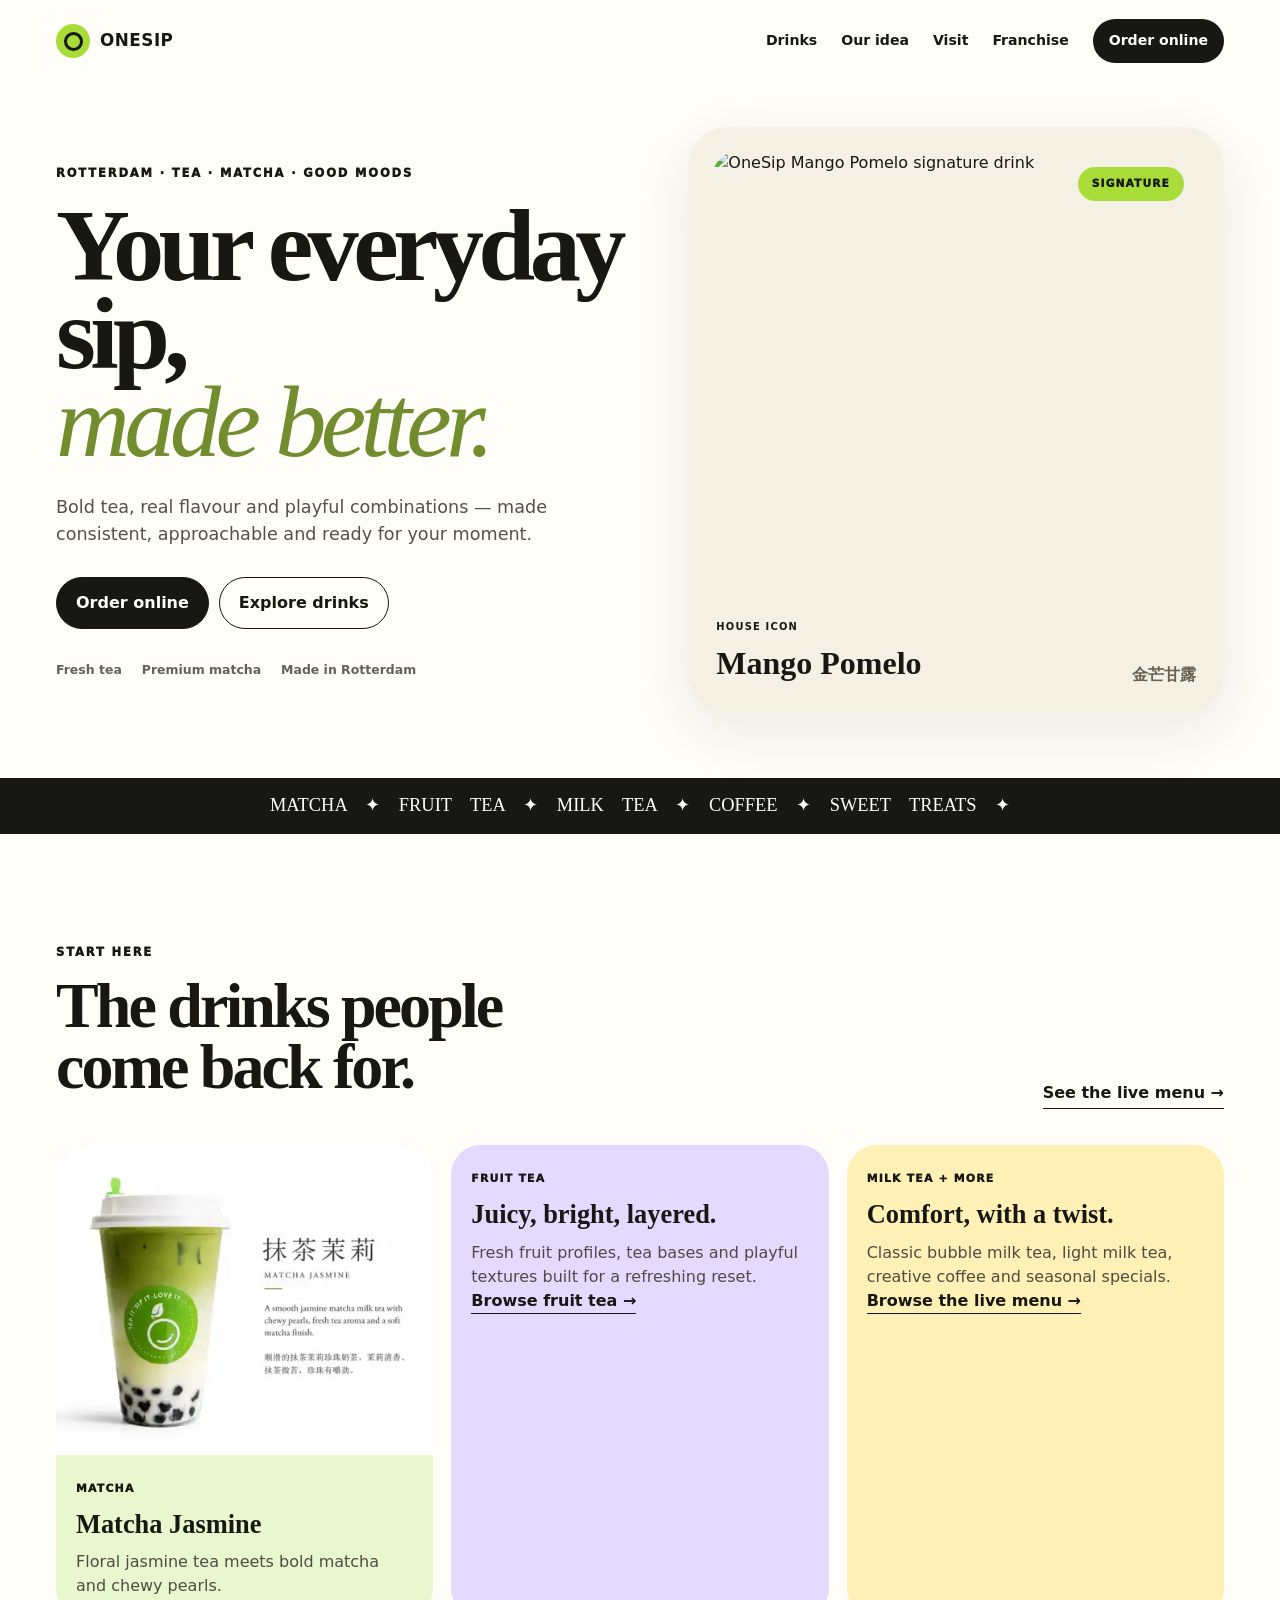
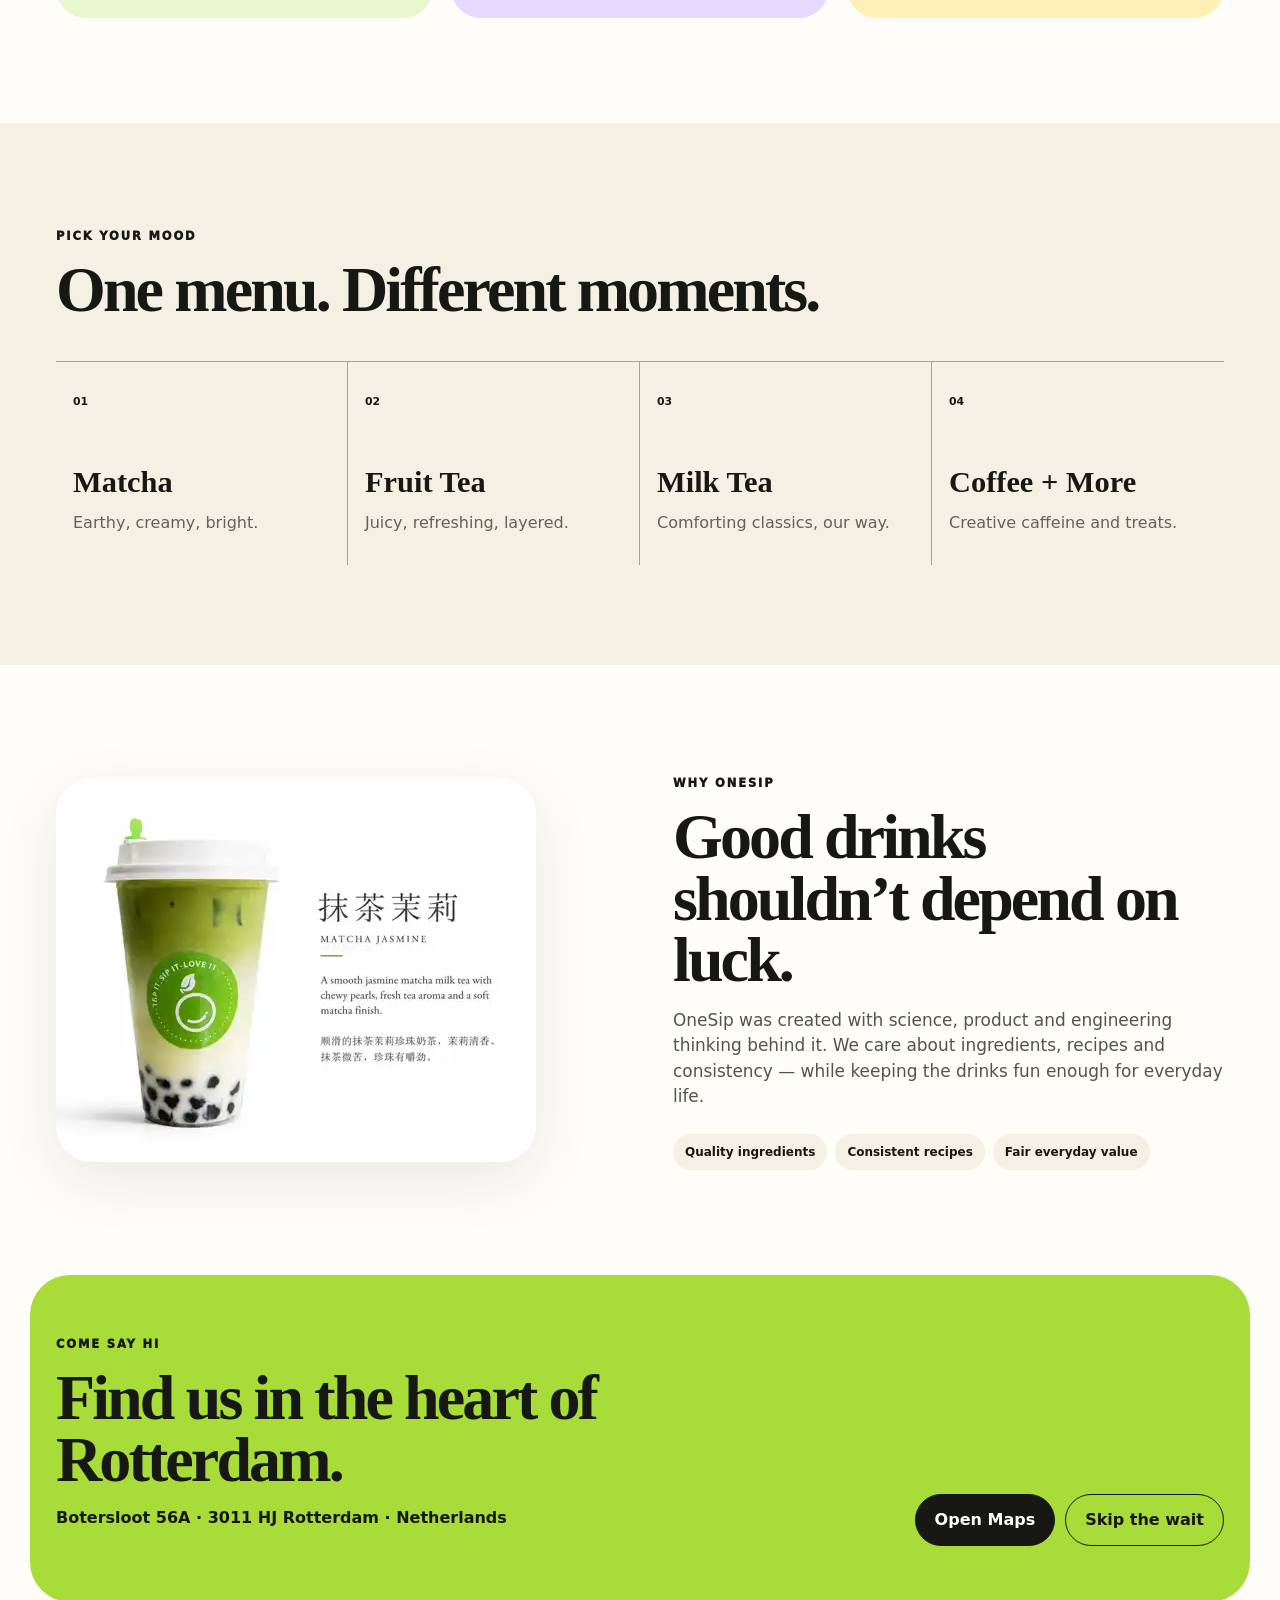
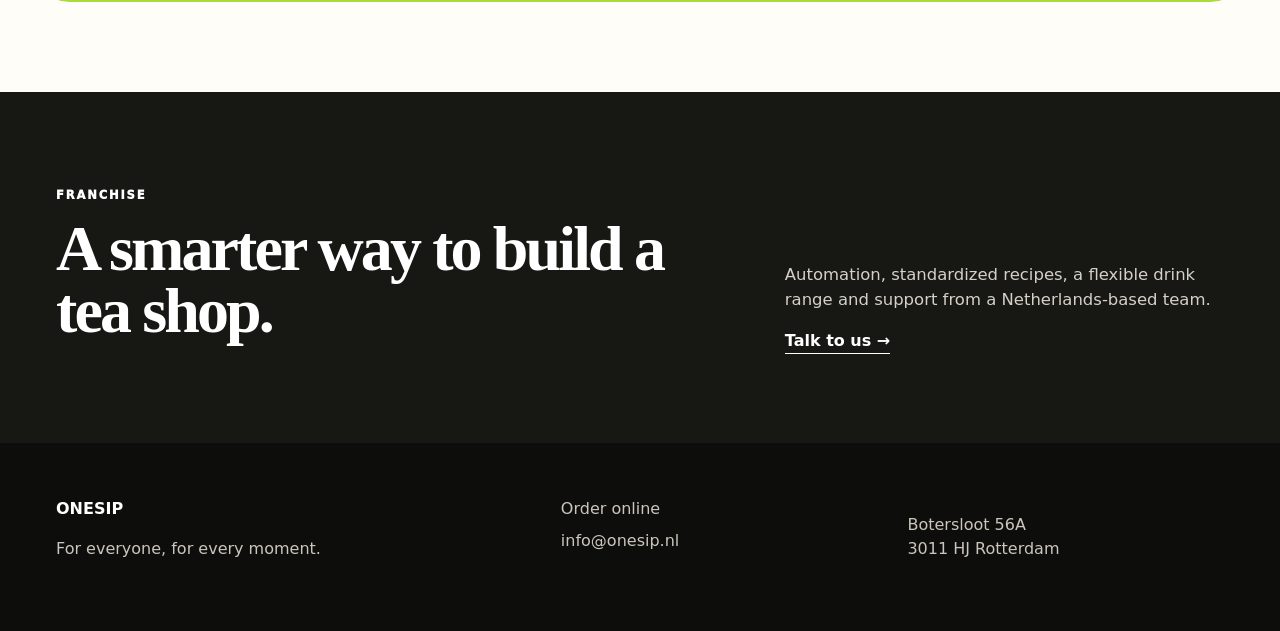
==== index.html @ 52deda65 "Keep first preview self-contained while product assets are staged" ====
<!doctype html>
<html lang="en">
<head>
<meta charset="utf-8">
<meta name="viewport" content="width=device-width,initial-scale=1">
<title>OneSip Rotterdam | Matcha, Fruit Tea & Bubble Tea</title>
<meta name="description" content="OneSip Rotterdam serves matcha, fruit tea, bubble milk tea and creative coffee. Discover signature drinks and order online.">
<link rel="stylesheet" href="styles.css">
</head>
<body>
<header class="header shell">
  <a class="brand" href="#top"><span class="mark"></span><b>ONESIP</b></a>
  <nav>
    <a href="#drinks">Drinks</a><a href="#story">Our idea</a><a href="#visit">Visit</a><a href="#franchise">Franchise</a>
    <a class="order-pill" href="https://onesip-m.eu.restosuite.ai/">Order online</a>
  </nav>
</header>

<main id="top">
<section class="hero shell">
  <div class="hero-copy">
    <span class="eyebrow">ROTTERDAM · TEA · MATCHA · GOOD MOODS</span>
    <h1>Your everyday sip,<br><em>made better.</em></h1>
    <p>Bold tea, real flavour and playful combinations — made consistent, approachable and ready for your moment.</p>
    <div class="actions"><a class="btn dark" href="https://onesip-m.eu.restosuite.ai/">Order online</a><a class="btn" href="#drinks">Explore drinks</a></div>
    <div class="proof"><span>Fresh tea</span><span>Premium matcha</span><span>Made in Rotterdam</span></div>
  </div>
  <article class="signature">
    <div class="badge">SIGNATURE</div>
    <img src="https://static.wixstatic.com/media/615d6f_257a834ad1b84f2ea9c2397d49da8823~mv2.jpg/v1/crop/x_282%2Cy_0%2Cw_1437%2Ch_1312/fill/w_900%2Ch_820%2Cal_c%2Cq_88/%E9%85%B8%E5%A5%B6%E6%9D%A8%E6%9E%9D%E7%94%98%E9%9C%B2%E6%A8%AA%E7%89%88-Photoroom.jpg" alt="OneSip Mango Pomelo signature drink">
    <div class="signature-title"><div><small>HOUSE ICON</small><h2>Mango Pomelo</h2></div><strong>金芒甘露</strong></div>
  </article>
</section>

<div class="marquee">MATCHA ✦ FRUIT TEA ✦ MILK TEA ✦ COFFEE ✦ SWEET TREATS ✦</div>

<section id="drinks" class="shell section">
  <div class="section-head"><div><span class="eyebrow">START HERE</span><h2>The drinks people<br>come back for.</h2></div><a class="underlink" href="https://onesip-m.eu.restosuite.ai/">See the live menu →</a></div>
  <div class="drink-grid single-feature">
    <article class="drink green"><img src="assets/matcha-jasmine.webp" alt="Matcha Jasmine"><div><small>MATCHA</small><h3>Matcha Jasmine</h3><p>Floral jasmine tea meets bold matcha and chewy pearls.</p></div></article>
    <article class="drink text-card purple"><div><small>FRUIT TEA</small><h3>Juicy, bright, layered.</h3><p>Fresh fruit profiles, tea bases and playful textures built for a refreshing reset.</p><a class="underlink" href="https://onesip-m.eu.restosuite.ai/">Browse fruit tea →</a></div></article>
    <article class="drink text-card yellow"><div><small>MILK TEA + MORE</small><h3>Comfort, with a twist.</h3><p>Classic bubble milk tea, light milk tea, creative coffee and seasonal specials.</p><a class="underlink" href="https://onesip-m.eu.restosuite.ai/">Browse the live menu →</a></div></article>
  </div>
</section>

<section class="category">
  <div class="shell">
    <span class="eyebrow">PICK YOUR MOOD</span><h2>One menu. Different moments.</h2>
    <div class="category-grid">
      <a href="https://onesip-m.eu.restosuite.ai/"><b>01</b><h3>Matcha</h3><p>Earthy, creamy, bright.</p></a>
      <a href="https://onesip-m.eu.restosuite.ai/"><b>02</b><h3>Fruit Tea</h3><p>Juicy, refreshing, layered.</p></a>
      <a href="https://onesip-m.eu.restosuite.ai/"><b>03</b><h3>Milk Tea</h3><p>Comforting classics, our way.</p></a>
      <a href="https://onesip-m.eu.restosuite.ai/"><b>04</b><h3>Coffee + More</h3><p>Creative caffeine and treats.</p></a>
    </div>
  </div>
</section>

<section id="story" class="shell section story">
  <img src="assets/matcha-jasmine.webp" alt="OneSip Matcha Jasmine">
  <div><span class="eyebrow">WHY ONESIP</span><h2>Good drinks shouldn’t depend on luck.</h2>
  <p>OneSip was created with science, product and engineering thinking behind it. We care about ingredients, recipes and consistency — while keeping the drinks fun enough for everyday life.</p>
  <div class="pills"><span>Quality ingredients</span><span>Consistent recipes</span><span>Fair everyday value</span></div></div>
</section>

<section id="visit" class="shell visit">
  <div><span class="eyebrow">COME SAY HI</span><h2>Find us in the heart of Rotterdam.</h2><p>Botersloot 56A · 3011 HJ Rotterdam · Netherlands</p></div>
  <div class="actions"><a class="btn dark" href="https://www.google.com/maps/search/?api=1&query=Botersloot+56A+Rotterdam">Open Maps</a><a class="btn" href="https://onesip-m.eu.restosuite.ai/">Skip the wait</a></div>
</section>

<section id="franchise" class="franchise">
  <div class="shell franchise-inner"><div><span class="eyebrow">FRANCHISE</span><h2>A smarter way to build a tea shop.</h2></div>
  <div><p>Automation, standardized recipes, a flexible drink range and support from a Netherlands-based team.</p><a class="underlink" href="mailto:info@onesip.nl?subject=OneSip%20Franchise%20Inquiry">Talk to us →</a></div></div>
</section>
</main>

<footer><div class="shell footer-inner"><div><b>ONESIP</b><p>For everyone, for every moment.</p></div><div><a href="https://onesip-m.eu.restosuite.ai/">Order online</a><a href="mailto:info@onesip.nl">info@onesip.nl</a></div><p>Botersloot 56A<br>3011 HJ Rotterdam</p></div></footer>
</body></html>
---- styles.css ----
:root{--ink:#171714;--paper:#fffdf8;--cream:#f5f0e4;--green:#a7dc39;--purple:#e4d9ff;--yellow:#ffe486;--line:#d8d1c2;--muted:#666157;--shadow:0 18px 60px rgba(30,30,20,.09)}
*{box-sizing:border-box}html{scroll-behavior:smooth}body{margin:0;background:var(--paper);color:var(--ink);font-family:Inter,ui-sans-serif,system-ui,-apple-system,"Segoe UI",sans-serif;line-height:1.5}a{color:inherit;text-decoration:none}img{display:block;max-width:100%}.shell{max-width:1220px;margin:auto;padding-left:26px;padding-right:26px}
.header{height:82px;display:flex;align-items:center;justify-content:space-between;gap:24px}.brand{display:flex;align-items:center;gap:10px;font-size:1.05rem;letter-spacing:.03em}.mark{width:34px;height:34px;border-radius:50%;background:var(--green);position:relative}.mark:after{content:"";position:absolute;width:13px;height:13px;border:3px solid var(--ink);border-radius:50%;left:8px;top:8px}.header nav{display:flex;align-items:center;gap:24px;font-size:.88rem;font-weight:800}.order-pill{background:var(--ink);color:#fff;padding:11px 16px;border-radius:999px}
.eyebrow{font-size:.72rem;font-weight:950;letter-spacing:.16em}.hero{min-height:690px;display:grid;grid-template-columns:1.04fr .96fr;gap:52px;align-items:center;padding-top:45px;padding-bottom:65px}.hero h1{font-family:Georgia,serif;font-size:clamp(4.2rem,8vw,7.3rem);line-height:.86;letter-spacing:-.055em;margin:18px 0 28px}.hero h1 em{font-weight:400;color:#718d2d}.hero-copy>p{max-width:620px;font-size:1.1rem;color:#565148}.actions{display:flex;gap:10px;flex-wrap:wrap;margin-top:30px}.btn{display:inline-flex;padding:13px 19px;border:1px solid var(--ink);border-radius:999px;font-weight:900}.dark{background:var(--ink);color:#fff}.proof{display:flex;gap:20px;flex-wrap:wrap;margin-top:32px;font-size:.78rem;font-weight:800;color:var(--muted)}
.signature{background:var(--cream);padding:24px;border-radius:40px;box-shadow:var(--shadow);position:relative}.signature img{width:100%;height:445px;object-fit:cover;border-radius:27px}.badge{position:absolute;right:40px;top:40px;background:var(--green);border-radius:999px;padding:9px 14px;font-size:.67rem;font-weight:950;letter-spacing:.1em}.signature-title{display:flex;justify-content:space-between;align-items:end;gap:16px;padding:17px 4px 2px}.signature-title small{font-size:.62rem;font-weight:900;letter-spacing:.12em}.signature-title h2{font-family:Georgia,serif;font-size:2rem;margin:2px 0 0}.signature-title strong{color:var(--muted)}
.marquee{background:var(--ink);color:#fff;text-align:center;padding:14px 20px;font-family:Georgia,serif;font-size:1.15rem;word-spacing:14px}.section{padding-top:105px;padding-bottom:105px}.section-head{display:flex;justify-content:space-between;align-items:end;gap:24px;margin-bottom:36px}.section h2,.category h2,.story h2,.visit h2,.franchise h2{font-family:Georgia,serif;font-size:clamp(2.8rem,5vw,4.9rem);line-height:.96;letter-spacing:-.045em;margin:12px 0}.underlink{font-weight:900;border-bottom:1px solid var(--ink);padding-bottom:3px}
.drink-grid{display:grid;grid-template-columns:repeat(3,1fr);gap:18px}.drink{overflow:hidden;border-radius:30px}.drink img{width:100%;aspect-ratio:1.22/1;object-fit:cover}.drink>div{padding:20px}.drink small{font-size:.68rem;font-weight:950;letter-spacing:.11em}.drink h3{font-family:Georgia,serif;font-size:1.65rem;margin:6px 0}.drink p{margin:0;color:#504b43}.green{background:#e8f7ce}.purple{background:var(--purple)}.yellow{background:#fff0b6}
.category{background:var(--cream);padding:100px 0}.category-grid{display:grid;grid-template-columns:repeat(4,1fr);border-top:1px solid #aaa391;margin-top:40px}.category-grid>a{padding:26px 17px 30px;border-right:1px solid #aaa391}.category-grid>a:last-child{border-right:0}.category-grid b{font-size:.68rem}.category-grid h3{font-family:Georgia,serif;font-size:1.9rem;margin:48px 0 6px}.category-grid p{margin:0;color:var(--muted)}
.story{display:grid;grid-template-columns:1fr 1fr;gap:66px;align-items:center}.story>img{border-radius:36px;box-shadow:var(--shadow)}.story p{font-size:1.06rem;color:#575249}.pills{display:flex;gap:8px;flex-wrap:wrap;margin-top:25px}.pills span{background:var(--cream);padding:9px 12px;border-radius:999px;font-size:.75rem;font-weight:850}.product-row{display:grid;grid-template-columns:1fr 1fr;gap:18px;padding-bottom:105px}.product-row img{border-radius:30px}
.visit{background:var(--green);border-radius:40px;padding-top:56px;padding-bottom:56px;margin-bottom:90px;display:flex;align-items:end;justify-content:space-between;gap:30px}.visit h2{max-width:760px}.visit p{font-weight:800}.franchise{background:var(--ink);color:#fff;padding:90px 0}.franchise-inner{display:grid;grid-template-columns:1.2fr .8fr;gap:70px;align-items:end}.franchise p{color:#d5d1c8;font-size:1.03rem}.franchise .underlink{border-color:#fff}
footer{background:#0d0d0b;color:#fff}.footer-inner{padding-top:54px;padding-bottom:54px;display:grid;grid-template-columns:1.2fr .8fr .8fr;gap:30px}.footer-inner>div:nth-child(2){display:flex;flex-direction:column;gap:8px}.footer-inner p,.footer-inner a{color:#cbc6bd}
@media(max-width:900px){.header nav a:not(.order-pill){display:none}.hero{grid-template-columns:1fr;min-height:auto}.hero h1{font-size:clamp(3.8rem,15vw,6rem)}.drink-grid{grid-template-columns:1fr 1fr}.category-grid{grid-template-columns:1fr 1fr}.category-grid>a:nth-child(2){border-right:0}.story{grid-template-columns:1fr}.visit{margin-left:20px;margin-right:20px;align-items:flex-start;flex-direction:column}.franchise-inner{grid-template-columns:1fr}.footer-inner{grid-template-columns:1fr 1fr}}
@media(max-width:590px){.shell{padding-left:20px;padding-right:20px}.header{height:72px}.section{padding-top:72px;padding-bottom:72px}.hero{padding-top:45px;gap:26px}.signature{padding:14px;border-radius:28px}.signature img{height:330px;border-radius:20px}.signature-title{align-items:flex-start;flex-direction:column}.section-head{align-items:flex-start;flex-direction:column}.drink-grid{grid-template-columns:1fr}.category{padding:72px 0}.category-grid{grid-template-columns:1fr}.category-grid>a{border-right:0;border-bottom:1px solid #aaa391}.category-grid>a:last-child{border-bottom:0}.category-grid h3{margin-top:22px}.product-row{grid-template-columns:1fr;padding-bottom:72px}.visit{border-radius:28px;margin-bottom:60px}.footer-inner{grid-template-columns:1fr}}
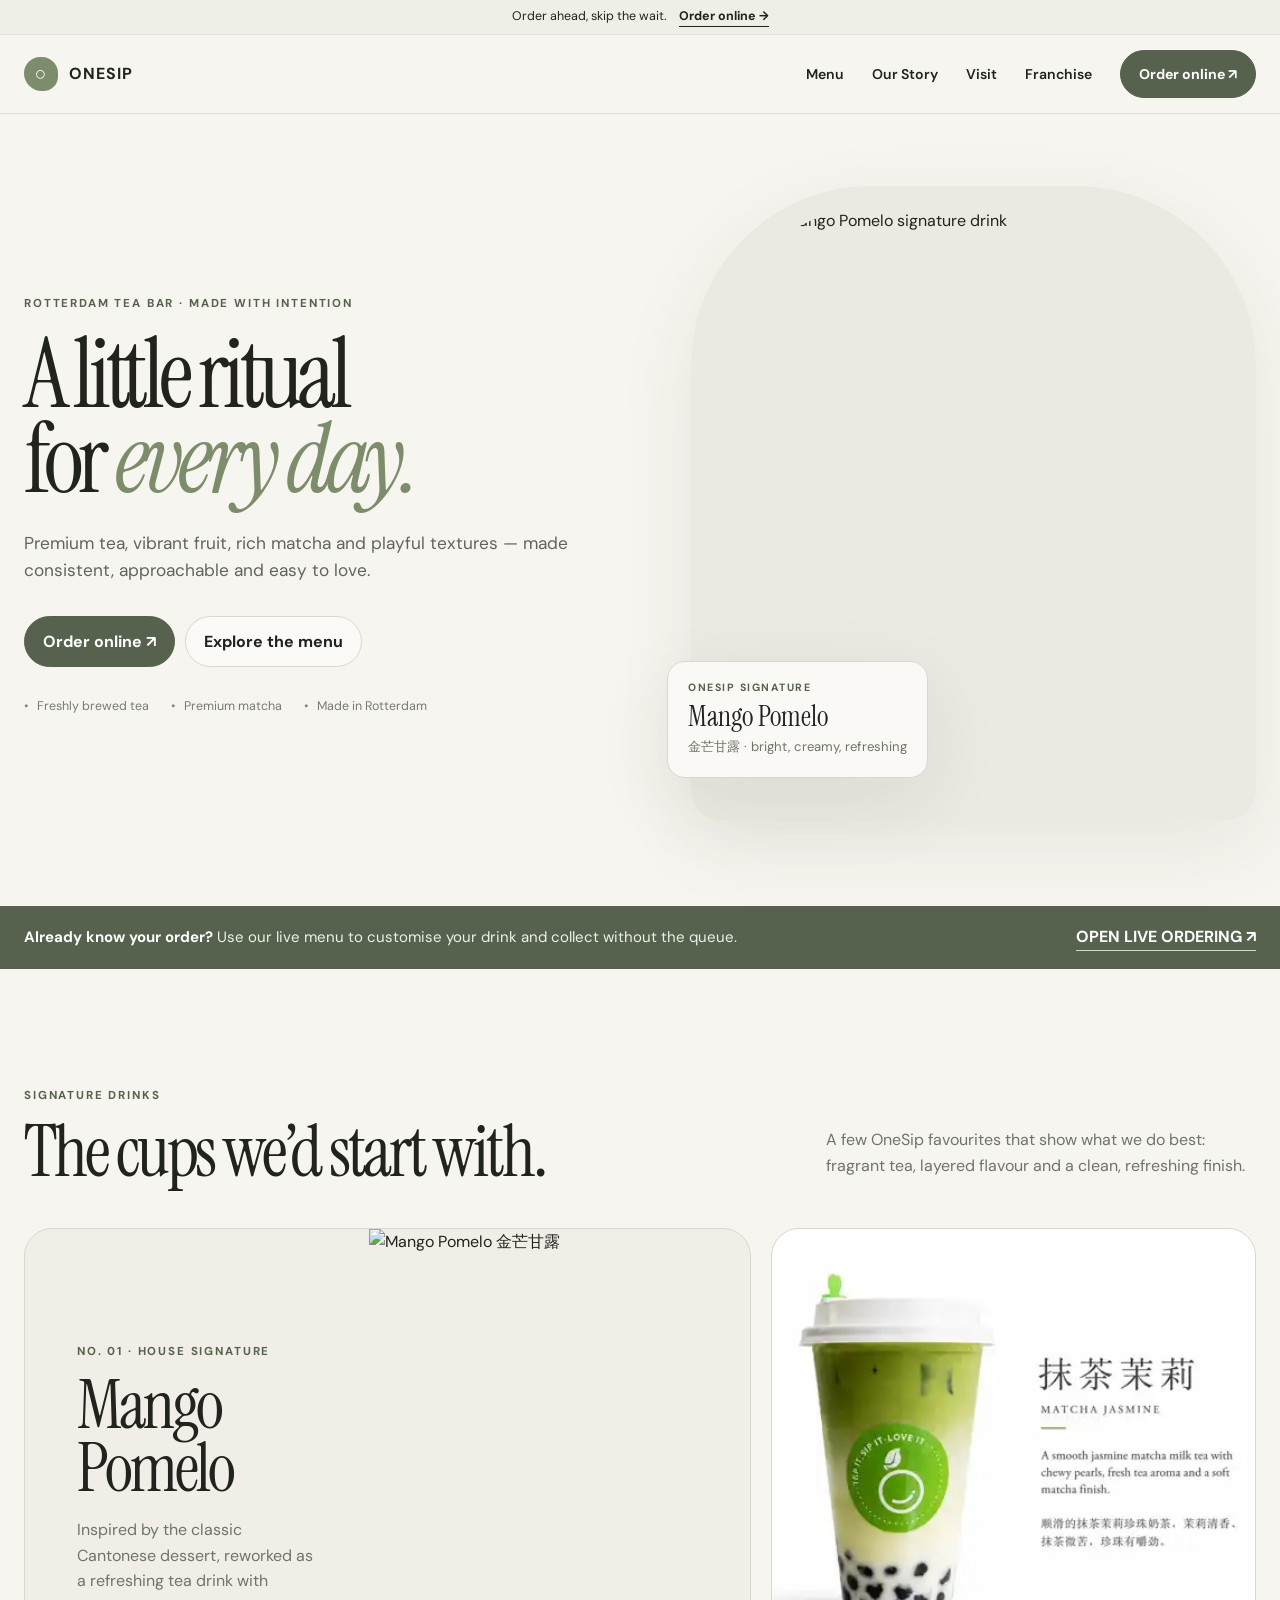
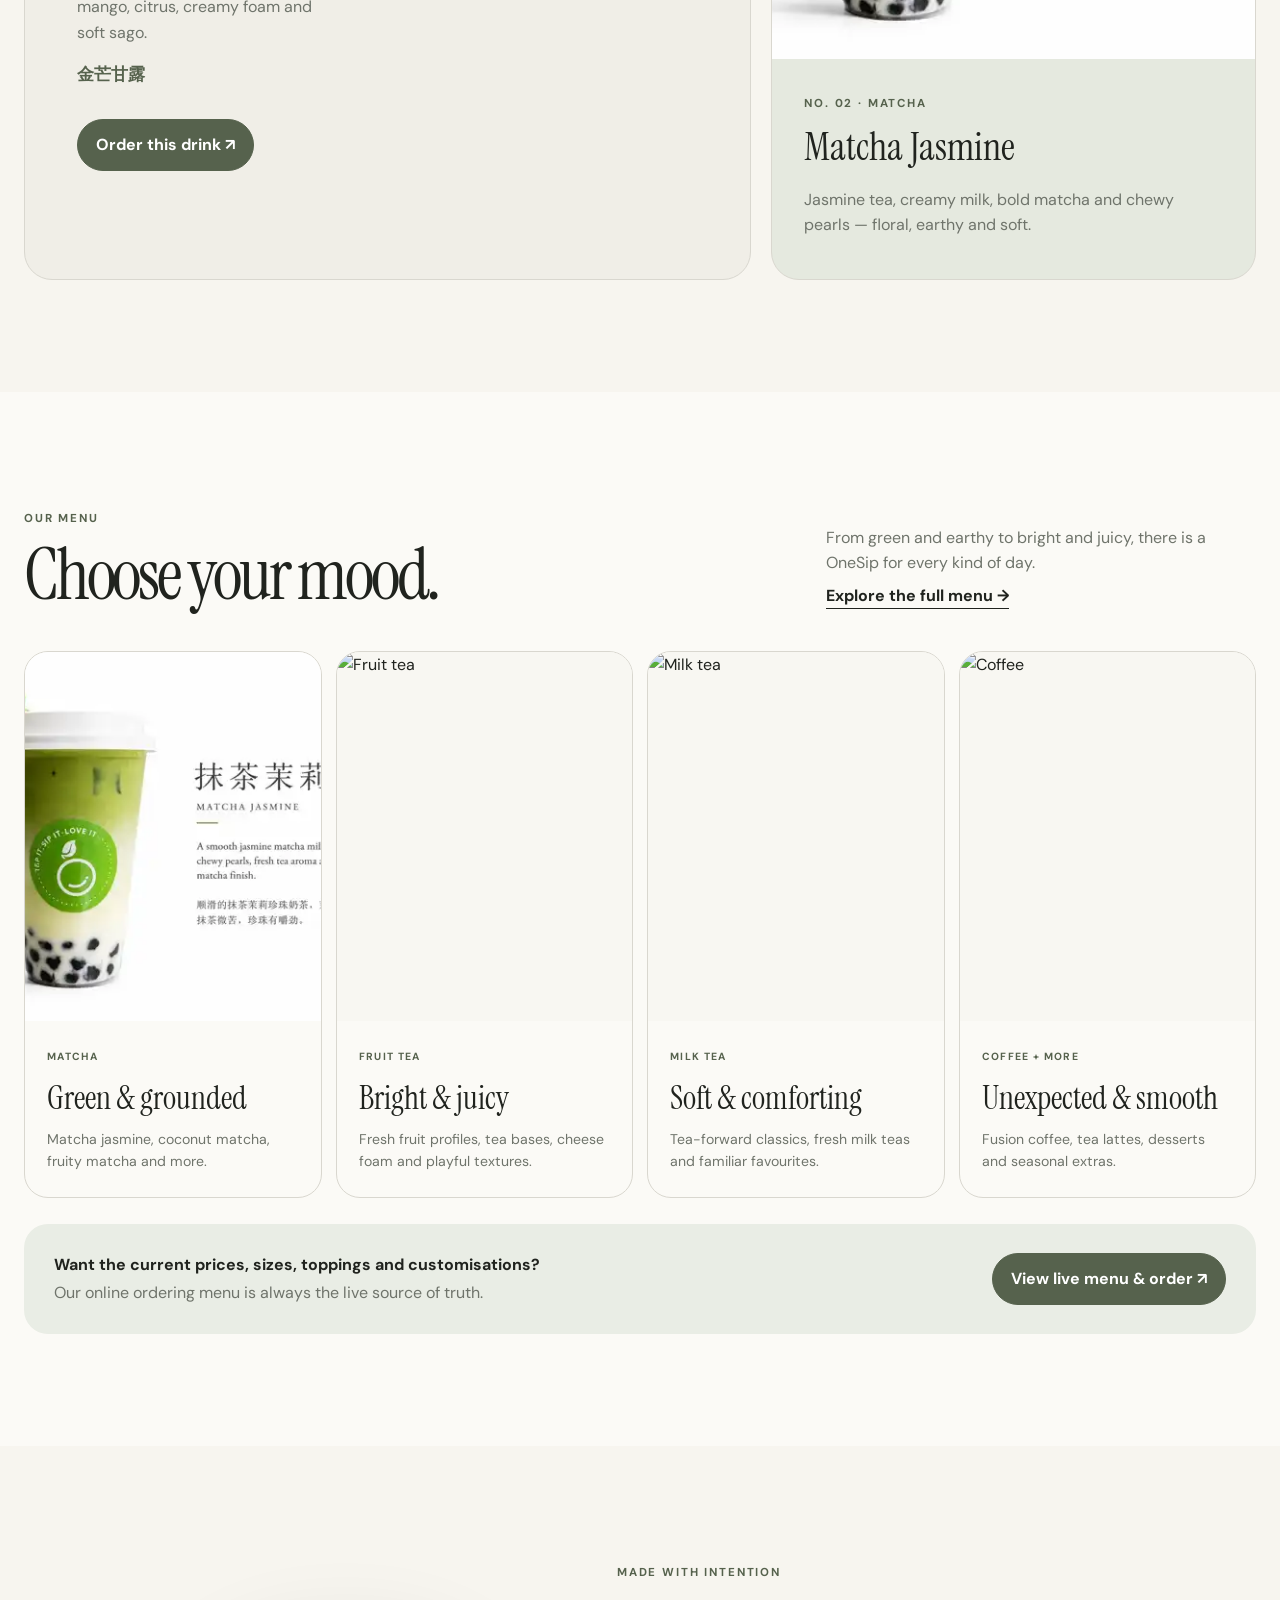
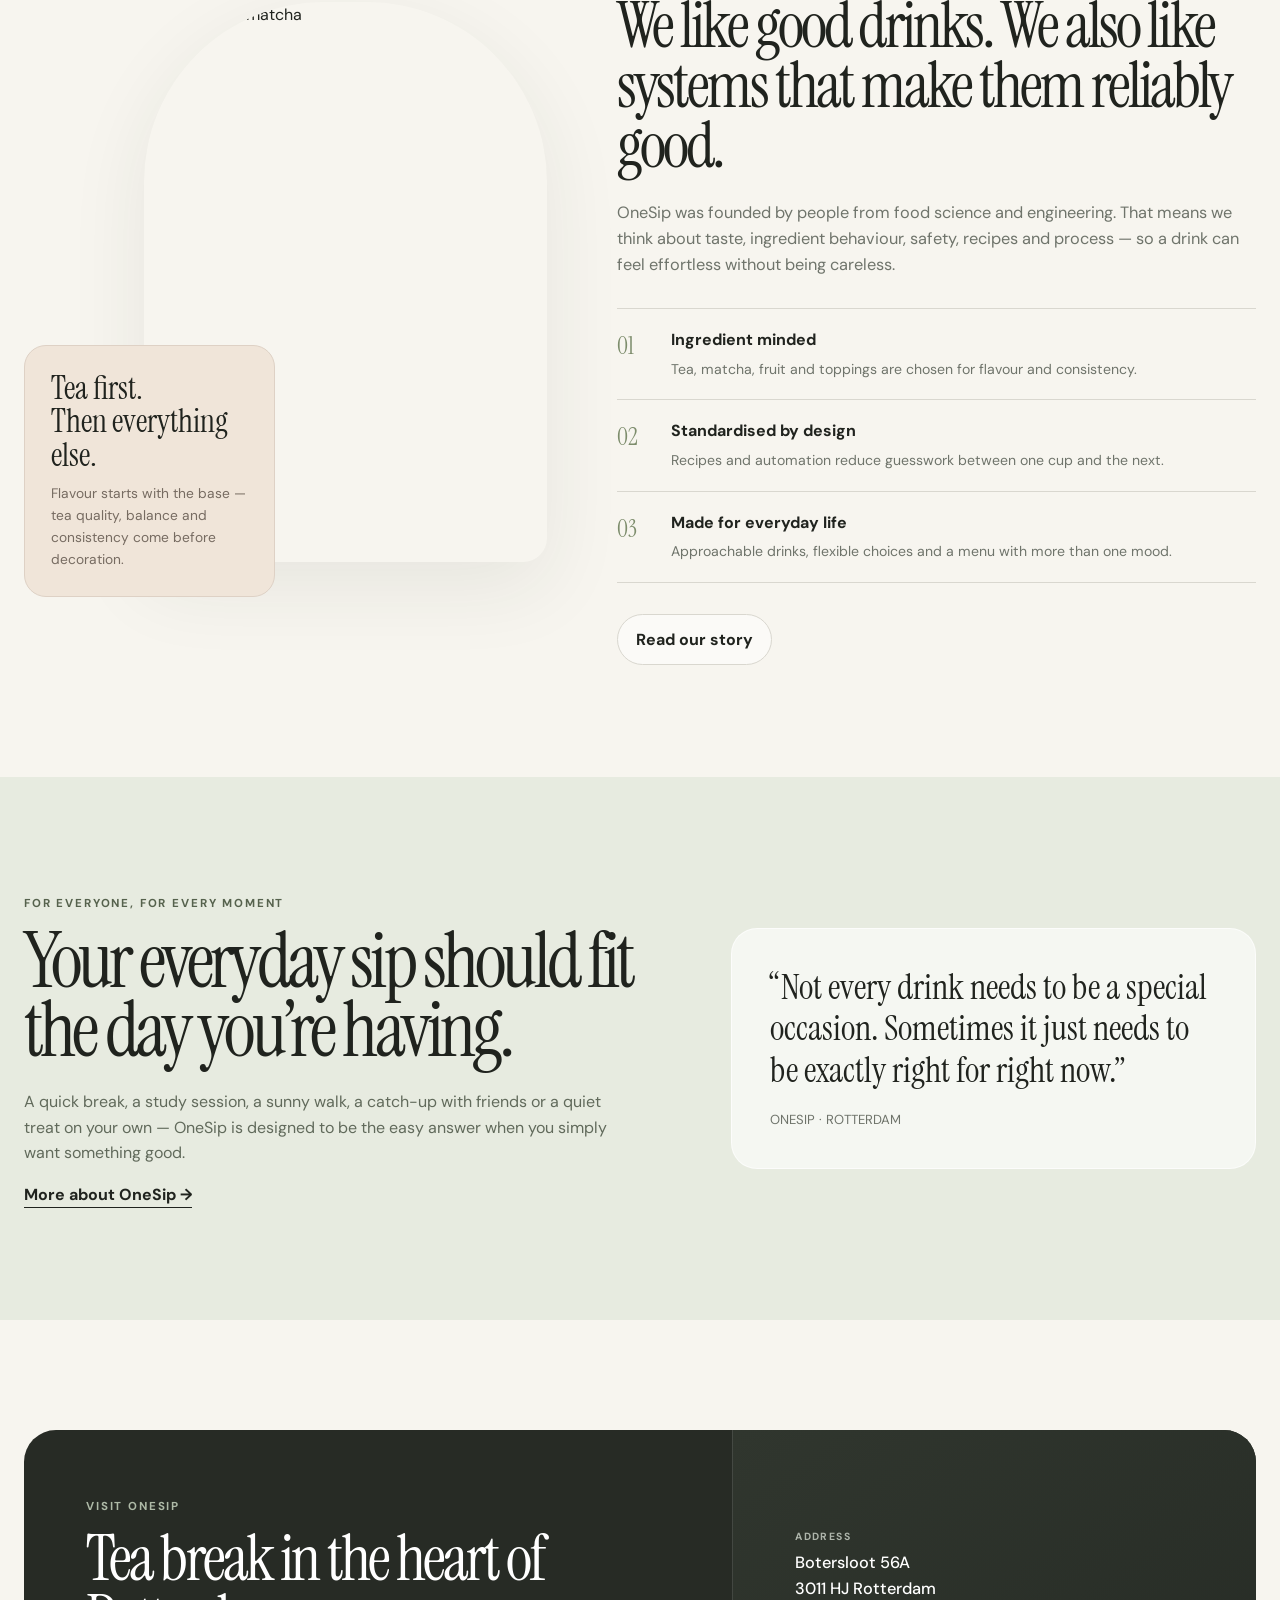
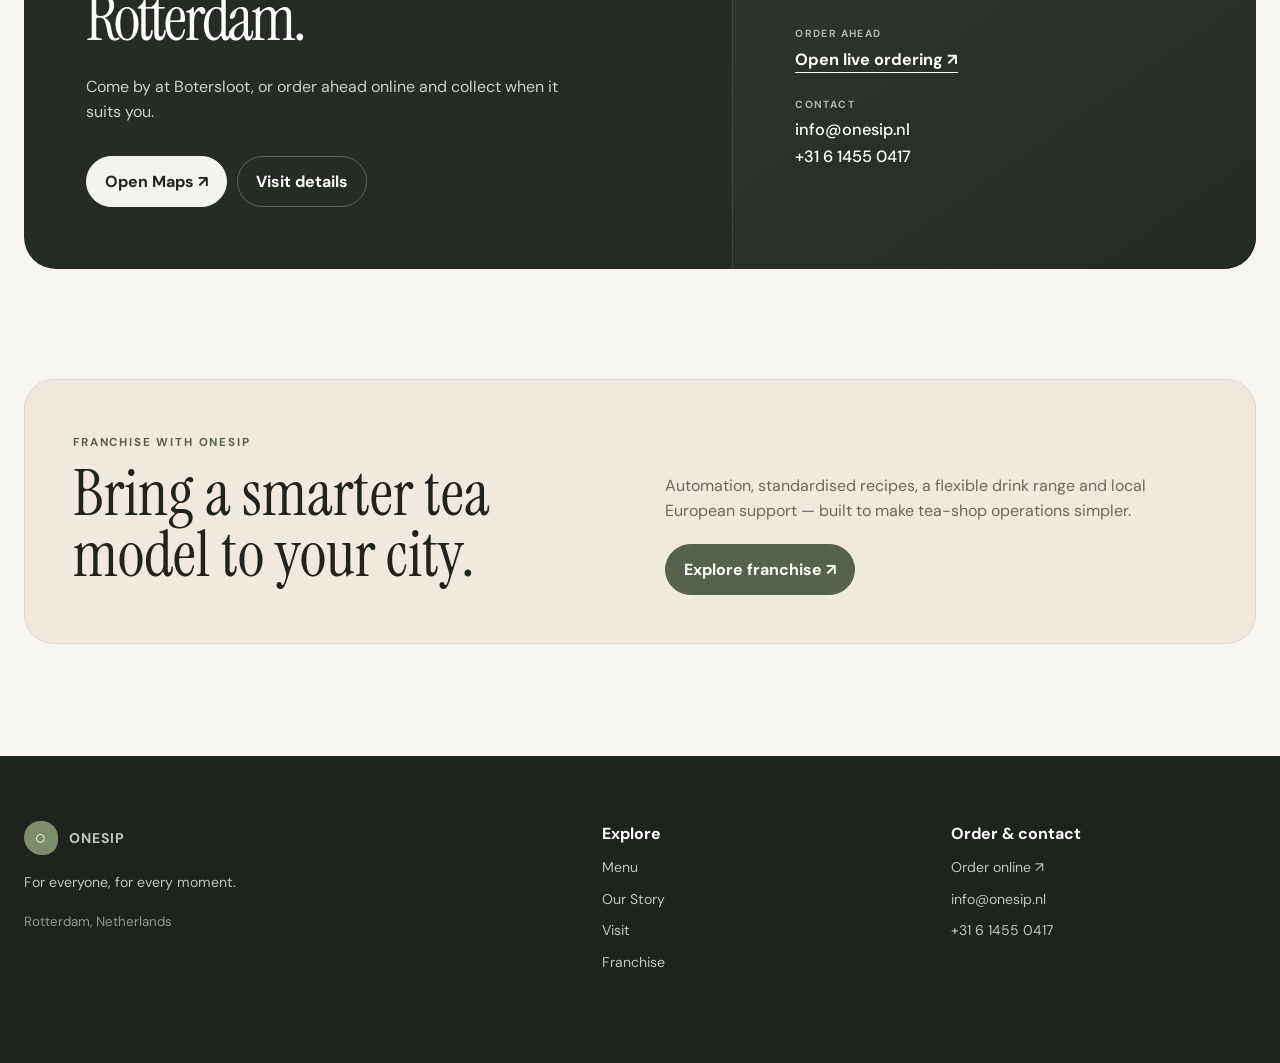
==== commit 74b1dae8: "Rebuild homepage with organic brand story and prominent ordering" ====
--- a/index.html
+++ b/index.html
@@ -1,77 +1,51 @@
-<!doctype html>
-<html lang="en">
-<head>
-<meta charset="utf-8">
-<meta name="viewport" content="width=device-width,initial-scale=1">
+<!doctype html><html lang="en"><head>
+<meta charset="utf-8"><meta name="viewport" content="width=device-width,initial-scale=1">
 <title>OneSip Rotterdam | Matcha, Fruit Tea & Bubble Tea</title>
-<meta name="description" content="OneSip Rotterdam serves matcha, fruit tea, bubble milk tea and creative coffee. Discover signature drinks and order online.">
-<link rel="stylesheet" href="styles.css">
-</head>
-<body>
-<header class="header shell">
-  <a class="brand" href="#top"><span class="mark"></span><b>ONESIP</b></a>
-  <nav>
-    <a href="#drinks">Drinks</a><a href="#story">Our idea</a><a href="#visit">Visit</a><a href="#franchise">Franchise</a>
-    <a class="order-pill" href="https://onesip-m.eu.restosuite.ai/">Order online</a>
-  </nav>
-</header>
+<meta name="description" content="OneSip Rotterdam — premium matcha, fresh fruit tea, bubble milk tea and creative coffee, made for every moment. Order online and skip the wait.">
+<link rel="stylesheet" href="styles.css"></head><body>
+<div class="topbar"><div class="shell"><span>Order ahead, skip the wait.</span><a href="https://onesip-m.eu.restosuite.ai/">Order online →</a></div></div>
+<div class="header-wrap"><header class="header shell">
+<a class="brand" href="index.html"><span class="brand-mark">○</span><span>ONESIP</span></a>
+<nav class="nav"><a href="menu.html">Menu</a><a href="about.html">Our Story</a><a href="visit.html">Visit</a><a href="franchise.html">Franchise</a><a class="order-btn" href="https://onesip-m.eu.restosuite.ai/">Order online ↗</a></nav>
+</header></div>
+<main>
+<section class="hero shell">
+<div class="hero-copy"><span class="eyebrow">Rotterdam tea bar · made with intention</span><h1>A little ritual<br>for <em>every day.</em></h1>
+<p>Premium tea, vibrant fruit, rich matcha and playful textures — made consistent, approachable and easy to love.</p>
+<div class="hero-actions"><a class="btn-primary" href="https://onesip-m.eu.restosuite.ai/">Order online ↗</a><a class="btn-secondary" href="menu.html">Explore the menu</a></div>
+<div class="hero-notes"><span>Freshly brewed tea</span><span>Premium matcha</span><span>Made in Rotterdam</span></div></div>
+<div class="hero-visual"><div class="hero-frame"><img src="https://static.wixstatic.com/media/615d6f_257a834ad1b84f2ea9c2397d49da8823~mv2.jpg/v1/crop/x_282%2Cy_0%2Cw_1437%2Ch_1312/fill/w_900%2Ch_820%2Cal_c%2Cq_88/%E9%85%B8%E5%A5%B6%E6%9D%A8%E6%9E%9D%E7%94%98%E9%9C%B2%E6%A8%AA%E7%89%88-Photoroom.jpg" alt="OneSip Mango Pomelo signature drink"></div>
+<div class="hero-label"><small>ONESIP SIGNATURE</small><strong>Mango Pomelo</strong><span>金芒甘露 · bright, creamy, refreshing</span></div></div>
+</section>
+<section class="order-strip"><div class="shell"><p><strong>Already know your order?</strong> Use our live menu to customise your drink and collect without the queue.</p><a href="https://onesip-m.eu.restosuite.ai/">OPEN LIVE ORDERING ↗</a></div></section>
 
-<main id="top">
-<section class="hero shell">
-  <div class="hero-copy">
-    <span class="eyebrow">ROTTERDAM · TEA · MATCHA · GOOD MOODS</span>
-    <h1>Your everyday sip,<br><em>made better.</em></h1>
-    <p>Bold tea, real flavour and playful combinations — made consistent, approachable and ready for your moment.</p>
-    <div class="actions"><a class="btn dark" href="https://onesip-m.eu.restosuite.ai/">Order online</a><a class="btn" href="#drinks">Explore drinks</a></div>
-    <div class="proof"><span>Fresh tea</span><span>Premium matcha</span><span>Made in Rotterdam</span></div>
-  </div>
-  <article class="signature">
-    <div class="badge">SIGNATURE</div>
-    <img src="https://static.wixstatic.com/media/615d6f_257a834ad1b84f2ea9c2397d49da8823~mv2.jpg/v1/crop/x_282%2Cy_0%2Cw_1437%2Ch_1312/fill/w_900%2Ch_820%2Cal_c%2Cq_88/%E9%85%B8%E5%A5%B6%E6%9D%A8%E6%9E%9D%E7%94%98%E9%9C%B2%E6%A8%AA%E7%89%88-Photoroom.jpg" alt="OneSip Mango Pomelo signature drink">
-    <div class="signature-title"><div><small>HOUSE ICON</small><h2>Mango Pomelo</h2></div><strong>金芒甘露</strong></div>
-  </article>
-</section>
+<section class="section shell"><div class="section-head"><div><span class="eyebrow">Signature drinks</span><h2>The cups we’d start with.</h2></div><p>A few OneSip favourites that show what we do best: fragrant tea, layered flavour and a clean, refreshing finish.</p></div>
+<div class="signature-grid">
+<article class="signature-main"><div class="copy"><span class="eyebrow">No. 01 · house signature</span><h3>Mango<br>Pomelo</h3><p>Inspired by the classic Cantonese dessert, reworked as a refreshing tea drink with mango, citrus, creamy foam and soft sago.</p><div class="cn">金芒甘露</div><div class="hero-actions"><a class="btn-primary" href="https://onesip-m.eu.restosuite.ai/">Order this drink ↗</a></div></div><img src="https://static.wixstatic.com/media/615d6f_257a834ad1b84f2ea9c2397d49da8823~mv2.jpg/v1/crop/x_282%2Cy_0%2Cw_1437%2Ch_1312/fill/w_900%2Ch_820%2Cal_c%2Cq_88/%E9%85%B8%E5%A5%B6%E6%9D%A8%E6%9E%9D%E7%94%98%E9%9C%B2%E6%A8%AA%E7%89%88-Photoroom.jpg" alt="Mango Pomelo 金芒甘露"></article>
+<article class="signature-side"><img src="assets/matcha-jasmine.webp" alt="OneSip Matcha Jasmine"><div class="copy"><span class="eyebrow">No. 02 · matcha</span><h3>Matcha Jasmine</h3><p>Jasmine tea, creamy milk, bold matcha and chewy pearls — floral, earthy and soft.</p></div></article>
+</div></section>
 
-<div class="marquee">MATCHA ✦ FRUIT TEA ✦ MILK TEA ✦ COFFEE ✦ SWEET TREATS ✦</div>
+<section class="section soft"><div class="shell"><div class="section-head"><div><span class="eyebrow">Our menu</span><h2>Choose your mood.</h2></div><div><p>From green and earthy to bright and juicy, there is a OneSip for every kind of day.</p><a class="text-link" href="menu.html">Explore the full menu →</a></div></div>
+<div class="menu-grid">
+<a class="menu-card" href="menu.html#matcha"><img src="assets/matcha-jasmine.webp" alt="Matcha"><div class="copy"><small>MATCHA</small><h3>Green & grounded</h3><p>Matcha jasmine, coconut matcha, fruity matcha and more.</p></div></a>
+<a class="menu-card" href="menu.html#fruit"><img src="assets/grape-cheezo.webp" alt="Fruit tea"><div class="copy"><small>FRUIT TEA</small><h3>Bright & juicy</h3><p>Fresh fruit profiles, tea bases, cheese foam and playful textures.</p></div></a>
+<a class="menu-card" href="menu.html#milk-tea"><img src="https://static.wixstatic.com/media/615d6f_a86642f3361348c3ab1852d208c4b3e6~mv2.jpg/v1/crop/x_285%2Cy_0%2Cw_1430%2Ch_1306/fill/w_900%2Ch_820%2Cal_c%2Cq_82/%E7%83%A4%E6%A4%B0%E6%A4%B0%E6%A8%AA%E6%9D%BFrgb-Photoroom%20%281%29.jpg" alt="Milk tea"><div class="copy"><small>MILK TEA</small><h3>Soft & comforting</h3><p>Tea-forward classics, fresh milk teas and familiar favourites.</p></div></a>
+<a class="menu-card" href="menu.html#coffee"><img src="https://static.wixstatic.com/media/615d6f_c286dbedd0e94e84823302ce1cb3cb7a~mv2.jpg/v1/crop/x_127%2Cy_209%2Cw_1382%2Ch_1262/fill/w_900%2Ch_820%2Cal_c%2Cq_82/coconut%20coffee%20koisk-Photoroom.jpg" alt="Coffee"><div class="copy"><small>COFFEE + MORE</small><h3>Unexpected & smooth</h3><p>Fusion coffee, tea lattes, desserts and seasonal extras.</p></div></a>
+</div>
+<div class="menu-cta"><div><strong>Want the current prices, sizes, toppings and customisations?</strong><p>Our online ordering menu is always the live source of truth.</p></div><a class="btn-primary" href="https://onesip-m.eu.restosuite.ai/">View live menu & order ↗</a></div>
+</div></section>
 
-<section id="drinks" class="shell section">
-  <div class="section-head"><div><span class="eyebrow">START HERE</span><h2>The drinks people<br>come back for.</h2></div><a class="underlink" href="https://onesip-m.eu.restosuite.ai/">See the live menu →</a></div>
-  <div class="drink-grid single-feature">
-    <article class="drink green"><img src="assets/matcha-jasmine.webp" alt="Matcha Jasmine"><div><small>MATCHA</small><h3>Matcha Jasmine</h3><p>Floral jasmine tea meets bold matcha and chewy pearls.</p></div></article>
-    <article class="drink text-card purple"><div><small>FRUIT TEA</small><h3>Juicy, bright, layered.</h3><p>Fresh fruit profiles, tea bases and playful textures built for a refreshing reset.</p><a class="underlink" href="https://onesip-m.eu.restosuite.ai/">Browse fruit tea →</a></div></article>
-    <article class="drink text-card yellow"><div><small>MILK TEA + MORE</small><h3>Comfort, with a twist.</h3><p>Classic bubble milk tea, light milk tea, creative coffee and seasonal specials.</p><a class="underlink" href="https://onesip-m.eu.restosuite.ai/">Browse the live menu →</a></div></article>
-  </div>
-</section>
+<section class="section shell"><div class="intention"><div class="intention-visual"><img src="https://static.wixstatic.com/media/615d6f_d517cb7584f14b02856d6c250e6af3a1~mv2.jpg/v1/crop/x_370%2Cy_265%2Cw_1673%2Ch_1527/fill/w_900%2Ch_820%2Cal_c%2Cq_82/%E6%8A%B9%E8%8C%B6%E8%8D%89%E8%8E%93-Photoroom.jpg" alt="Strawberry matcha"><div class="intention-note"><strong>Tea first.<br>Then everything else.</strong><p>Flavour starts with the base — tea quality, balance and consistency come before decoration.</p></div></div>
+<div class="story-copy"><span class="eyebrow">Made with intention</span><h2>We like good drinks. We also like systems that make them reliably good.</h2><p>OneSip was founded by people from food science and engineering. That means we think about taste, ingredient behaviour, safety, recipes and process — so a drink can feel effortless without being careless.</p>
+<div class="value-list"><div class="value"><b>01</b><div><strong>Ingredient minded</strong><span>Tea, matcha, fruit and toppings are chosen for flavour and consistency.</span></div></div><div class="value"><b>02</b><div><strong>Standardised by design</strong><span>Recipes and automation reduce guesswork between one cup and the next.</span></div></div><div class="value"><b>03</b><div><strong>Made for everyday life</strong><span>Approachable drinks, flexible choices and a menu with more than one mood.</span></div></div></div>
+<div class="hero-actions"><a class="btn-secondary" href="about.html">Read our story</a></div></div></div></section>
 
-<section class="category">
-  <div class="shell">
-    <span class="eyebrow">PICK YOUR MOOD</span><h2>One menu. Different moments.</h2>
-    <div class="category-grid">
-      <a href="https://onesip-m.eu.restosuite.ai/"><b>01</b><h3>Matcha</h3><p>Earthy, creamy, bright.</p></a>
-      <a href="https://onesip-m.eu.restosuite.ai/"><b>02</b><h3>Fruit Tea</h3><p>Juicy, refreshing, layered.</p></a>
-      <a href="https://onesip-m.eu.restosuite.ai/"><b>03</b><h3>Milk Tea</h3><p>Comforting classics, our way.</p></a>
-      <a href="https://onesip-m.eu.restosuite.ai/"><b>04</b><h3>Coffee + More</h3><p>Creative caffeine and treats.</p></a>
-    </div>
-  </div>
-</section>
+<section class="section moment"><div class="shell moment-inner"><div><span class="eyebrow">For everyone, for every moment</span><h2>Your everyday sip should fit the day you’re having.</h2><p>A quick break, a study session, a sunny walk, a catch-up with friends or a quiet treat on your own — OneSip is designed to be the easy answer when you simply want something good.</p><a class="text-link" href="about.html">More about OneSip →</a></div><div class="moment-quote"><p>“Not every drink needs to be a special occasion. Sometimes it just needs to be exactly right for right now.”</p><span>ONESIP · ROTTERDAM</span></div></div></section>
 
-<section id="story" class="shell section story">
-  <img src="assets/matcha-jasmine.webp" alt="OneSip Matcha Jasmine">
-  <div><span class="eyebrow">WHY ONESIP</span><h2>Good drinks shouldn’t depend on luck.</h2>
-  <p>OneSip was created with science, product and engineering thinking behind it. We care about ingredients, recipes and consistency — while keeping the drinks fun enough for everyday life.</p>
-  <div class="pills"><span>Quality ingredients</span><span>Consistent recipes</span><span>Fair everyday value</span></div></div>
-</section>
+<section class="visit-wrap shell"><div class="visit-card"><div class="copy"><span class="eyebrow" style="color:#aebaa7">Visit OneSip</span><h2>Tea break in the heart of Rotterdam.</h2><p>Come by at Botersloot, or order ahead online and collect when it suits you.</p><div class="hero-actions"><a class="btn-primary" style="background:#f3f4ef;color:#20231e!important;border-color:#f3f4ef" href="https://www.google.com/maps/search/?api=1&query=Botersloot+56A+Rotterdam">Open Maps ↗</a><a class="btn-secondary" style="color:#fff;border-color:#5a6257;background:transparent" href="visit.html">Visit details</a></div></div><div class="details"><div class="detail"><small>ADDRESS</small><strong>Botersloot 56A<br>3011 HJ Rotterdam</strong></div><div class="detail"><small>ORDER AHEAD</small><strong><a class="text-link" href="https://onesip-m.eu.restosuite.ai/">Open live ordering ↗</a></strong></div><div class="detail"><small>CONTACT</small><strong>info@onesip.nl<br>+31 6 1455 0417</strong></div></div></div></section>
 
-<section id="visit" class="shell visit">
-  <div><span class="eyebrow">COME SAY HI</span><h2>Find us in the heart of Rotterdam.</h2><p>Botersloot 56A · 3011 HJ Rotterdam · Netherlands</p></div>
-  <div class="actions"><a class="btn dark" href="https://www.google.com/maps/search/?api=1&query=Botersloot+56A+Rotterdam">Open Maps</a><a class="btn" href="https://onesip-m.eu.restosuite.ai/">Skip the wait</a></div>
-</section>
-
-<section id="franchise" class="franchise">
-  <div class="shell franchise-inner"><div><span class="eyebrow">FRANCHISE</span><h2>A smarter way to build a tea shop.</h2></div>
-  <div><p>Automation, standardized recipes, a flexible drink range and support from a Netherlands-based team.</p><a class="underlink" href="mailto:info@onesip.nl?subject=OneSip%20Franchise%20Inquiry">Talk to us →</a></div></div>
-</section>
+<section class="franchise-preview shell"><div class="franchise-box"><div><span class="eyebrow">Franchise with OneSip</span><h2>Bring a smarter tea model to your city.</h2></div><div><p>Automation, standardised recipes, a flexible drink range and local European support — built to make tea-shop operations simpler.</p><a class="btn-primary" href="franchise.html">Explore franchise ↗</a></div></div></section>
 </main>
-
-<footer><div class="shell footer-inner"><div><b>ONESIP</b><p>For everyone, for every moment.</p></div><div><a href="https://onesip-m.eu.restosuite.ai/">Order online</a><a href="mailto:info@onesip.nl">info@onesip.nl</a></div><p>Botersloot 56A<br>3011 HJ Rotterdam</p></div></footer>
+<footer><div class="footer shell"><div><a class="brand" href="index.html"><span class="brand-mark">○</span><span>ONESIP</span></a><p>For everyone, for every moment.</p><small>Rotterdam, Netherlands</small></div><div class="footer-col"><strong>Explore</strong><a href="menu.html">Menu</a><a href="about.html">Our Story</a><a href="visit.html">Visit</a><a href="franchise.html">Franchise</a></div><div class="footer-col"><strong>Order & contact</strong><a href="https://onesip-m.eu.restosuite.ai/">Order online ↗</a><a href="mailto:info@onesip.nl">info@onesip.nl</a><a href="tel:+31614550417">+31 6 1455 0417</a></div></div></footer>
+<a class="mobile-order" href="https://onesip-m.eu.restosuite.ai/">Order online · Skip the wait ↗</a>
 </body></html>
--- a/styles.css
+++ b/styles.css
@@ -1,13 +1,217 @@
-:root{--ink:#171714;--paper:#fffdf8;--cream:#f5f0e4;--green:#a7dc39;--purple:#e4d9ff;--yellow:#ffe486;--line:#d8d1c2;--muted:#666157;--shadow:0 18px 60px rgba(30,30,20,.09)}
-*{box-sizing:border-box}html{scroll-behavior:smooth}body{margin:0;background:var(--paper);color:var(--ink);font-family:Inter,ui-sans-serif,system-ui,-apple-system,"Segoe UI",sans-serif;line-height:1.5}a{color:inherit;text-decoration:none}img{display:block;max-width:100%}.shell{max-width:1220px;margin:auto;padding-left:26px;padding-right:26px}
-.header{height:82px;display:flex;align-items:center;justify-content:space-between;gap:24px}.brand{display:flex;align-items:center;gap:10px;font-size:1.05rem;letter-spacing:.03em}.mark{width:34px;height:34px;border-radius:50%;background:var(--green);position:relative}.mark:after{content:"";position:absolute;width:13px;height:13px;border:3px solid var(--ink);border-radius:50%;left:8px;top:8px}.header nav{display:flex;align-items:center;gap:24px;font-size:.88rem;font-weight:800}.order-pill{background:var(--ink);color:#fff;padding:11px 16px;border-radius:999px}
-.eyebrow{font-size:.72rem;font-weight:950;letter-spacing:.16em}.hero{min-height:690px;display:grid;grid-template-columns:1.04fr .96fr;gap:52px;align-items:center;padding-top:45px;padding-bottom:65px}.hero h1{font-family:Georgia,serif;font-size:clamp(4.2rem,8vw,7.3rem);line-height:.86;letter-spacing:-.055em;margin:18px 0 28px}.hero h1 em{font-weight:400;color:#718d2d}.hero-copy>p{max-width:620px;font-size:1.1rem;color:#565148}.actions{display:flex;gap:10px;flex-wrap:wrap;margin-top:30px}.btn{display:inline-flex;padding:13px 19px;border:1px solid var(--ink);border-radius:999px;font-weight:900}.dark{background:var(--ink);color:#fff}.proof{display:flex;gap:20px;flex-wrap:wrap;margin-top:32px;font-size:.78rem;font-weight:800;color:var(--muted)}
-.signature{background:var(--cream);padding:24px;border-radius:40px;box-shadow:var(--shadow);position:relative}.signature img{width:100%;height:445px;object-fit:cover;border-radius:27px}.badge{position:absolute;right:40px;top:40px;background:var(--green);border-radius:999px;padding:9px 14px;font-size:.67rem;font-weight:950;letter-spacing:.1em}.signature-title{display:flex;justify-content:space-between;align-items:end;gap:16px;padding:17px 4px 2px}.signature-title small{font-size:.62rem;font-weight:900;letter-spacing:.12em}.signature-title h2{font-family:Georgia,serif;font-size:2rem;margin:2px 0 0}.signature-title strong{color:var(--muted)}
-.marquee{background:var(--ink);color:#fff;text-align:center;padding:14px 20px;font-family:Georgia,serif;font-size:1.15rem;word-spacing:14px}.section{padding-top:105px;padding-bottom:105px}.section-head{display:flex;justify-content:space-between;align-items:end;gap:24px;margin-bottom:36px}.section h2,.category h2,.story h2,.visit h2,.franchise h2{font-family:Georgia,serif;font-size:clamp(2.8rem,5vw,4.9rem);line-height:.96;letter-spacing:-.045em;margin:12px 0}.underlink{font-weight:900;border-bottom:1px solid var(--ink);padding-bottom:3px}
-.drink-grid{display:grid;grid-template-columns:repeat(3,1fr);gap:18px}.drink{overflow:hidden;border-radius:30px}.drink img{width:100%;aspect-ratio:1.22/1;object-fit:cover}.drink>div{padding:20px}.drink small{font-size:.68rem;font-weight:950;letter-spacing:.11em}.drink h3{font-family:Georgia,serif;font-size:1.65rem;margin:6px 0}.drink p{margin:0;color:#504b43}.green{background:#e8f7ce}.purple{background:var(--purple)}.yellow{background:#fff0b6}
-.category{background:var(--cream);padding:100px 0}.category-grid{display:grid;grid-template-columns:repeat(4,1fr);border-top:1px solid #aaa391;margin-top:40px}.category-grid>a{padding:26px 17px 30px;border-right:1px solid #aaa391}.category-grid>a:last-child{border-right:0}.category-grid b{font-size:.68rem}.category-grid h3{font-family:Georgia,serif;font-size:1.9rem;margin:48px 0 6px}.category-grid p{margin:0;color:var(--muted)}
-.story{display:grid;grid-template-columns:1fr 1fr;gap:66px;align-items:center}.story>img{border-radius:36px;box-shadow:var(--shadow)}.story p{font-size:1.06rem;color:#575249}.pills{display:flex;gap:8px;flex-wrap:wrap;margin-top:25px}.pills span{background:var(--cream);padding:9px 12px;border-radius:999px;font-size:.75rem;font-weight:850}.product-row{display:grid;grid-template-columns:1fr 1fr;gap:18px;padding-bottom:105px}.product-row img{border-radius:30px}
-.visit{background:var(--green);border-radius:40px;padding-top:56px;padding-bottom:56px;margin-bottom:90px;display:flex;align-items:end;justify-content:space-between;gap:30px}.visit h2{max-width:760px}.visit p{font-weight:800}.franchise{background:var(--ink);color:#fff;padding:90px 0}.franchise-inner{display:grid;grid-template-columns:1.2fr .8fr;gap:70px;align-items:end}.franchise p{color:#d5d1c8;font-size:1.03rem}.franchise .underlink{border-color:#fff}
-footer{background:#0d0d0b;color:#fff}.footer-inner{padding-top:54px;padding-bottom:54px;display:grid;grid-template-columns:1.2fr .8fr .8fr;gap:30px}.footer-inner>div:nth-child(2){display:flex;flex-direction:column;gap:8px}.footer-inner p,.footer-inner a{color:#cbc6bd}
-@media(max-width:900px){.header nav a:not(.order-pill){display:none}.hero{grid-template-columns:1fr;min-height:auto}.hero h1{font-size:clamp(3.8rem,15vw,6rem)}.drink-grid{grid-template-columns:1fr 1fr}.category-grid{grid-template-columns:1fr 1fr}.category-grid>a:nth-child(2){border-right:0}.story{grid-template-columns:1fr}.visit{margin-left:20px;margin-right:20px;align-items:flex-start;flex-direction:column}.franchise-inner{grid-template-columns:1fr}.footer-inner{grid-template-columns:1fr 1fr}}
-@media(max-width:590px){.shell{padding-left:20px;padding-right:20px}.header{height:72px}.section{padding-top:72px;padding-bottom:72px}.hero{padding-top:45px;gap:26px}.signature{padding:14px;border-radius:28px}.signature img{height:330px;border-radius:20px}.signature-title{align-items:flex-start;flex-direction:column}.section-head{align-items:flex-start;flex-direction:column}.drink-grid{grid-template-columns:1fr}.category{padding:72px 0}.category-grid{grid-template-columns:1fr}.category-grid>a{border-right:0;border-bottom:1px solid #aaa391}.category-grid>a:last-child{border-bottom:0}.category-grid h3{margin-top:22px}.product-row{grid-template-columns:1fr;padding-bottom:72px}.visit{border-radius:28px;margin-bottom:60px}.footer-inner{grid-template-columns:1fr}}+@import url('https://fonts.googleapis.com/css2?family=DM+Sans:wght@400;500;600;700&family=Instrument+Serif:ital@0;1&display=swap');
+
+:root{
+  --ink:#20231e;
+  --muted:#6f746b;
+  --paper:#f7f5ef;
+  --paper-2:#fbfaf6;
+  --sage:#7d8d6c;
+  --sage-deep:#56624d;
+  --sage-soft:#e7ebe0;
+  --sand:#ece6dc;
+  --peach:#d9b9a5;
+  --line:#d9d7cf;
+  --white:#fff;
+  --shadow:0 24px 80px rgba(40,48,35,.08);
+  --radius:28px;
+}
+*{box-sizing:border-box}
+html{scroll-behavior:smooth}
+body{margin:0;background:var(--paper);color:var(--ink);font-family:'DM Sans',Arial,sans-serif;line-height:1.6;-webkit-font-smoothing:antialiased}
+a{color:inherit;text-decoration:none}
+img{display:block;max-width:100%}
+button,input,textarea{font:inherit}
+.shell{width:min(1240px,calc(100% - 48px));margin-inline:auto}
+.serif{font-family:'Instrument Serif',Georgia,serif;font-weight:400}
+.eyebrow{font-size:.72rem;letter-spacing:.16em;text-transform:uppercase;font-weight:700;color:var(--sage-deep)}
+.muted{color:var(--muted)}
+
+.topbar{background:#eef0e8;border-bottom:1px solid #e1e3da;font-size:.78rem}
+.topbar .shell{min-height:34px;display:flex;align-items:center;justify-content:center;gap:12px;text-align:center}
+.topbar a{font-weight:700;border-bottom:1px solid currentColor}
+.header-wrap{position:sticky;top:0;z-index:50;background:rgba(247,245,239,.9);backdrop-filter:blur(18px);border-bottom:1px solid rgba(217,215,207,.75)}
+.header{height:78px;display:flex;align-items:center;justify-content:space-between;gap:28px}
+.brand{display:flex;align-items:center;gap:11px;font-weight:700;letter-spacing:.06em}
+.brand-mark{width:34px;height:34px;border-radius:50% 50% 45% 55%;background:var(--sage);display:grid;place-items:center;color:#fff;font-family:Georgia,serif;font-size:1.2rem}
+.nav{display:flex;align-items:center;gap:28px;font-size:.88rem;font-weight:600}
+.nav a:not(.order-btn){position:relative}
+.nav a:not(.order-btn)::after{content:'';position:absolute;left:0;right:100%;bottom:-5px;height:1px;background:var(--ink);transition:.2s}
+.nav a:not(.order-btn):hover::after{right:0}
+.order-btn,.btn-primary{background:var(--sage-deep);color:#fff!important;border-radius:999px;padding:12px 18px;font-weight:700;display:inline-flex;align-items:center;justify-content:center;gap:8px;border:1px solid var(--sage-deep);transition:.2s}
+.order-btn:hover,.btn-primary:hover{transform:translateY(-1px);background:#48523f}
+.btn-secondary{border:1px solid var(--line);background:rgba(255,255,255,.52);border-radius:999px;padding:12px 18px;font-weight:700;display:inline-flex;align-items:center;justify-content:center;gap:8px}
+
+.hero{padding:72px 0 86px;display:grid;grid-template-columns:1.03fr .97fr;gap:68px;align-items:center}
+.hero-copy{max-width:650px}
+.hero h1{font-family:'Instrument Serif',Georgia,serif;font-size:clamp(4.4rem,7.6vw,7.3rem);font-weight:400;letter-spacing:-.055em;line-height:.87;margin:18px 0 28px}
+.hero h1 em{font-weight:400;color:var(--sage);font-style:italic}
+.hero-copy>p{font-size:1.08rem;max-width:590px;color:#60655d}
+.hero-actions{display:flex;gap:10px;flex-wrap:wrap;margin-top:31px}
+.hero-notes{display:flex;gap:22px;flex-wrap:wrap;margin-top:30px;color:#777b74;font-size:.78rem}
+.hero-notes span::before{content:'•';margin-right:8px;color:var(--sage)}
+.hero-visual{position:relative}
+.hero-frame{background:#ebe9e1;border-radius:180px 180px 30px 30px;padding:22px;box-shadow:var(--shadow);overflow:hidden}
+.hero-frame img{width:100%;height:590px;object-fit:cover;border-radius:160px 160px 20px 20px}
+.hero-label{position:absolute;left:-24px;bottom:42px;background:rgba(251,250,246,.96);border:1px solid var(--line);padding:18px 20px;border-radius:18px;box-shadow:var(--shadow);min-width:230px}
+.hero-label small{display:block;font-size:.66rem;letter-spacing:.14em;font-weight:700;color:var(--sage-deep)}
+.hero-label strong{display:block;font-family:'Instrument Serif',Georgia,serif;font-size:1.75rem;font-weight:400;line-height:1.05;margin:5px 0 2px}
+.hero-label span{font-size:.82rem;color:var(--muted)}
+
+.order-strip{background:var(--sage-deep);color:#fff}
+.order-strip .shell{padding:18px 0;display:flex;align-items:center;justify-content:space-between;gap:25px}
+.order-strip p{margin:0;font-size:.94rem;color:#edf1e9}
+.order-strip strong{color:#fff}
+.order-strip a{font-weight:700;border-bottom:1px solid rgba(255,255,255,.75);white-space:nowrap}
+
+.section{padding:112px 0}
+.section.soft{background:var(--paper-2)}
+.section-head{display:flex;justify-content:space-between;gap:36px;align-items:end;margin-bottom:42px}
+.section-head h2,.story-copy h2,.visit-card h2,.page-hero h1{font-family:'Instrument Serif',Georgia,serif;font-weight:400;letter-spacing:-.045em;line-height:.94}
+.section-head h2{font-size:clamp(3.2rem,5.6vw,5.4rem);margin:12px 0 0;max-width:760px}
+.section-head p{max-width:430px;color:var(--muted);margin:0 0 7px}
+.text-link{font-weight:700;border-bottom:1px solid currentColor;padding-bottom:2px}
+
+.signature-grid{display:grid;grid-template-columns:1.2fr .8fr;gap:20px}
+.signature-main,.signature-side{border:1px solid var(--line);background:#f0eee7;border-radius:var(--radius);overflow:hidden;position:relative}
+.signature-main{min-height:650px;display:grid;grid-template-columns:.95fr 1.05fr;align-items:center}
+.signature-main .copy{padding:52px}
+.signature-main .copy h3{font-family:'Instrument Serif',Georgia,serif;font-size:4.25rem;font-weight:400;line-height:.92;letter-spacing:-.045em;margin:12px 0 18px}
+.signature-main .copy p{color:var(--muted);max-width:360px}
+.signature-main .copy .cn{font-size:1.05rem;color:var(--sage-deep);font-weight:600;margin-top:12px}
+.signature-main img{width:100%;height:100%;object-fit:cover;min-height:650px}
+.signature-side{display:flex;flex-direction:column;background:#e5e9df}
+.signature-side img{width:100%;height:430px;object-fit:cover}
+.signature-side .copy{padding:30px 32px 34px}
+.signature-side h3{font-family:'Instrument Serif',Georgia,serif;font-size:2.45rem;font-weight:400;margin:2px 0 8px}
+.signature-side p{margin:0;color:var(--muted)}
+
+.menu-grid{display:grid;grid-template-columns:repeat(4,1fr);gap:14px}
+.menu-card{border:1px solid var(--line);background:var(--paper-2);border-radius:24px;overflow:hidden;transition:.25s}
+.menu-card:hover{transform:translateY(-4px);box-shadow:var(--shadow)}
+.menu-card img{width:100%;aspect-ratio:4/5;object-fit:cover;background:#f8f7f2}
+.menu-card .copy{padding:21px 22px 24px}
+.menu-card small{color:var(--sage-deep);font-size:.65rem;font-weight:700;letter-spacing:.13em}
+.menu-card h3{font-family:'Instrument Serif',Georgia,serif;font-size:2rem;font-weight:400;margin:5px 0 4px}
+.menu-card p{margin:0;color:var(--muted);font-size:.88rem}
+.menu-cta{margin-top:26px;background:#e9ede5;border-radius:24px;padding:28px 30px;display:flex;align-items:center;justify-content:space-between;gap:30px}
+.menu-cta p{margin:3px 0 0;color:var(--muted)}
+
+.intention{display:grid;grid-template-columns:.9fr 1.1fr;gap:70px;align-items:center}
+.intention-visual{position:relative;min-height:620px}
+.intention-visual img{width:77%;height:560px;object-fit:cover;border-radius:180px 180px 24px 24px;margin-left:auto;box-shadow:var(--shadow)}
+.intention-note{position:absolute;left:0;bottom:25px;width:48%;background:#f0e5d9;border-radius:22px;padding:26px;border:1px solid #ded1c5}
+.intention-note strong{font-family:'Instrument Serif',Georgia,serif;font-size:2rem;font-weight:400;display:block;line-height:1.05}
+.intention-note p{font-size:.86rem;color:#766b61;margin:9px 0 0}
+.story-copy h2{font-size:clamp(3.2rem,5vw,5rem);margin:12px 0 24px}
+.story-copy>p{color:var(--muted);font-size:1.02rem}
+.value-list{margin-top:30px;border-top:1px solid var(--line)}
+.value{display:grid;grid-template-columns:42px 1fr;gap:12px;padding:18px 0;border-bottom:1px solid var(--line)}
+.value b{font-family:'Instrument Serif',Georgia,serif;font-size:1.5rem;font-weight:400;color:var(--sage)}
+.value strong{display:block;margin-bottom:3px}
+.value span{font-size:.88rem;color:var(--muted)}
+
+.moment{background:#e7ebe0}
+.moment-inner{display:grid;grid-template-columns:1.1fr .9fr;gap:65px;align-items:center}
+.moment h2{font-family:'Instrument Serif',Georgia,serif;font-size:clamp(3.6rem,6vw,6rem);font-weight:400;line-height:.9;letter-spacing:-.05em;margin:12px 0 24px}
+.moment p{color:#616a5b;max-width:600px}
+.moment-quote{background:rgba(255,255,255,.58);border:1px solid rgba(255,255,255,.65);border-radius:26px;padding:38px}
+.moment-quote p{font-family:'Instrument Serif',Georgia,serif;font-size:2.2rem;line-height:1.18;color:var(--ink);margin:0}
+.moment-quote span{display:block;margin-top:18px;font-size:.82rem;color:var(--muted)}
+
+.visit-wrap{padding:110px 0}
+.visit-card{border-radius:32px;overflow:hidden;background:#272b25;color:#fff;display:grid;grid-template-columns:1.15fr .85fr}
+.visit-card .copy{padding:62px}
+.visit-card h2{font-size:clamp(3.2rem,5vw,5.2rem);margin:12px 0 24px}
+.visit-card p{color:#cbd0c8;max-width:500px}
+.visit-card .details{border-left:1px solid rgba(255,255,255,.12);padding:62px;display:flex;flex-direction:column;justify-content:center;gap:24px;background:linear-gradient(145deg,#30362e,#252a24)}
+.detail small{display:block;font-size:.65rem;letter-spacing:.13em;color:#aeb5ab;font-weight:700;margin-bottom:4px}
+.detail strong{font-size:1.02rem;font-weight:500}
+
+.franchise-preview{padding:0 0 112px}
+.franchise-box{background:#efe9df;border:1px solid #ded6ca;border-radius:30px;padding:48px;display:grid;grid-template-columns:1fr 1fr;gap:50px;align-items:end}
+.franchise-box h2{font-family:'Instrument Serif',Georgia,serif;font-size:clamp(3rem,5vw,4.8rem);font-weight:400;line-height:.95;margin:10px 0}
+.franchise-box p{color:#6e675e;margin:0 0 20px}
+
+footer{background:#1f231e;color:#fff}
+.footer{padding:65px 0 90px;display:grid;grid-template-columns:1.4fr .8fr .8fr;gap:45px}
+.footer .brand{margin-bottom:16px}
+.footer p,.footer a{color:#bfc6bb;font-size:.88rem}
+.footer-col{display:flex;flex-direction:column;gap:9px}
+.footer small{color:#90988d}
+.mobile-order{display:none}
+
+.page-hero{padding:82px 0 68px;display:grid;grid-template-columns:1.15fr .85fr;gap:60px;align-items:end}
+.page-hero h1{font-size:clamp(4.6rem,8vw,7.4rem);margin:10px 0 18px}
+.page-hero p{max-width:650px;color:var(--muted);font-size:1.04rem}
+.page-hero .aside{border-left:1px solid var(--line);padding-left:36px;color:var(--muted)}
+.page-hero .aside strong{color:var(--ink)}
+.menu-category{padding:74px 0;border-top:1px solid var(--line)}
+.menu-category-head{display:grid;grid-template-columns:.75fr 1.25fr;gap:50px;margin-bottom:34px}
+.menu-category h2{font-family:'Instrument Serif',Georgia,serif;font-size:3.8rem;font-weight:400;margin:0;line-height:.95}
+.menu-category-head p{color:var(--muted);margin:7px 0 0;max-width:680px}
+.item-grid{display:grid;grid-template-columns:repeat(3,1fr);gap:14px}
+.item{background:var(--paper-2);border:1px solid var(--line);border-radius:22px;overflow:hidden}
+.item img{aspect-ratio:1/1;object-fit:cover;width:100%}
+.item .copy{padding:18px 20px 22px}
+.item h3{font-family:'Instrument Serif',Georgia,serif;font-weight:400;font-size:1.8rem;margin:0 0 3px}
+.item p{margin:0;color:var(--muted);font-size:.82rem}
+.live-menu-bar{background:#e6ebe0;border:1px solid #d7ddd0;border-radius:26px;padding:30px;display:flex;justify-content:space-between;gap:28px;align-items:center;margin:10px 0 80px}
+.live-menu-bar p{margin:4px 0 0;color:var(--muted)}
+
+.about-section{padding:86px 0;border-top:1px solid var(--line)}
+.about-grid{display:grid;grid-template-columns:.8fr 1.2fr;gap:80px}
+.about-grid h2{font-family:'Instrument Serif',Georgia,serif;font-size:3.8rem;font-weight:400;line-height:.95;margin:0}
+.about-copy{font-size:1.04rem;color:#5e635b}
+.about-copy p:first-child{margin-top:0}
+.founder-grid{display:grid;grid-template-columns:1fr 1fr;gap:16px;margin-top:35px}
+.founder-card{background:#ecebe4;border-radius:22px;padding:28px;border:1px solid var(--line)}
+.founder-card .num{font-family:'Instrument Serif',Georgia,serif;font-size:2.2rem;color:var(--sage);display:block}
+.founder-card h3{margin:10px 0 5px;font-size:1rem}
+.founder-card p{font-size:.86rem;margin:0;color:var(--muted)}
+.philosophy{background:#e7ebe0;padding:92px 0}
+.philosophy-grid{display:grid;grid-template-columns:1.05fr .95fr;gap:70px;align-items:start}
+.philosophy h2{font-family:'Instrument Serif',Georgia,serif;font-size:5rem;font-weight:400;line-height:.92;margin:12px 0 20px}
+.philosophy blockquote{font-family:'Instrument Serif',Georgia,serif;font-size:2.15rem;line-height:1.25;margin:0;color:#475043}
+
+.franchise-benefits{display:grid;grid-template-columns:repeat(5,1fr);border-top:1px solid var(--line);border-bottom:1px solid var(--line)}
+.benefit{padding:28px 18px;border-right:1px solid var(--line)}
+.benefit:last-child{border-right:0}
+.benefit .num{font-family:'Instrument Serif',Georgia,serif;color:var(--sage);font-size:1.8rem}
+.benefit h3{font-size:.95rem;margin:25px 0 6px}
+.benefit p{font-size:.78rem;color:var(--muted);margin:0}
+.process{padding:90px 0}
+.process-grid{display:grid;grid-template-columns:repeat(3,1fr);gap:14px}
+.step{border:1px solid var(--line);border-radius:22px;padding:27px;background:var(--paper-2)}
+.step b{font-family:'Instrument Serif',Georgia,serif;font-size:2rem;color:var(--sage);font-weight:400}
+.step h3{font-size:1rem;margin:16px 0 7px}
+.step p{font-size:.84rem;color:var(--muted);margin:0}
+
+@media(max-width:980px){
+  .nav a:not(.order-btn){display:none}
+  .hero{grid-template-columns:1fr;gap:36px;padding-top:54px}.hero-copy{max-width:none}.hero-visual{max-width:720px}.hero-label{left:18px}
+  .signature-grid,.intention,.moment-inner,.visit-card,.franchise-box,.page-hero,.about-grid,.philosophy-grid{grid-template-columns:1fr}
+  .signature-main{grid-template-columns:1fr}.signature-main img{min-height:480px}.signature-main .copy{padding:38px}
+  .menu-grid{grid-template-columns:1fr 1fr}.visit-card .details{border-left:0;border-top:1px solid rgba(255,255,255,.12)}
+  .footer{grid-template-columns:1fr 1fr}.footer>div:first-child{grid-column:1/-1}
+  .item-grid{grid-template-columns:1fr 1fr}.menu-category-head{grid-template-columns:1fr;gap:10px}
+  .franchise-benefits{grid-template-columns:1fr 1fr}.benefit{border-bottom:1px solid var(--line)}
+  .process-grid{grid-template-columns:1fr 1fr}
+}
+@media(max-width:640px){
+  .shell{width:min(100% - 34px,1240px)}
+  .topbar .shell{min-height:42px;font-size:.72rem}
+  .header{height:68px}.nav .order-btn{display:none}
+  .hero{padding:44px 0 58px}.hero h1{font-size:clamp(3.7rem,18vw,5.2rem)}.hero-frame{padding:12px;border-radius:100px 100px 24px 24px}.hero-frame img{height:430px;border-radius:90px 90px 17px 17px}.hero-label{position:relative;left:auto;bottom:auto;margin:-30px 16px 0;z-index:2}
+  .order-strip .shell{align-items:flex-start;flex-direction:column;gap:7px}
+  .section{padding:78px 0}.section-head{flex-direction:column;align-items:flex-start}.section-head h2{font-size:3.6rem}
+  .signature-main{min-height:auto}.signature-main img{min-height:400px;height:400px}.signature-main .copy h3{font-size:3.25rem}.signature-side img{height:360px}
+  .menu-grid,.item-grid,.founder-grid,.process-grid,.franchise-benefits{grid-template-columns:1fr}
+  .menu-cta,.live-menu-bar{align-items:flex-start;flex-direction:column}
+  .intention{gap:40px}.intention-visual{min-height:520px}.intention-visual img{width:88%;height:480px}.intention-note{width:70%;padding:20px}
+  .moment-quote{padding:27px}.moment-quote p{font-size:1.8rem}
+  .visit-wrap{padding:76px 0}.visit-card .copy,.visit-card .details{padding:38px 28px}.franchise-preview{padding-bottom:78px}.franchise-box{padding:31px 26px}
+  .footer{grid-template-columns:1fr;padding-bottom:110px}.footer>div:first-child{grid-column:auto}
+  .mobile-order{display:flex;position:fixed;left:16px;right:16px;bottom:14px;z-index:80;background:var(--sage-deep);color:#fff;padding:14px 18px;border-radius:999px;justify-content:center;box-shadow:0 12px 35px rgba(41,50,38,.24);font-weight:700}
+  .page-hero{padding:58px 0 48px}.page-hero h1{font-size:4.5rem}.page-hero .aside{padding-left:0;border-left:0;border-top:1px solid var(--line);padding-top:24px}
+  .menu-category{padding:58px 0}.about-section{padding:62px 0}.philosophy{padding:70px 0}.philosophy h2{font-size:4rem}
+}
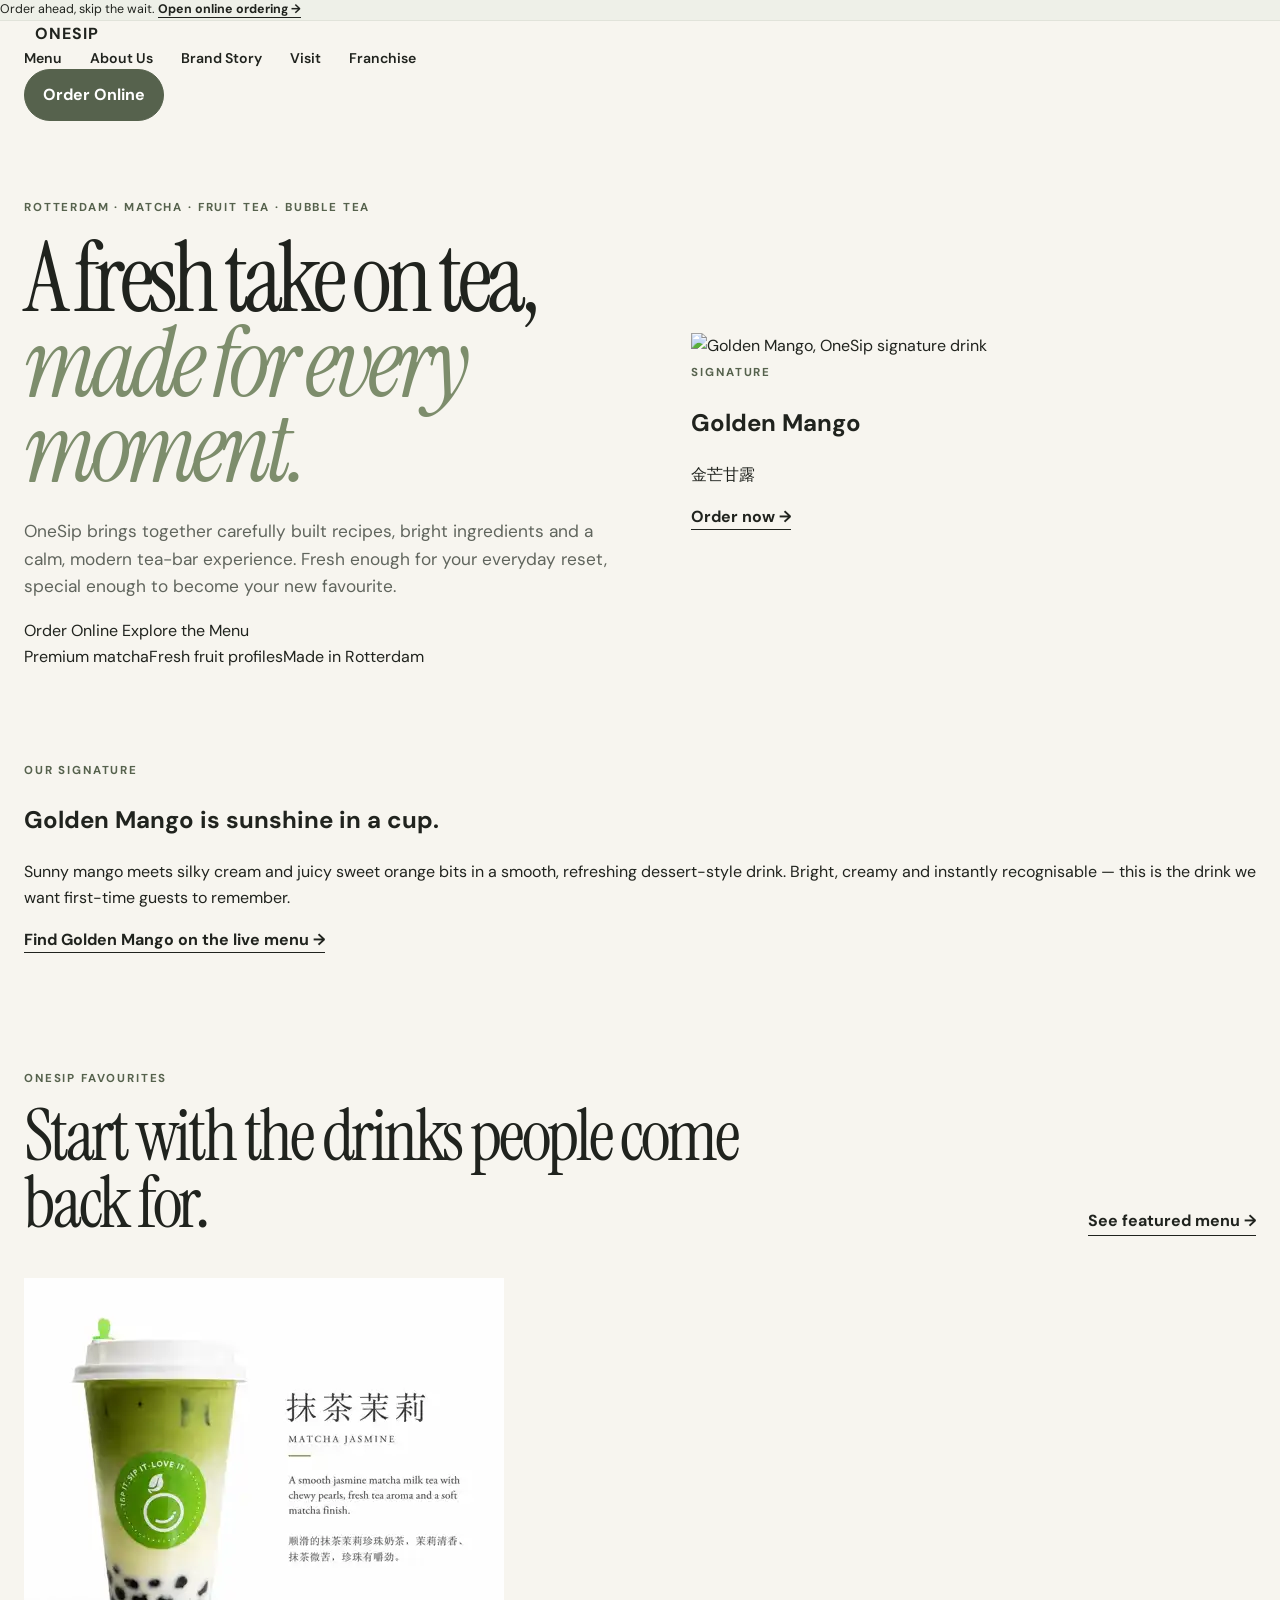
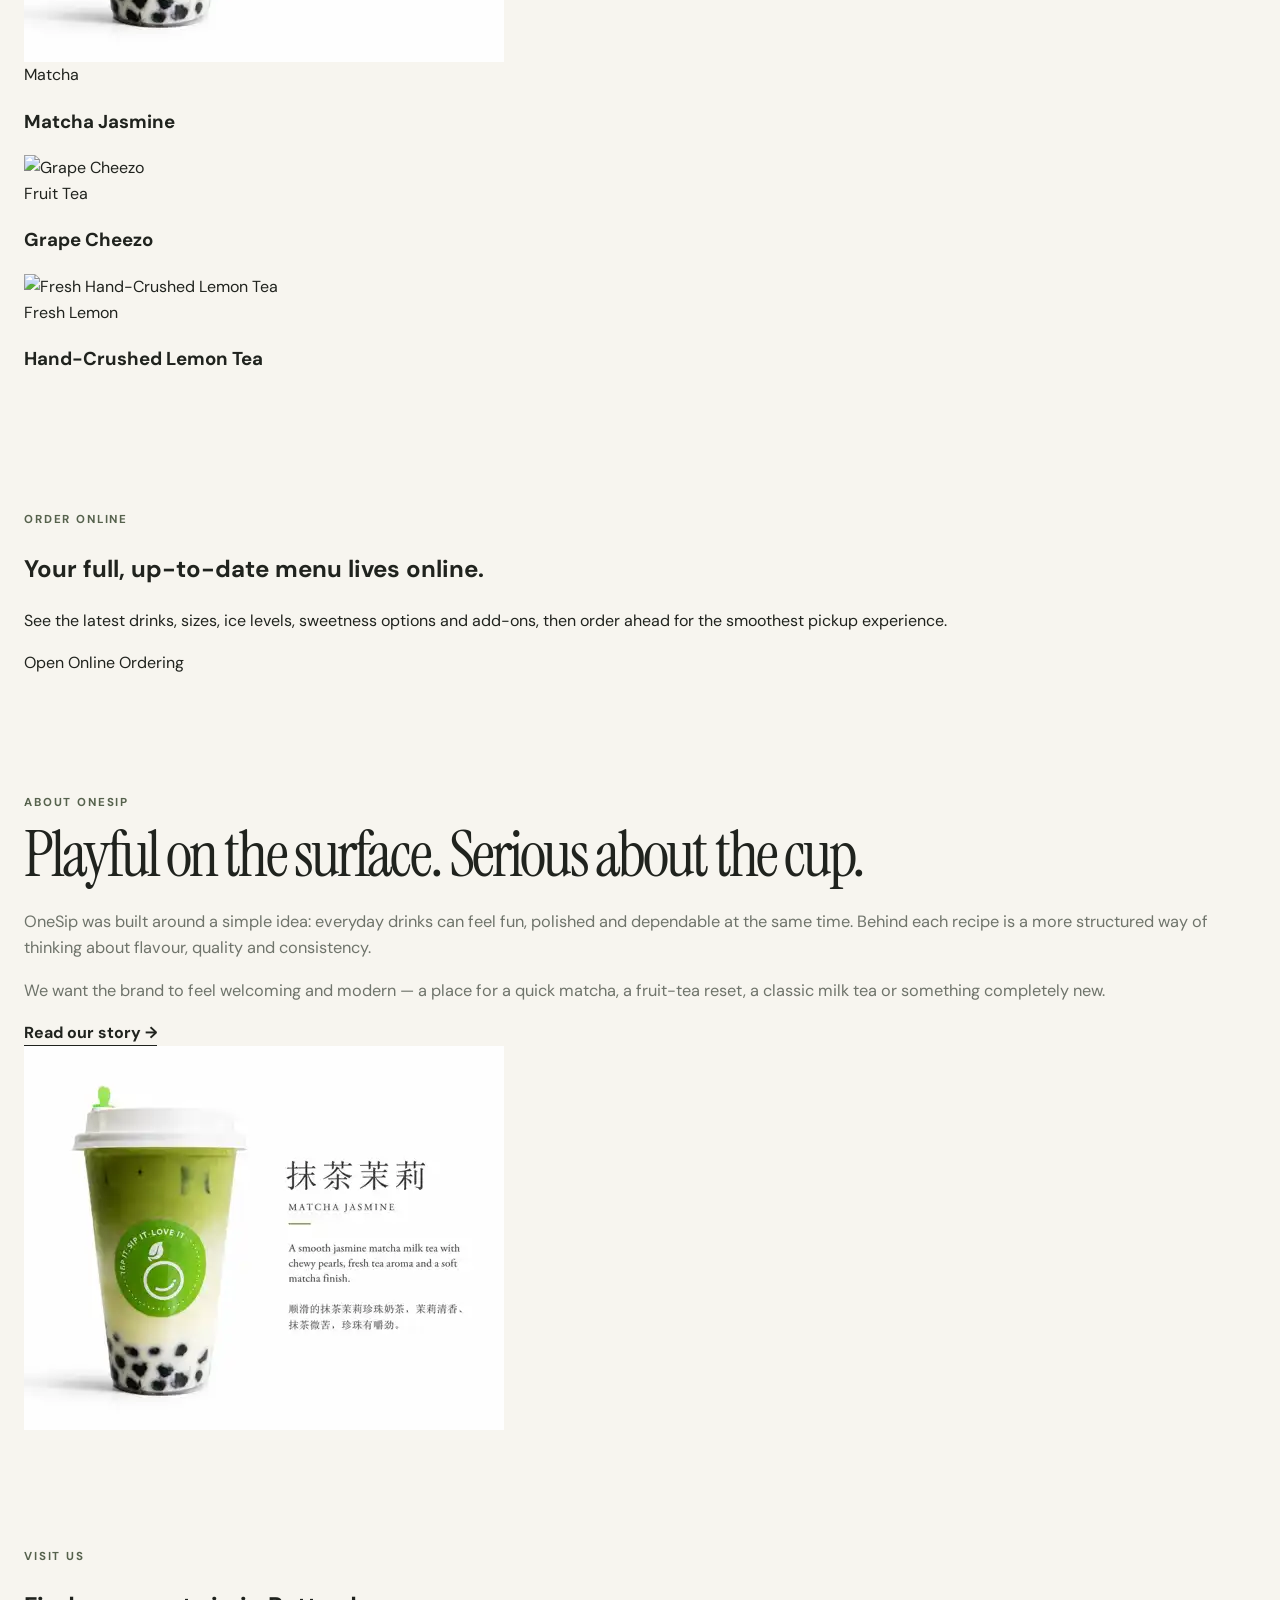
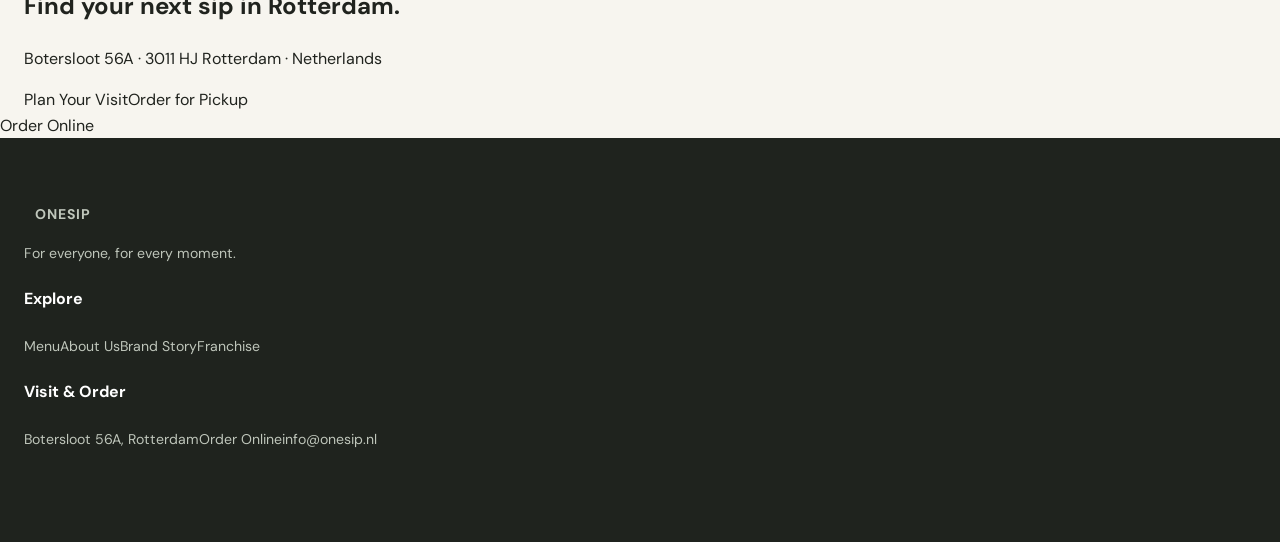
==== commit cd68ad4f: "Rebuild homepage with premium organic direction" ====
--- a/index.html
+++ b/index.html
@@ -1,51 +1,104 @@
-<!doctype html><html lang="en"><head>
-<meta charset="utf-8"><meta name="viewport" content="width=device-width,initial-scale=1">
-<title>OneSip Rotterdam | Matcha, Fruit Tea & Bubble Tea</title>
-<meta name="description" content="OneSip Rotterdam — premium matcha, fresh fruit tea, bubble milk tea and creative coffee, made for every moment. Order online and skip the wait.">
-<link rel="stylesheet" href="styles.css"></head><body>
-<div class="topbar"><div class="shell"><span>Order ahead, skip the wait.</span><a href="https://onesip-m.eu.restosuite.ai/">Order online →</a></div></div>
-<div class="header-wrap"><header class="header shell">
-<a class="brand" href="index.html"><span class="brand-mark">○</span><span>ONESIP</span></a>
-<nav class="nav"><a href="menu.html">Menu</a><a href="about.html">Our Story</a><a href="visit.html">Visit</a><a href="franchise.html">Franchise</a><a class="order-btn" href="https://onesip-m.eu.restosuite.ai/">Order online ↗</a></nav>
-</header></div>
-<main>
-<section class="hero shell">
-<div class="hero-copy"><span class="eyebrow">Rotterdam tea bar · made with intention</span><h1>A little ritual<br>for <em>every day.</em></h1>
-<p>Premium tea, vibrant fruit, rich matcha and playful textures — made consistent, approachable and easy to love.</p>
-<div class="hero-actions"><a class="btn-primary" href="https://onesip-m.eu.restosuite.ai/">Order online ↗</a><a class="btn-secondary" href="menu.html">Explore the menu</a></div>
-<div class="hero-notes"><span>Freshly brewed tea</span><span>Premium matcha</span><span>Made in Rotterdam</span></div></div>
-<div class="hero-visual"><div class="hero-frame"><img src="https://static.wixstatic.com/media/615d6f_257a834ad1b84f2ea9c2397d49da8823~mv2.jpg/v1/crop/x_282%2Cy_0%2Cw_1437%2Ch_1312/fill/w_900%2Ch_820%2Cal_c%2Cq_88/%E9%85%B8%E5%A5%B6%E6%9D%A8%E6%9E%9D%E7%94%98%E9%9C%B2%E6%A8%AA%E7%89%88-Photoroom.jpg" alt="OneSip Mango Pomelo signature drink"></div>
-<div class="hero-label"><small>ONESIP SIGNATURE</small><strong>Mango Pomelo</strong><span>金芒甘露 · bright, creamy, refreshing</span></div></div>
-</section>
-<section class="order-strip"><div class="shell"><p><strong>Already know your order?</strong> Use our live menu to customise your drink and collect without the queue.</p><a href="https://onesip-m.eu.restosuite.ai/">OPEN LIVE ORDERING ↗</a></div></section>
+<!doctype html>
+<html lang="en">
+<head>
+  <meta charset="utf-8">
+  <meta name="viewport" content="width=device-width,initial-scale=1">
+  <title>OneSip Rotterdam | Matcha, Fruit Tea & Bubble Tea</title>
+  <meta name="description" content="OneSip Rotterdam serves premium matcha, fruit tea, milk tea and creative drinks. Explore our menu, discover the OneSip story and order online.">
+  <link rel="stylesheet" href="styles.css">
+</head>
+<body>
+  <div class="topbar">Order ahead, skip the wait. <a href="https://onesip-m.eu.restosuite.ai/">Open online ordering →</a></div>
+  <header class="site-header">
+    <div class="shell header-inner">
+      <a class="brand" href="index.html" aria-label="OneSip home"><span class="brand-dot"></span><span>ONESIP</span></a>
+      <nav class="nav" aria-label="Main navigation">
+        <a href="menu.html">Menu</a>
+        <a href="about.html">About Us</a>
+        <a href="about.html#story">Brand Story</a>
+        <a href="visit.html">Visit</a>
+        <a href="franchise.html">Franchise</a>
+      </nav>
+      <a class="order-btn" href="https://onesip-m.eu.restosuite.ai/">Order Online</a>
+    </div>
+  </header>
 
-<section class="section shell"><div class="section-head"><div><span class="eyebrow">Signature drinks</span><h2>The cups we’d start with.</h2></div><p>A few OneSip favourites that show what we do best: fragrant tea, layered flavour and a clean, refreshing finish.</p></div>
-<div class="signature-grid">
-<article class="signature-main"><div class="copy"><span class="eyebrow">No. 01 · house signature</span><h3>Mango<br>Pomelo</h3><p>Inspired by the classic Cantonese dessert, reworked as a refreshing tea drink with mango, citrus, creamy foam and soft sago.</p><div class="cn">金芒甘露</div><div class="hero-actions"><a class="btn-primary" href="https://onesip-m.eu.restosuite.ai/">Order this drink ↗</a></div></div><img src="https://static.wixstatic.com/media/615d6f_257a834ad1b84f2ea9c2397d49da8823~mv2.jpg/v1/crop/x_282%2Cy_0%2Cw_1437%2Ch_1312/fill/w_900%2Ch_820%2Cal_c%2Cq_88/%E9%85%B8%E5%A5%B6%E6%9D%A8%E6%9E%9D%E7%94%98%E9%9C%B2%E6%A8%AA%E7%89%88-Photoroom.jpg" alt="Mango Pomelo 金芒甘露"></article>
-<article class="signature-side"><img src="assets/matcha-jasmine.webp" alt="OneSip Matcha Jasmine"><div class="copy"><span class="eyebrow">No. 02 · matcha</span><h3>Matcha Jasmine</h3><p>Jasmine tea, creamy milk, bold matcha and chewy pearls — floral, earthy and soft.</p></div></article>
-</div></section>
+  <main>
+    <section class="hero shell">
+      <div class="hero-copy">
+        <span class="eyebrow">ROTTERDAM · MATCHA · FRUIT TEA · BUBBLE TEA</span>
+        <h1>A fresh take on tea,<br><em>made for every moment.</em></h1>
+        <p class="lead">OneSip brings together carefully built recipes, bright ingredients and a calm, modern tea-bar experience. Fresh enough for your everyday reset, special enough to become your new favourite.</p>
+        <div class="actions">
+          <a class="button primary" href="https://onesip-m.eu.restosuite.ai/">Order Online</a>
+          <a class="button secondary" href="menu.html">Explore the Menu</a>
+        </div>
+        <div class="mini-proof"><span>Premium matcha</span><span>Fresh fruit profiles</span><span>Made in Rotterdam</span></div>
+      </div>
+      <div class="hero-visual">
+        <div class="hero-photo"><img src="assets/golden-mango.webp" alt="Golden Mango, OneSip signature drink"></div>
+        <div class="hero-caption">
+          <div><span class="eyebrow">SIGNATURE</span><h2>Golden Mango</h2><p>金芒甘露</p></div>
+          <a class="text-link" href="https://onesip-m.eu.restosuite.ai/">Order now →</a>
+        </div>
+      </div>
+    </section>
 
-<section class="section soft"><div class="shell"><div class="section-head"><div><span class="eyebrow">Our menu</span><h2>Choose your mood.</h2></div><div><p>From green and earthy to bright and juicy, there is a OneSip for every kind of day.</p><a class="text-link" href="menu.html">Explore the full menu →</a></div></div>
-<div class="menu-grid">
-<a class="menu-card" href="menu.html#matcha"><img src="assets/matcha-jasmine.webp" alt="Matcha"><div class="copy"><small>MATCHA</small><h3>Green & grounded</h3><p>Matcha jasmine, coconut matcha, fruity matcha and more.</p></div></a>
-<a class="menu-card" href="menu.html#fruit"><img src="assets/grape-cheezo.webp" alt="Fruit tea"><div class="copy"><small>FRUIT TEA</small><h3>Bright & juicy</h3><p>Fresh fruit profiles, tea bases, cheese foam and playful textures.</p></div></a>
-<a class="menu-card" href="menu.html#milk-tea"><img src="https://static.wixstatic.com/media/615d6f_a86642f3361348c3ab1852d208c4b3e6~mv2.jpg/v1/crop/x_285%2Cy_0%2Cw_1430%2Ch_1306/fill/w_900%2Ch_820%2Cal_c%2Cq_82/%E7%83%A4%E6%A4%B0%E6%A4%B0%E6%A8%AA%E6%9D%BFrgb-Photoroom%20%281%29.jpg" alt="Milk tea"><div class="copy"><small>MILK TEA</small><h3>Soft & comforting</h3><p>Tea-forward classics, fresh milk teas and familiar favourites.</p></div></a>
-<a class="menu-card" href="menu.html#coffee"><img src="https://static.wixstatic.com/media/615d6f_c286dbedd0e94e84823302ce1cb3cb7a~mv2.jpg/v1/crop/x_127%2Cy_209%2Cw_1382%2Ch_1262/fill/w_900%2Ch_820%2Cal_c%2Cq_82/coconut%20coffee%20koisk-Photoroom.jpg" alt="Coffee"><div class="copy"><small>COFFEE + MORE</small><h3>Unexpected & smooth</h3><p>Fusion coffee, tea lattes, desserts and seasonal extras.</p></div></a>
-</div>
-<div class="menu-cta"><div><strong>Want the current prices, sizes, toppings and customisations?</strong><p>Our online ordering menu is always the live source of truth.</p></div><a class="btn-primary" href="https://onesip-m.eu.restosuite.ai/">View live menu & order ↗</a></div>
-</div></section>
+    <section class="soft-band">
+      <div class="shell split-intro">
+        <div><span class="eyebrow">OUR SIGNATURE</span><h2>Golden Mango is sunshine in a cup.</h2></div>
+        <div><p>Sunny mango meets silky cream and juicy sweet orange bits in a smooth, refreshing dessert-style drink. Bright, creamy and instantly recognisable — this is the drink we want first-time guests to remember.</p><a class="text-link" href="https://onesip-m.eu.restosuite.ai/">Find Golden Mango on the live menu →</a></div>
+      </div>
+    </section>
 
-<section class="section shell"><div class="intention"><div class="intention-visual"><img src="https://static.wixstatic.com/media/615d6f_d517cb7584f14b02856d6c250e6af3a1~mv2.jpg/v1/crop/x_370%2Cy_265%2Cw_1673%2Ch_1527/fill/w_900%2Ch_820%2Cal_c%2Cq_82/%E6%8A%B9%E8%8C%B6%E8%8D%89%E8%8E%93-Photoroom.jpg" alt="Strawberry matcha"><div class="intention-note"><strong>Tea first.<br>Then everything else.</strong><p>Flavour starts with the base — tea quality, balance and consistency come before decoration.</p></div></div>
-<div class="story-copy"><span class="eyebrow">Made with intention</span><h2>We like good drinks. We also like systems that make them reliably good.</h2><p>OneSip was founded by people from food science and engineering. That means we think about taste, ingredient behaviour, safety, recipes and process — so a drink can feel effortless without being careless.</p>
-<div class="value-list"><div class="value"><b>01</b><div><strong>Ingredient minded</strong><span>Tea, matcha, fruit and toppings are chosen for flavour and consistency.</span></div></div><div class="value"><b>02</b><div><strong>Standardised by design</strong><span>Recipes and automation reduce guesswork between one cup and the next.</span></div></div><div class="value"><b>03</b><div><strong>Made for everyday life</strong><span>Approachable drinks, flexible choices and a menu with more than one mood.</span></div></div></div>
-<div class="hero-actions"><a class="btn-secondary" href="about.html">Read our story</a></div></div></div></section>
+    <section class="shell section">
+      <div class="section-head">
+        <div><span class="eyebrow">ONESIP FAVOURITES</span><h2>Start with the drinks people come back for.</h2></div>
+        <a class="text-link" href="menu.html">See featured menu →</a>
+      </div>
+      <div class="product-trio">
+        <article class="product-card"><img src="assets/matcha-jasmine.webp" alt="Matcha Jasmine"><div class="product-meta"><span>Matcha</span><h3>Matcha Jasmine</h3></div></article>
+        <article class="product-card"><img src="assets/grape-cheezo.webp" alt="Grape Cheezo"><div class="product-meta"><span>Fruit Tea</span><h3>Grape Cheezo</h3></div></article>
+        <article class="product-card"><img src="assets/fresh-lemon-tea.webp" alt="Fresh Hand-Crushed Lemon Tea"><div class="product-meta"><span>Fresh Lemon</span><h3>Hand-Crushed Lemon Tea</h3></div></article>
+      </div>
+    </section>
 
-<section class="section moment"><div class="shell moment-inner"><div><span class="eyebrow">For everyone, for every moment</span><h2>Your everyday sip should fit the day you’re having.</h2><p>A quick break, a study session, a sunny walk, a catch-up with friends or a quiet treat on your own — OneSip is designed to be the easy answer when you simply want something good.</p><a class="text-link" href="about.html">More about OneSip →</a></div><div class="moment-quote"><p>“Not every drink needs to be a special occasion. Sometimes it just needs to be exactly right for right now.”</p><span>ONESIP · ROTTERDAM</span></div></div></section>
+    <section class="shell order-panel">
+      <div>
+        <span class="eyebrow">ORDER ONLINE</span>
+        <h2>Your full, up-to-date menu lives online.</h2>
+        <p>See the latest drinks, sizes, ice levels, sweetness options and add-ons, then order ahead for the smoothest pickup experience.</p>
+      </div>
+      <a class="button primary large" href="https://onesip-m.eu.restosuite.ai/">Open Online Ordering</a>
+    </section>
 
-<section class="visit-wrap shell"><div class="visit-card"><div class="copy"><span class="eyebrow" style="color:#aebaa7">Visit OneSip</span><h2>Tea break in the heart of Rotterdam.</h2><p>Come by at Botersloot, or order ahead online and collect when it suits you.</p><div class="hero-actions"><a class="btn-primary" style="background:#f3f4ef;color:#20231e!important;border-color:#f3f4ef" href="https://www.google.com/maps/search/?api=1&query=Botersloot+56A+Rotterdam">Open Maps ↗</a><a class="btn-secondary" style="color:#fff;border-color:#5a6257;background:transparent" href="visit.html">Visit details</a></div></div><div class="details"><div class="detail"><small>ADDRESS</small><strong>Botersloot 56A<br>3011 HJ Rotterdam</strong></div><div class="detail"><small>ORDER AHEAD</small><strong><a class="text-link" href="https://onesip-m.eu.restosuite.ai/">Open live ordering ↗</a></strong></div><div class="detail"><small>CONTACT</small><strong>info@onesip.nl<br>+31 6 1455 0417</strong></div></div></div></section>
+    <section class="shell section story-preview">
+      <div class="story-copy">
+        <span class="eyebrow">ABOUT ONESIP</span>
+        <h2>Playful on the surface. Serious about the cup.</h2>
+        <p>OneSip was built around a simple idea: everyday drinks can feel fun, polished and dependable at the same time. Behind each recipe is a more structured way of thinking about flavour, quality and consistency.</p>
+        <p>We want the brand to feel welcoming and modern — a place for a quick matcha, a fruit-tea reset, a classic milk tea or something completely new.</p>
+        <a class="text-link" href="about.html">Read our story →</a>
+      </div>
+      <div class="story-image"><img src="assets/matcha-jasmine.webp" alt="OneSip Matcha Jasmine"></div>
+    </section>
 
-<section class="franchise-preview shell"><div class="franchise-box"><div><span class="eyebrow">Franchise with OneSip</span><h2>Bring a smarter tea model to your city.</h2></div><div><p>Automation, standardised recipes, a flexible drink range and local European support — built to make tea-shop operations simpler.</p><a class="btn-primary" href="franchise.html">Explore franchise ↗</a></div></div></section>
-</main>
-<footer><div class="footer shell"><div><a class="brand" href="index.html"><span class="brand-mark">○</span><span>ONESIP</span></a><p>For everyone, for every moment.</p><small>Rotterdam, Netherlands</small></div><div class="footer-col"><strong>Explore</strong><a href="menu.html">Menu</a><a href="about.html">Our Story</a><a href="visit.html">Visit</a><a href="franchise.html">Franchise</a></div><div class="footer-col"><strong>Order & contact</strong><a href="https://onesip-m.eu.restosuite.ai/">Order online ↗</a><a href="mailto:info@onesip.nl">info@onesip.nl</a><a href="tel:+31614550417">+31 6 1455 0417</a></div></div></footer>
-<a class="mobile-order" href="https://onesip-m.eu.restosuite.ai/">Order online · Skip the wait ↗</a>
-</body></html>+    <section class="visit-band">
+      <div class="shell visit-grid">
+        <div><span class="eyebrow">VISIT US</span><h2>Find your next sip in Rotterdam.</h2><p>Botersloot 56A · 3011 HJ Rotterdam · Netherlands</p></div>
+        <div class="actions"><a class="button secondary" href="visit.html">Plan Your Visit</a><a class="button primary" href="https://onesip-m.eu.restosuite.ai/">Order for Pickup</a></div>
+      </div>
+    </section>
+  </main>
+
+  <a class="floating-order" href="https://onesip-m.eu.restosuite.ai/">Order Online</a>
+
+  <footer class="footer">
+    <div class="shell footer-grid">
+      <div><a class="brand footer-brand" href="index.html"><span class="brand-dot"></span><span>ONESIP</span></a><p>For everyone, for every moment.</p></div>
+      <div><h4>Explore</h4><a href="menu.html">Menu</a><a href="about.html">About Us</a><a href="about.html#story">Brand Story</a><a href="franchise.html">Franchise</a></div>
+      <div><h4>Visit & Order</h4><a href="visit.html">Botersloot 56A, Rotterdam</a><a href="https://onesip-m.eu.restosuite.ai/">Order Online</a><a href="mailto:info@onesip.nl">info@onesip.nl</a></div>
+    </div>
+  </footer>
+</body>
+</html>
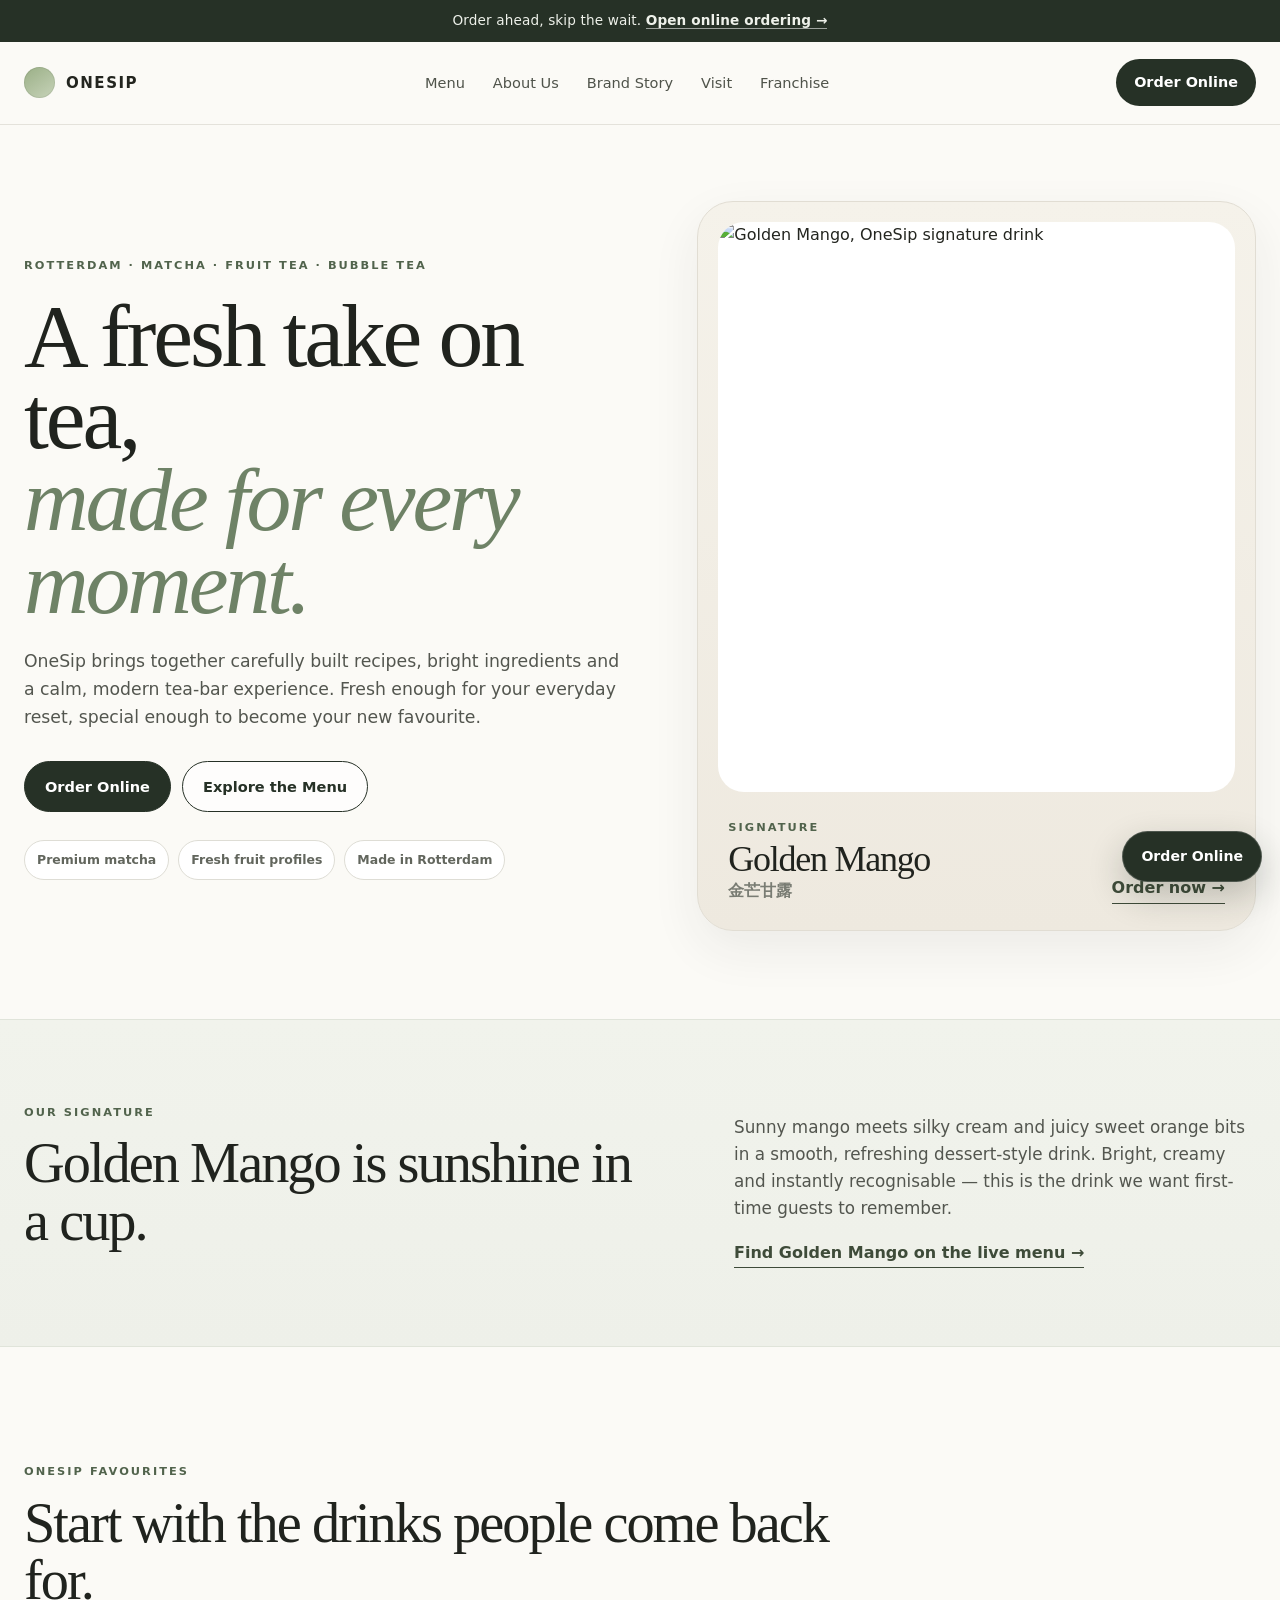
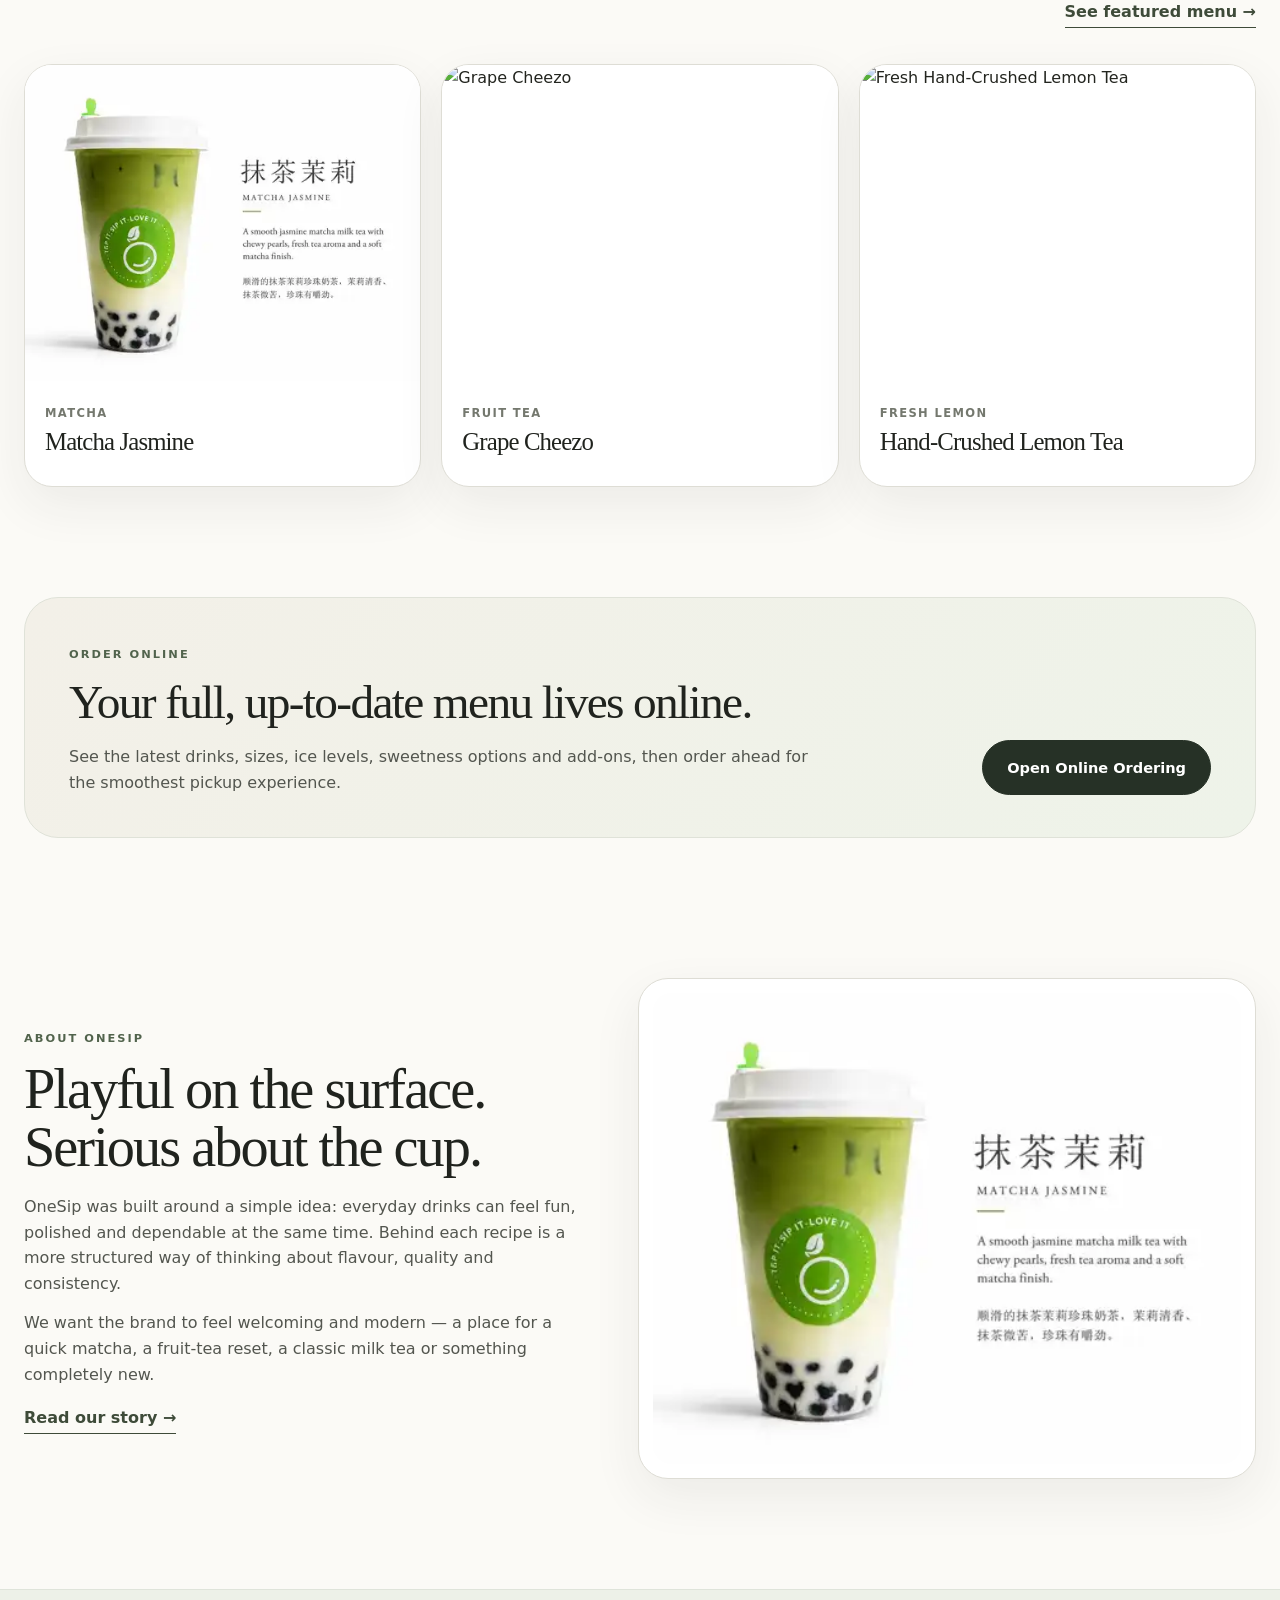
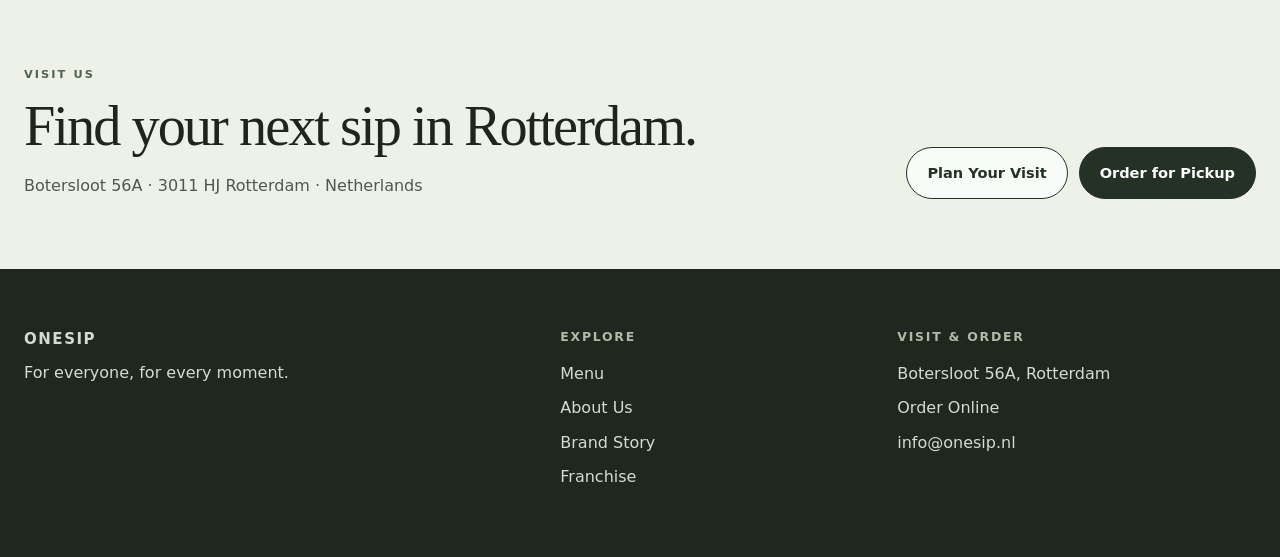
==== commit 1d9c73f4: "Bust product image cache and harden image loading" ====
--- a/index.html
+++ b/index.html
@@ -36,7 +36,7 @@
         <div class="mini-proof"><span>Premium matcha</span><span>Fresh fruit profiles</span><span>Made in Rotterdam</span></div>
       </div>
       <div class="hero-visual">
-        <div class="hero-photo"><img src="assets/golden-mango.webp" alt="Golden Mango, OneSip signature drink"></div>
+        <div class="hero-photo"><img src="assets/golden-mango.webp?v=20260818c" alt="Golden Mango, OneSip signature drink" loading="eager" fetchpriority="high" decoding="async"></div>
         <div class="hero-caption">
           <div><span class="eyebrow">SIGNATURE</span><h2>Golden Mango</h2><p>金芒甘露</p></div>
           <a class="text-link" href="https://onesip-m.eu.restosuite.ai/">Order now →</a>
@@ -57,9 +57,9 @@
         <a class="text-link" href="menu.html">See featured menu →</a>
       </div>
       <div class="product-trio">
-        <article class="product-card"><img src="assets/matcha-jasmine.webp" alt="Matcha Jasmine"><div class="product-meta"><span>Matcha</span><h3>Matcha Jasmine</h3></div></article>
-        <article class="product-card"><img src="assets/grape-cheezo.webp" alt="Grape Cheezo"><div class="product-meta"><span>Fruit Tea</span><h3>Grape Cheezo</h3></div></article>
-        <article class="product-card"><img src="assets/fresh-lemon-tea.webp" alt="Fresh Hand-Crushed Lemon Tea"><div class="product-meta"><span>Fresh Lemon</span><h3>Hand-Crushed Lemon Tea</h3></div></article>
+        <article class="product-card"><img src="assets/matcha-jasmine.webp?v=20260818c" alt="Matcha Jasmine" loading="lazy" decoding="async"><div class="product-meta"><span>Matcha</span><h3>Matcha Jasmine</h3></div></article>
+        <article class="product-card"><img src="assets/grape-cheezo.webp?v=20260818c" alt="Grape Cheezo" loading="lazy" decoding="async"><div class="product-meta"><span>Fruit Tea</span><h3>Grape Cheezo</h3></div></article>
+        <article class="product-card"><img src="assets/fresh-lemon-tea.webp?v=20260818c" alt="Fresh Hand-Crushed Lemon Tea" loading="lazy" decoding="async"><div class="product-meta"><span>Fresh Lemon</span><h3>Hand-Crushed Lemon Tea</h3></div></article>
       </div>
     </section>
 
@@ -80,7 +80,7 @@
         <p>We want the brand to feel welcoming and modern — a place for a quick matcha, a fruit-tea reset, a classic milk tea or something completely new.</p>
         <a class="text-link" href="about.html">Read our story →</a>
       </div>
-      <div class="story-image"><img src="assets/matcha-jasmine.webp" alt="OneSip Matcha Jasmine"></div>
+      <div class="story-image"><img src="assets/matcha-jasmine.webp?v=20260818c" alt="OneSip Matcha Jasmine" loading="lazy" decoding="async"></div>
     </section>
 
     <section class="visit-band">
@@ -101,4 +101,4 @@
     </div>
   </footer>
 </body>
-</html>
+</html>
--- a/styles.css
+++ b/styles.css
@@ -1,217 +1,53 @@
-@import url('https://fonts.googleapis.com/css2?family=DM+Sans:wght@400;500;600;700&family=Instrument+Serif:ital@0;1&display=swap');
-
 :root{
-  --ink:#20231e;
-  --muted:#6f746b;
-  --paper:#f7f5ef;
-  --paper-2:#fbfaf6;
-  --sage:#7d8d6c;
-  --sage-deep:#56624d;
-  --sage-soft:#e7ebe0;
-  --sand:#ece6dc;
-  --peach:#d9b9a5;
-  --line:#d9d7cf;
-  --white:#fff;
-  --shadow:0 24px 80px rgba(40,48,35,.08);
-  --radius:28px;
+  --paper:#fbfaf6;
+  --paper-soft:#f3f0e8;
+  --paper-green:#eef2e9;
+  --white:#ffffff;
+  --ink:#23251f;
+  --muted:#686a62;
+  --line:#deddd5;
+  --sage:#aebd9e;
+  --sage-dark:#51634c;
+  --deep:#263126;
+  --shadow:0 18px 50px rgba(39,48,38,.07);
+  --serif:"Iowan Old Style","Baskerville","Times New Roman",Georgia,serif;
 }
 *{box-sizing:border-box}
 html{scroll-behavior:smooth}
-body{margin:0;background:var(--paper);color:var(--ink);font-family:'DM Sans',Arial,sans-serif;line-height:1.6;-webkit-font-smoothing:antialiased}
+body{margin:0;background:var(--paper);color:var(--ink);font-family:Inter,ui-sans-serif,system-ui,-apple-system,"Segoe UI",sans-serif;line-height:1.6}
 a{color:inherit;text-decoration:none}
 img{display:block;max-width:100%}
-button,input,textarea{font:inherit}
-.shell{width:min(1240px,calc(100% - 48px));margin-inline:auto}
-.serif{font-family:'Instrument Serif',Georgia,serif;font-weight:400}
-.eyebrow{font-size:.72rem;letter-spacing:.16em;text-transform:uppercase;font-weight:700;color:var(--sage-deep)}
-.muted{color:var(--muted)}
-
-.topbar{background:#eef0e8;border-bottom:1px solid #e1e3da;font-size:.78rem}
-.topbar .shell{min-height:34px;display:flex;align-items:center;justify-content:center;gap:12px;text-align:center}
-.topbar a{font-weight:700;border-bottom:1px solid currentColor}
-.header-wrap{position:sticky;top:0;z-index:50;background:rgba(247,245,239,.9);backdrop-filter:blur(18px);border-bottom:1px solid rgba(217,215,207,.75)}
-.header{height:78px;display:flex;align-items:center;justify-content:space-between;gap:28px}
-.brand{display:flex;align-items:center;gap:11px;font-weight:700;letter-spacing:.06em}
-.brand-mark{width:34px;height:34px;border-radius:50% 50% 45% 55%;background:var(--sage);display:grid;place-items:center;color:#fff;font-family:Georgia,serif;font-size:1.2rem}
-.nav{display:flex;align-items:center;gap:28px;font-size:.88rem;font-weight:600}
-.nav a:not(.order-btn){position:relative}
-.nav a:not(.order-btn)::after{content:'';position:absolute;left:0;right:100%;bottom:-5px;height:1px;background:var(--ink);transition:.2s}
-.nav a:not(.order-btn):hover::after{right:0}
-.order-btn,.btn-primary{background:var(--sage-deep);color:#fff!important;border-radius:999px;padding:12px 18px;font-weight:700;display:inline-flex;align-items:center;justify-content:center;gap:8px;border:1px solid var(--sage-deep);transition:.2s}
-.order-btn:hover,.btn-primary:hover{transform:translateY(-1px);background:#48523f}
-.btn-secondary{border:1px solid var(--line);background:rgba(255,255,255,.52);border-radius:999px;padding:12px 18px;font-weight:700;display:inline-flex;align-items:center;justify-content:center;gap:8px}
-
-.hero{padding:72px 0 86px;display:grid;grid-template-columns:1.03fr .97fr;gap:68px;align-items:center}
-.hero-copy{max-width:650px}
-.hero h1{font-family:'Instrument Serif',Georgia,serif;font-size:clamp(4.4rem,7.6vw,7.3rem);font-weight:400;letter-spacing:-.055em;line-height:.87;margin:18px 0 28px}
-.hero h1 em{font-weight:400;color:var(--sage);font-style:italic}
-.hero-copy>p{font-size:1.08rem;max-width:590px;color:#60655d}
-.hero-actions{display:flex;gap:10px;flex-wrap:wrap;margin-top:31px}
-.hero-notes{display:flex;gap:22px;flex-wrap:wrap;margin-top:30px;color:#777b74;font-size:.78rem}
-.hero-notes span::before{content:'•';margin-right:8px;color:var(--sage)}
-.hero-visual{position:relative}
-.hero-frame{background:#ebe9e1;border-radius:180px 180px 30px 30px;padding:22px;box-shadow:var(--shadow);overflow:hidden}
-.hero-frame img{width:100%;height:590px;object-fit:cover;border-radius:160px 160px 20px 20px}
-.hero-label{position:absolute;left:-24px;bottom:42px;background:rgba(251,250,246,.96);border:1px solid var(--line);padding:18px 20px;border-radius:18px;box-shadow:var(--shadow);min-width:230px}
-.hero-label small{display:block;font-size:.66rem;letter-spacing:.14em;font-weight:700;color:var(--sage-deep)}
-.hero-label strong{display:block;font-family:'Instrument Serif',Georgia,serif;font-size:1.75rem;font-weight:400;line-height:1.05;margin:5px 0 2px}
-.hero-label span{font-size:.82rem;color:var(--muted)}
-
-.order-strip{background:var(--sage-deep);color:#fff}
-.order-strip .shell{padding:18px 0;display:flex;align-items:center;justify-content:space-between;gap:25px}
-.order-strip p{margin:0;font-size:.94rem;color:#edf1e9}
-.order-strip strong{color:#fff}
-.order-strip a{font-weight:700;border-bottom:1px solid rgba(255,255,255,.75);white-space:nowrap}
-
-.section{padding:112px 0}
-.section.soft{background:var(--paper-2)}
-.section-head{display:flex;justify-content:space-between;gap:36px;align-items:end;margin-bottom:42px}
-.section-head h2,.story-copy h2,.visit-card h2,.page-hero h1{font-family:'Instrument Serif',Georgia,serif;font-weight:400;letter-spacing:-.045em;line-height:.94}
-.section-head h2{font-size:clamp(3.2rem,5.6vw,5.4rem);margin:12px 0 0;max-width:760px}
-.section-head p{max-width:430px;color:var(--muted);margin:0 0 7px}
-.text-link{font-weight:700;border-bottom:1px solid currentColor;padding-bottom:2px}
-
-.signature-grid{display:grid;grid-template-columns:1.2fr .8fr;gap:20px}
-.signature-main,.signature-side{border:1px solid var(--line);background:#f0eee7;border-radius:var(--radius);overflow:hidden;position:relative}
-.signature-main{min-height:650px;display:grid;grid-template-columns:.95fr 1.05fr;align-items:center}
-.signature-main .copy{padding:52px}
-.signature-main .copy h3{font-family:'Instrument Serif',Georgia,serif;font-size:4.25rem;font-weight:400;line-height:.92;letter-spacing:-.045em;margin:12px 0 18px}
-.signature-main .copy p{color:var(--muted);max-width:360px}
-.signature-main .copy .cn{font-size:1.05rem;color:var(--sage-deep);font-weight:600;margin-top:12px}
-.signature-main img{width:100%;height:100%;object-fit:cover;min-height:650px}
-.signature-side{display:flex;flex-direction:column;background:#e5e9df}
-.signature-side img{width:100%;height:430px;object-fit:cover}
-.signature-side .copy{padding:30px 32px 34px}
-.signature-side h3{font-family:'Instrument Serif',Georgia,serif;font-size:2.45rem;font-weight:400;margin:2px 0 8px}
-.signature-side p{margin:0;color:var(--muted)}
-
-.menu-grid{display:grid;grid-template-columns:repeat(4,1fr);gap:14px}
-.menu-card{border:1px solid var(--line);background:var(--paper-2);border-radius:24px;overflow:hidden;transition:.25s}
-.menu-card:hover{transform:translateY(-4px);box-shadow:var(--shadow)}
-.menu-card img{width:100%;aspect-ratio:4/5;object-fit:cover;background:#f8f7f2}
-.menu-card .copy{padding:21px 22px 24px}
-.menu-card small{color:var(--sage-deep);font-size:.65rem;font-weight:700;letter-spacing:.13em}
-.menu-card h3{font-family:'Instrument Serif',Georgia,serif;font-size:2rem;font-weight:400;margin:5px 0 4px}
-.menu-card p{margin:0;color:var(--muted);font-size:.88rem}
-.menu-cta{margin-top:26px;background:#e9ede5;border-radius:24px;padding:28px 30px;display:flex;align-items:center;justify-content:space-between;gap:30px}
-.menu-cta p{margin:3px 0 0;color:var(--muted)}
-
-.intention{display:grid;grid-template-columns:.9fr 1.1fr;gap:70px;align-items:center}
-.intention-visual{position:relative;min-height:620px}
-.intention-visual img{width:77%;height:560px;object-fit:cover;border-radius:180px 180px 24px 24px;margin-left:auto;box-shadow:var(--shadow)}
-.intention-note{position:absolute;left:0;bottom:25px;width:48%;background:#f0e5d9;border-radius:22px;padding:26px;border:1px solid #ded1c5}
-.intention-note strong{font-family:'Instrument Serif',Georgia,serif;font-size:2rem;font-weight:400;display:block;line-height:1.05}
-.intention-note p{font-size:.86rem;color:#766b61;margin:9px 0 0}
-.story-copy h2{font-size:clamp(3.2rem,5vw,5rem);margin:12px 0 24px}
-.story-copy>p{color:var(--muted);font-size:1.02rem}
-.value-list{margin-top:30px;border-top:1px solid var(--line)}
-.value{display:grid;grid-template-columns:42px 1fr;gap:12px;padding:18px 0;border-bottom:1px solid var(--line)}
-.value b{font-family:'Instrument Serif',Georgia,serif;font-size:1.5rem;font-weight:400;color:var(--sage)}
-.value strong{display:block;margin-bottom:3px}
-.value span{font-size:.88rem;color:var(--muted)}
-
-.moment{background:#e7ebe0}
-.moment-inner{display:grid;grid-template-columns:1.1fr .9fr;gap:65px;align-items:center}
-.moment h2{font-family:'Instrument Serif',Georgia,serif;font-size:clamp(3.6rem,6vw,6rem);font-weight:400;line-height:.9;letter-spacing:-.05em;margin:12px 0 24px}
-.moment p{color:#616a5b;max-width:600px}
-.moment-quote{background:rgba(255,255,255,.58);border:1px solid rgba(255,255,255,.65);border-radius:26px;padding:38px}
-.moment-quote p{font-family:'Instrument Serif',Georgia,serif;font-size:2.2rem;line-height:1.18;color:var(--ink);margin:0}
-.moment-quote span{display:block;margin-top:18px;font-size:.82rem;color:var(--muted)}
-
-.visit-wrap{padding:110px 0}
-.visit-card{border-radius:32px;overflow:hidden;background:#272b25;color:#fff;display:grid;grid-template-columns:1.15fr .85fr}
-.visit-card .copy{padding:62px}
-.visit-card h2{font-size:clamp(3.2rem,5vw,5.2rem);margin:12px 0 24px}
-.visit-card p{color:#cbd0c8;max-width:500px}
-.visit-card .details{border-left:1px solid rgba(255,255,255,.12);padding:62px;display:flex;flex-direction:column;justify-content:center;gap:24px;background:linear-gradient(145deg,#30362e,#252a24)}
-.detail small{display:block;font-size:.65rem;letter-spacing:.13em;color:#aeb5ab;font-weight:700;margin-bottom:4px}
-.detail strong{font-size:1.02rem;font-weight:500}
-
-.franchise-preview{padding:0 0 112px}
-.franchise-box{background:#efe9df;border:1px solid #ded6ca;border-radius:30px;padding:48px;display:grid;grid-template-columns:1fr 1fr;gap:50px;align-items:end}
-.franchise-box h2{font-family:'Instrument Serif',Georgia,serif;font-size:clamp(3rem,5vw,4.8rem);font-weight:400;line-height:.95;margin:10px 0}
-.franchise-box p{color:#6e675e;margin:0 0 20px}
-
-footer{background:#1f231e;color:#fff}
-.footer{padding:65px 0 90px;display:grid;grid-template-columns:1.4fr .8fr .8fr;gap:45px}
-.footer .brand{margin-bottom:16px}
-.footer p,.footer a{color:#bfc6bb;font-size:.88rem}
-.footer-col{display:flex;flex-direction:column;gap:9px}
-.footer small{color:#90988d}
-.mobile-order{display:none}
-
-.page-hero{padding:82px 0 68px;display:grid;grid-template-columns:1.15fr .85fr;gap:60px;align-items:end}
-.page-hero h1{font-size:clamp(4.6rem,8vw,7.4rem);margin:10px 0 18px}
-.page-hero p{max-width:650px;color:var(--muted);font-size:1.04rem}
-.page-hero .aside{border-left:1px solid var(--line);padding-left:36px;color:var(--muted)}
-.page-hero .aside strong{color:var(--ink)}
-.menu-category{padding:74px 0;border-top:1px solid var(--line)}
-.menu-category-head{display:grid;grid-template-columns:.75fr 1.25fr;gap:50px;margin-bottom:34px}
-.menu-category h2{font-family:'Instrument Serif',Georgia,serif;font-size:3.8rem;font-weight:400;margin:0;line-height:.95}
-.menu-category-head p{color:var(--muted);margin:7px 0 0;max-width:680px}
-.item-grid{display:grid;grid-template-columns:repeat(3,1fr);gap:14px}
-.item{background:var(--paper-2);border:1px solid var(--line);border-radius:22px;overflow:hidden}
-.item img{aspect-ratio:1/1;object-fit:cover;width:100%}
-.item .copy{padding:18px 20px 22px}
-.item h3{font-family:'Instrument Serif',Georgia,serif;font-weight:400;font-size:1.8rem;margin:0 0 3px}
-.item p{margin:0;color:var(--muted);font-size:.82rem}
-.live-menu-bar{background:#e6ebe0;border:1px solid #d7ddd0;border-radius:26px;padding:30px;display:flex;justify-content:space-between;gap:28px;align-items:center;margin:10px 0 80px}
-.live-menu-bar p{margin:4px 0 0;color:var(--muted)}
-
-.about-section{padding:86px 0;border-top:1px solid var(--line)}
-.about-grid{display:grid;grid-template-columns:.8fr 1.2fr;gap:80px}
-.about-grid h2{font-family:'Instrument Serif',Georgia,serif;font-size:3.8rem;font-weight:400;line-height:.95;margin:0}
-.about-copy{font-size:1.04rem;color:#5e635b}
-.about-copy p:first-child{margin-top:0}
-.founder-grid{display:grid;grid-template-columns:1fr 1fr;gap:16px;margin-top:35px}
-.founder-card{background:#ecebe4;border-radius:22px;padding:28px;border:1px solid var(--line)}
-.founder-card .num{font-family:'Instrument Serif',Georgia,serif;font-size:2.2rem;color:var(--sage);display:block}
-.founder-card h3{margin:10px 0 5px;font-size:1rem}
-.founder-card p{font-size:.86rem;margin:0;color:var(--muted)}
-.philosophy{background:#e7ebe0;padding:92px 0}
-.philosophy-grid{display:grid;grid-template-columns:1.05fr .95fr;gap:70px;align-items:start}
-.philosophy h2{font-family:'Instrument Serif',Georgia,serif;font-size:5rem;font-weight:400;line-height:.92;margin:12px 0 20px}
-.philosophy blockquote{font-family:'Instrument Serif',Georgia,serif;font-size:2.15rem;line-height:1.25;margin:0;color:#475043}
-
-.franchise-benefits{display:grid;grid-template-columns:repeat(5,1fr);border-top:1px solid var(--line);border-bottom:1px solid var(--line)}
-.benefit{padding:28px 18px;border-right:1px solid var(--line)}
-.benefit:last-child{border-right:0}
-.benefit .num{font-family:'Instrument Serif',Georgia,serif;color:var(--sage);font-size:1.8rem}
-.benefit h3{font-size:.95rem;margin:25px 0 6px}
-.benefit p{font-size:.78rem;color:var(--muted);margin:0}
-.process{padding:90px 0}
-.process-grid{display:grid;grid-template-columns:repeat(3,1fr);gap:14px}
-.step{border:1px solid var(--line);border-radius:22px;padding:27px;background:var(--paper-2)}
-.step b{font-family:'Instrument Serif',Georgia,serif;font-size:2rem;color:var(--sage);font-weight:400}
-.step h3{font-size:1rem;margin:16px 0 7px}
-.step p{font-size:.84rem;color:var(--muted);margin:0}
-
-@media(max-width:980px){
-  .nav a:not(.order-btn){display:none}
-  .hero{grid-template-columns:1fr;gap:36px;padding-top:54px}.hero-copy{max-width:none}.hero-visual{max-width:720px}.hero-label{left:18px}
-  .signature-grid,.intention,.moment-inner,.visit-card,.franchise-box,.page-hero,.about-grid,.philosophy-grid{grid-template-columns:1fr}
-  .signature-main{grid-template-columns:1fr}.signature-main img{min-height:480px}.signature-main .copy{padding:38px}
-  .menu-grid{grid-template-columns:1fr 1fr}.visit-card .details{border-left:0;border-top:1px solid rgba(255,255,255,.12)}
-  .footer{grid-template-columns:1fr 1fr}.footer>div:first-child{grid-column:1/-1}
-  .item-grid{grid-template-columns:1fr 1fr}.menu-category-head{grid-template-columns:1fr;gap:10px}
-  .franchise-benefits{grid-template-columns:1fr 1fr}.benefit{border-bottom:1px solid var(--line)}
-  .process-grid{grid-template-columns:1fr 1fr}
-}
-@media(max-width:640px){
-  .shell{width:min(100% - 34px,1240px)}
-  .topbar .shell{min-height:42px;font-size:.72rem}
-  .header{height:68px}.nav .order-btn{display:none}
-  .hero{padding:44px 0 58px}.hero h1{font-size:clamp(3.7rem,18vw,5.2rem)}.hero-frame{padding:12px;border-radius:100px 100px 24px 24px}.hero-frame img{height:430px;border-radius:90px 90px 17px 17px}.hero-label{position:relative;left:auto;bottom:auto;margin:-30px 16px 0;z-index:2}
-  .order-strip .shell{align-items:flex-start;flex-direction:column;gap:7px}
-  .section{padding:78px 0}.section-head{flex-direction:column;align-items:flex-start}.section-head h2{font-size:3.6rem}
-  .signature-main{min-height:auto}.signature-main img{min-height:400px;height:400px}.signature-main .copy h3{font-size:3.25rem}.signature-side img{height:360px}
-  .menu-grid,.item-grid,.founder-grid,.process-grid,.franchise-benefits{grid-template-columns:1fr}
-  .menu-cta,.live-menu-bar{align-items:flex-start;flex-direction:column}
-  .intention{gap:40px}.intention-visual{min-height:520px}.intention-visual img{width:88%;height:480px}.intention-note{width:70%;padding:20px}
-  .moment-quote{padding:27px}.moment-quote p{font-size:1.8rem}
-  .visit-wrap{padding:76px 0}.visit-card .copy,.visit-card .details{padding:38px 28px}.franchise-preview{padding-bottom:78px}.franchise-box{padding:31px 26px}
-  .footer{grid-template-columns:1fr;padding-bottom:110px}.footer>div:first-child{grid-column:auto}
-  .mobile-order{display:flex;position:fixed;left:16px;right:16px;bottom:14px;z-index:80;background:var(--sage-deep);color:#fff;padding:14px 18px;border-radius:999px;justify-content:center;box-shadow:0 12px 35px rgba(41,50,38,.24);font-weight:700}
-  .page-hero{padding:58px 0 48px}.page-hero h1{font-size:4.5rem}.page-hero .aside{padding-left:0;border-left:0;border-top:1px solid var(--line);padding-top:24px}
-  .menu-category{padding:58px 0}.about-section{padding:62px 0}.philosophy{padding:70px 0}.philosophy h2{font-size:4rem}
-}+.shell{width:min(1240px,calc(100% - 48px));margin:0 auto}
+.topbar{background:var(--deep);color:#eef1ea;text-align:center;padding:10px 18px;font-size:.85rem;letter-spacing:.01em}
+.topbar a{font-weight:800;border-bottom:1px solid rgba(255,255,255,.55)}
+.site-header{position:sticky;top:0;z-index:50;background:rgba(251,250,246,.92);backdrop-filter:blur(16px);border-bottom:1px solid rgba(222,221,213,.82)}
+.header-inner{min-height:82px;display:grid;grid-template-columns:auto 1fr auto;align-items:center;gap:32px}
+.brand{display:inline-flex;align-items:center;gap:11px;font-weight:850;letter-spacing:.10em;font-size:.94rem}
+.brand-dot{width:31px;height:31px;border-radius:50%;background:linear-gradient(145deg,#9aaf86,#c7d3b9);box-shadow:inset 0 0 0 1px rgba(35,49,38,.09)}
+.nav{display:flex;justify-content:center;gap:28px;font-size:.91rem;color:#4f534a}
+.nav a{padding:8px 0;border-bottom:1px solid transparent}
+.nav a:hover,.nav a.active{color:var(--deep);border-bottom-color:var(--deep)}
+.order-btn{background:var(--deep);color:#fff;padding:12px 18px;border-radius:999px;font-size:.9rem;font-weight:800;white-space:nowrap}
+.eyebrow{display:inline-block;color:var(--sage-dark);font-size:.71rem;letter-spacing:.18em;font-weight:850;text-transform:uppercase}
+h1,h2,h3{font-family:var(--serif);font-weight:500;letter-spacing:-.035em;color:#20231e}
+h1{font-size:clamp(3.55rem,7vw,6.7rem);line-height:.92;margin:18px 0 24px}
+h1 em{font-style:italic;color:#6e8266}
+h2{font-size:clamp(2.45rem,4.4vw,4.3rem);line-height:1.02;margin:12px 0 18px}
+h3{font-size:1.55rem;line-height:1.08;margin:8px 0}
+p{margin:0;color:#53564f}.lead{font-size:1.08rem;max-width:690px}.lead.narrow{max-width:760px}
+.actions{display:flex;flex-wrap:wrap;gap:11px;margin-top:30px}.button{display:inline-flex;align-items:center;justify-content:center;padding:13px 20px;border-radius:999px;font-weight:800;font-size:.91rem;border:1px solid var(--deep);transition:transform .18s ease,opacity .18s ease}.button:hover{transform:translateY(-1px)}.button.primary{background:var(--deep);color:#fff}.button.secondary{background:rgba(255,255,255,.70);color:var(--deep)}.button.large{padding:15px 24px}
+.text-link{display:inline-block;margin-top:18px;font-weight:800;border-bottom:1px solid currentColor;padding-bottom:2px;color:#3e4b39}
+.hero{display:grid;grid-template-columns:1.04fr .96fr;gap:68px;align-items:center;padding:76px 0 88px}.hero-copy{padding-right:8px}.mini-proof{display:flex;flex-wrap:wrap;gap:9px;margin-top:28px}.mini-proof span{background:#fff;border:1px solid var(--line);border-radius:999px;padding:9px 12px;font-size:.78rem;font-weight:700;color:#62665d}.hero-visual{background:linear-gradient(180deg,#f5f2ea 0,#eee9df 100%);border:1px solid #e1ddd3;border-radius:36px;padding:20px;box-shadow:var(--shadow)}.hero-photo{background:#fff;border-radius:26px;overflow:hidden}.hero-photo img{width:100%;height:570px;object-fit:contain}.hero-caption{display:flex;justify-content:space-between;align-items:end;gap:20px;padding:21px 10px 6px}.hero-caption h2{font-size:2.25rem;margin:3px 0 0}.hero-caption p{font-weight:700;color:#797c73}
+.soft-band{background:linear-gradient(180deg,#f1f3ec 0,#eef0e9 100%);border-top:1px solid #e0e4da;border-bottom:1px solid #e0e4da}.split-intro{display:grid;grid-template-columns:1.1fr .9fr;gap:72px;align-items:end;padding:78px 0}.split-intro p{font-size:1.05rem}.section{padding:110px 0}.section-head{display:flex;justify-content:space-between;align-items:end;gap:30px;margin-bottom:36px}.section-head h2{max-width:820px}
+.product-trio{display:grid;grid-template-columns:repeat(3,1fr);gap:20px}.product-card{background:#fff;border:1px solid var(--line);border-radius:28px;overflow:hidden;box-shadow:var(--shadow)}.product-card img{width:100%;aspect-ratio:1.25/1;object-fit:contain;background:#fff}.product-meta{padding:18px 20px 22px}.product-meta span{color:#74786e;font-size:.72rem;letter-spacing:.12em;text-transform:uppercase;font-weight:800}.product-meta h3{margin-top:5px}
+.order-panel{background:linear-gradient(130deg,#f3f0e8 0,#eef3e9 100%);border:1px solid #dfe2d8;border-radius:34px;padding:42px 44px;display:grid;grid-template-columns:1fr auto;align-items:end;gap:48px;margin-bottom:30px}.order-panel h2{font-size:clamp(2.25rem,3.7vw,3.7rem);max-width:760px}.order-panel p{max-width:760px}.menu-order{margin-top:40px;margin-bottom:110px}
+.story-preview{display:grid;grid-template-columns:.95fr 1.05fr;gap:54px;align-items:center}.story-copy p{margin-top:14px}.story-image{background:#fff;border:1px solid var(--line);border-radius:30px;padding:14px;box-shadow:var(--shadow)}.story-image img{width:100%;height:auto;object-fit:contain;border-radius:20px}
+.visit-band{background:#edf1e8;border-top:1px solid #dfe4da}.visit-grid{padding:70px 0;display:flex;justify-content:space-between;align-items:end;gap:38px}.visit-grid h2{max-width:700px}.visit-grid .actions{margin:0}
+.footer{background:#1f271f;color:#e8ece5;padding:58px 0}.footer-grid{display:grid;grid-template-columns:1.25fr .75fr .9fr;gap:38px}.footer h4{margin:0 0 14px;font-size:.78rem;letter-spacing:.14em;text-transform:uppercase;color:#aebba7}.footer a,.footer p{display:block;color:#d5dbd1;margin:0 0 9px}.footer-brand{color:#fff;margin-bottom:14px}
+.floating-order{position:fixed;right:18px;bottom:18px;z-index:60;background:var(--deep);color:#fff;border:1px solid rgba(255,255,255,.18);box-shadow:0 14px 35px rgba(28,37,29,.24);padding:13px 18px;border-radius:999px;font-size:.88rem;font-weight:850}
+.page-hero{padding:86px 0 62px}.page-hero h1{max-width:1000px}.menu-category{padding:40px 0 70px}.category-head{display:grid;grid-template-columns:.35fr 1fr;gap:38px;align-items:start;margin-bottom:28px}.category-head h2{font-size:clamp(2.2rem,3.7vw,3.5rem);margin:0}.menu-grid{display:grid;grid-template-columns:repeat(4,1fr);gap:18px}.menu-grid.three{grid-template-columns:repeat(3,1fr)}.menu-card{background:#fff;border:1px solid var(--line);border-radius:24px;padding:12px 12px 18px;box-shadow:var(--shadow)}.menu-card img{width:100%;height:auto;object-fit:contain;border-radius:16px}.menu-card h3{font-size:1.25rem;padding:8px 7px 0}
+.about-grid{display:grid;grid-template-columns:.9fr 1.1fr;gap:52px;align-items:center}.about-copy p{margin-top:15px}.about-photo{background:#fff;border:1px solid var(--line);border-radius:30px;padding:14px;box-shadow:var(--shadow)}.about-photo img{border-radius:20px;width:100%;height:auto;object-fit:contain}.values-band{background:#eef1e9;border-top:1px solid #dde2d8;border-bottom:1px solid #dde2d8}.values-grid{display:grid;grid-template-columns:repeat(4,1fr);padding:68px 0}.values-grid article{padding:0 28px;border-right:1px solid #d2d8ce}.values-grid article:first-child{padding-left:0}.values-grid article:last-child{border-right:0}.values-grid span{font-size:.72rem;font-weight:850;color:#7a8673}.values-grid h3{font-size:1.7rem;margin:25px 0 8px}.brand-story{display:grid;grid-template-columns:.9fr 1.1fr;gap:72px}.story-body p{font-size:1.04rem;margin-bottom:18px}.quote-panel{margin-bottom:110px;background:#fff;border:1px solid var(--line);border-radius:30px;text-align:center;padding:58px 24px;box-shadow:var(--shadow)}.quote-panel p{font-family:var(--serif);font-size:clamp(2.3rem,4.2vw,4rem);color:#293128}.quote-panel span{display:block;margin-top:12px;color:#767b71}.visit-detail{display:grid;grid-template-columns:.9fr 1.1fr;gap:48px;align-items:center}.location-card{padding:12px 0}.location-card p{font-size:1.05rem;margin-top:14px}.visit-photo{background:#fff;border:1px solid var(--line);border-radius:30px;padding:14px;box-shadow:var(--shadow)}.visit-photo img{width:100%;height:auto;object-fit:contain;border-radius:20px}.franchise-contact{display:grid;grid-template-columns:1fr .85fr;gap:60px;align-items:end}
+.menu-note-card{background:#fff;border:1px solid var(--line);border-radius:24px;padding:28px;box-shadow:var(--shadow);max-width:760px}.menu-note-card p{font-size:1.03rem}
+.menu-card p{padding:0 7px 8px;font-size:.9rem;color:#6a6d64}.menu-list-band{background:#eef1e9;border-top:1px solid #dde2d8;border-bottom:1px solid #dde2d8}.menu-list-grid{display:grid;grid-template-columns:repeat(4,1fr);padding:66px 0;gap:28px}.menu-list-grid article{padding-right:26px;border-right:1px solid #d2d8ce}.menu-list-grid article:last-child{border-right:0}.menu-list-grid h3{margin-top:18px}.menu-list-grid ul{list-style:none;padding:0;margin:16px 0 0}.menu-list-grid li{padding:9px 0;border-bottom:1px solid #d8ddd4;color:#5c6058}.menu-list-grid li:last-child{border-bottom:0}
+@media(max-width:1040px){.nav{display:none}.header-inner{grid-template-columns:1fr auto}.hero,.split-intro,.story-preview,.about-grid,.brand-story,.visit-detail,.franchise-contact{grid-template-columns:1fr}.hero{gap:38px}.hero-photo img{height:auto}.product-trio,.menu-grid,.menu-grid.three{grid-template-columns:repeat(2,1fr)}.values-grid{grid-template-columns:repeat(2,1fr);gap:36px}.values-grid article{border-right:0;padding:0}.order-panel{grid-template-columns:1fr}.visit-grid{align-items:flex-start;flex-direction:column}.category-head{grid-template-columns:1fr}.footer-grid{grid-template-columns:1fr 1fr}.menu-list-grid{grid-template-columns:repeat(2,1fr)}.menu-list-grid article{border-right:0}}
+@media(max-width:640px){.shell{width:min(100% - 32px,1240px)}.topbar{font-size:.78rem}.site-header{top:0}.header-inner{min-height:70px}.order-btn{display:none}.hero{padding:46px 0 62px}.hero h1{font-size:clamp(3.25rem,14vw,4.7rem)}.hero-visual{border-radius:26px;padding:12px}.hero-photo{border-radius:20px}.hero-caption{align-items:flex-start;flex-direction:column}.split-intro,.section,.page-hero{padding-top:70px;padding-bottom:70px}.product-trio,.menu-grid,.menu-grid.three,.values-grid,.footer-grid{grid-template-columns:1fr}.order-panel{padding:30px 24px;border-radius:26px}.visit-grid{padding:58px 0}.floating-order{left:16px;right:16px;bottom:14px;text-align:center}.footer{padding-bottom:92px}.section-head{align-items:flex-start;flex-direction:column}.menu-category{padding-bottom:52px}.quote-panel{margin-bottom:76px}.menu-list-grid{grid-template-columns:1fr;padding:50px 0}}
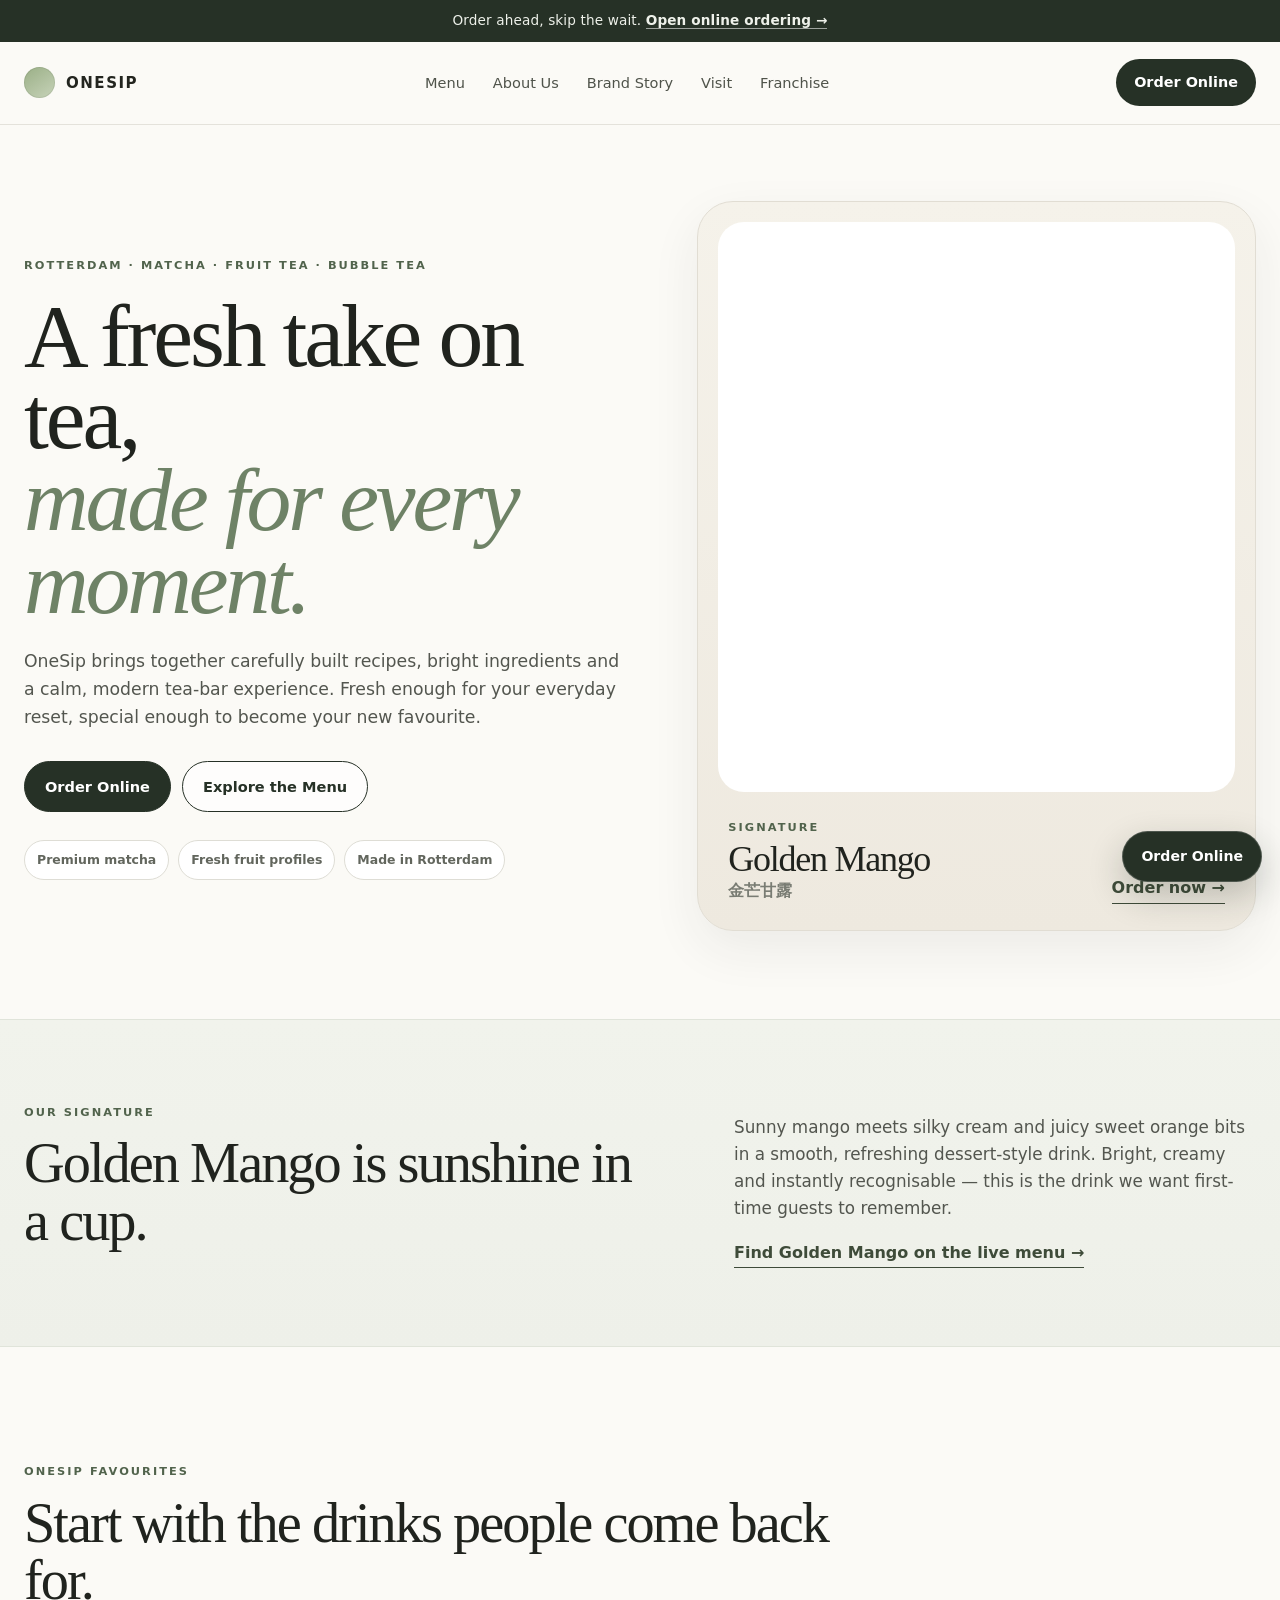
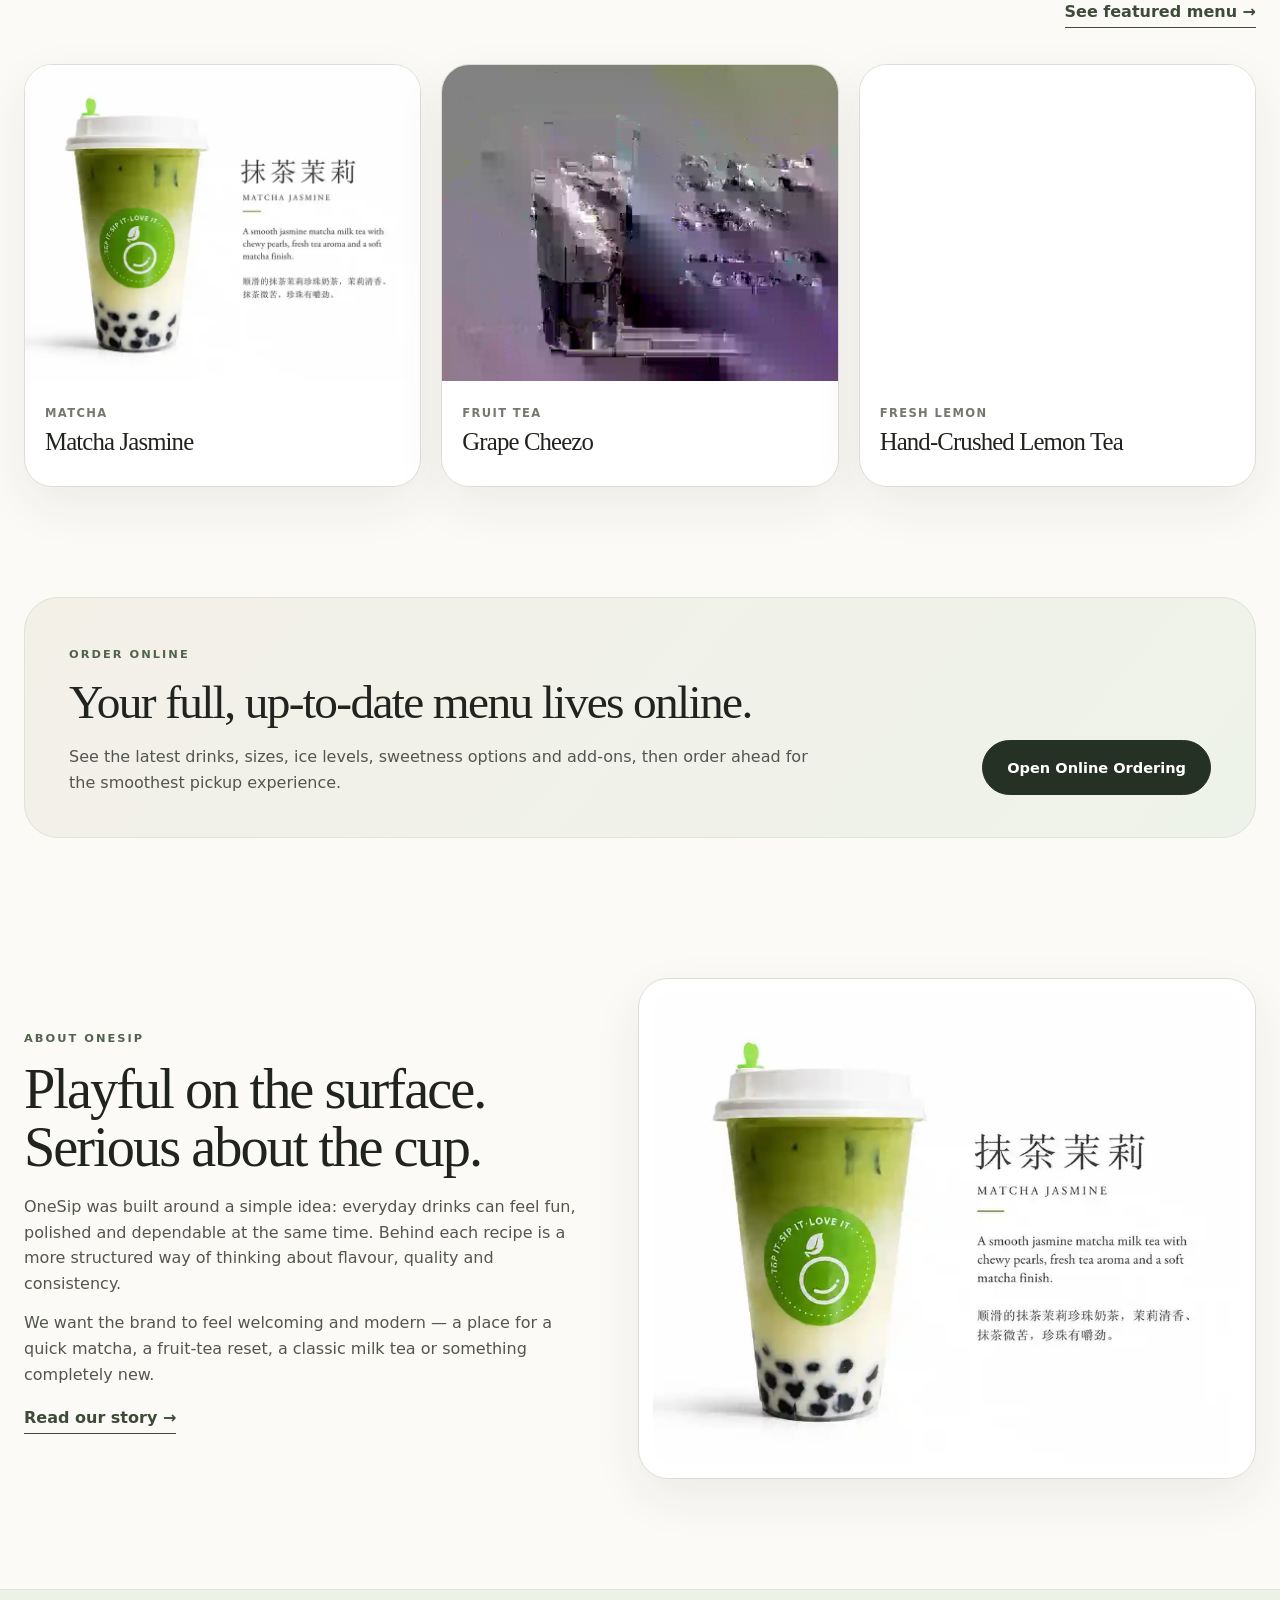
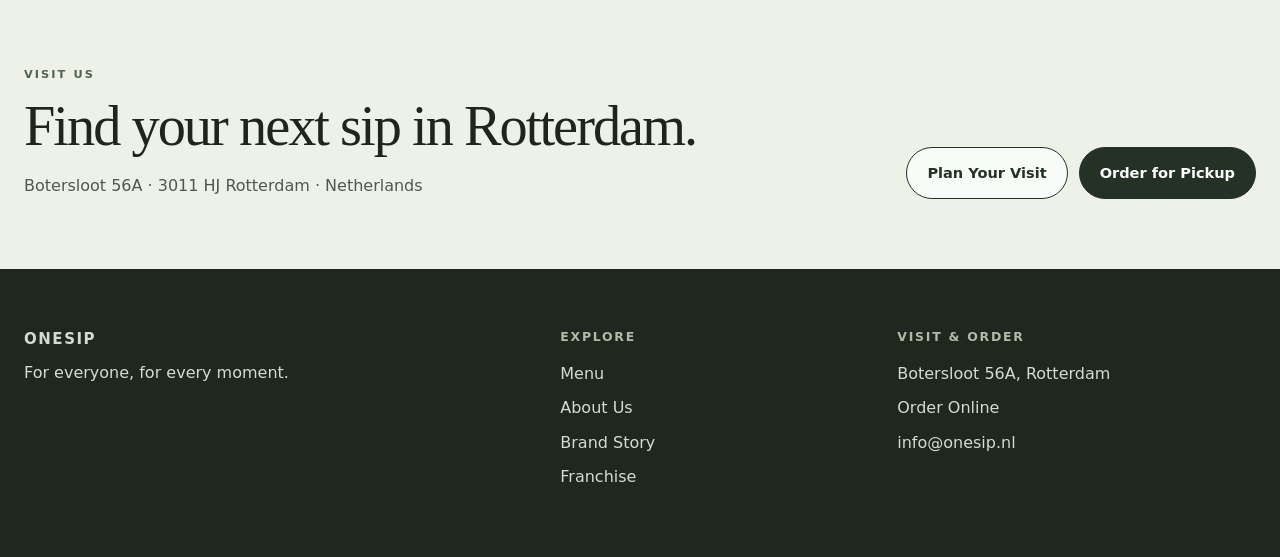
==== commit 6f5b44a6: "Refresh verified product image URLs" ====
--- a/index.html
+++ b/index.html
@@ -36,7 +36,7 @@
         <div class="mini-proof"><span>Premium matcha</span><span>Fresh fruit profiles</span><span>Made in Rotterdam</span></div>
       </div>
       <div class="hero-visual">
-        <div class="hero-photo"><img src="assets/golden-mango.webp?v=20260818c" alt="Golden Mango, OneSip signature drink" loading="eager" fetchpriority="high" decoding="async"></div>
+        <div class="hero-photo"><img src="assets/golden-mango.webp?v=20260818d" alt="Golden Mango, OneSip signature drink" loading="eager" fetchpriority="high" decoding="async"></div>
         <div class="hero-caption">
           <div><span class="eyebrow">SIGNATURE</span><h2>Golden Mango</h2><p>金芒甘露</p></div>
           <a class="text-link" href="https://onesip-m.eu.restosuite.ai/">Order now →</a>
@@ -57,9 +57,9 @@
         <a class="text-link" href="menu.html">See featured menu →</a>
       </div>
       <div class="product-trio">
-        <article class="product-card"><img src="assets/matcha-jasmine.webp?v=20260818c" alt="Matcha Jasmine" loading="lazy" decoding="async"><div class="product-meta"><span>Matcha</span><h3>Matcha Jasmine</h3></div></article>
-        <article class="product-card"><img src="assets/grape-cheezo.webp?v=20260818c" alt="Grape Cheezo" loading="lazy" decoding="async"><div class="product-meta"><span>Fruit Tea</span><h3>Grape Cheezo</h3></div></article>
-        <article class="product-card"><img src="assets/fresh-lemon-tea.webp?v=20260818c" alt="Fresh Hand-Crushed Lemon Tea" loading="lazy" decoding="async"><div class="product-meta"><span>Fresh Lemon</span><h3>Hand-Crushed Lemon Tea</h3></div></article>
+        <article class="product-card"><img src="assets/matcha-jasmine.webp?v=20260818d" alt="Matcha Jasmine" loading="lazy" decoding="async"><div class="product-meta"><span>Matcha</span><h3>Matcha Jasmine</h3></div></article>
+        <article class="product-card"><img src="assets/grape-cheezo.webp?v=20260818d" alt="Grape Cheezo" loading="lazy" decoding="async"><div class="product-meta"><span>Fruit Tea</span><h3>Grape Cheezo</h3></div></article>
+        <article class="product-card"><img src="assets/fresh-lemon-tea.webp?v=20260818d" alt="Fresh Hand-Crushed Lemon Tea" loading="lazy" decoding="async"><div class="product-meta"><span>Fresh Lemon</span><h3>Hand-Crushed Lemon Tea</h3></div></article>
       </div>
     </section>
 
@@ -80,7 +80,7 @@
         <p>We want the brand to feel welcoming and modern — a place for a quick matcha, a fruit-tea reset, a classic milk tea or something completely new.</p>
         <a class="text-link" href="about.html">Read our story →</a>
       </div>
-      <div class="story-image"><img src="assets/matcha-jasmine.webp?v=20260818c" alt="OneSip Matcha Jasmine" loading="lazy" decoding="async"></div>
+      <div class="story-image"><img src="assets/matcha-jasmine.webp?v=20260818d" alt="OneSip Matcha Jasmine" loading="lazy" decoding="async"></div>
     </section>
 
     <section class="visit-band">
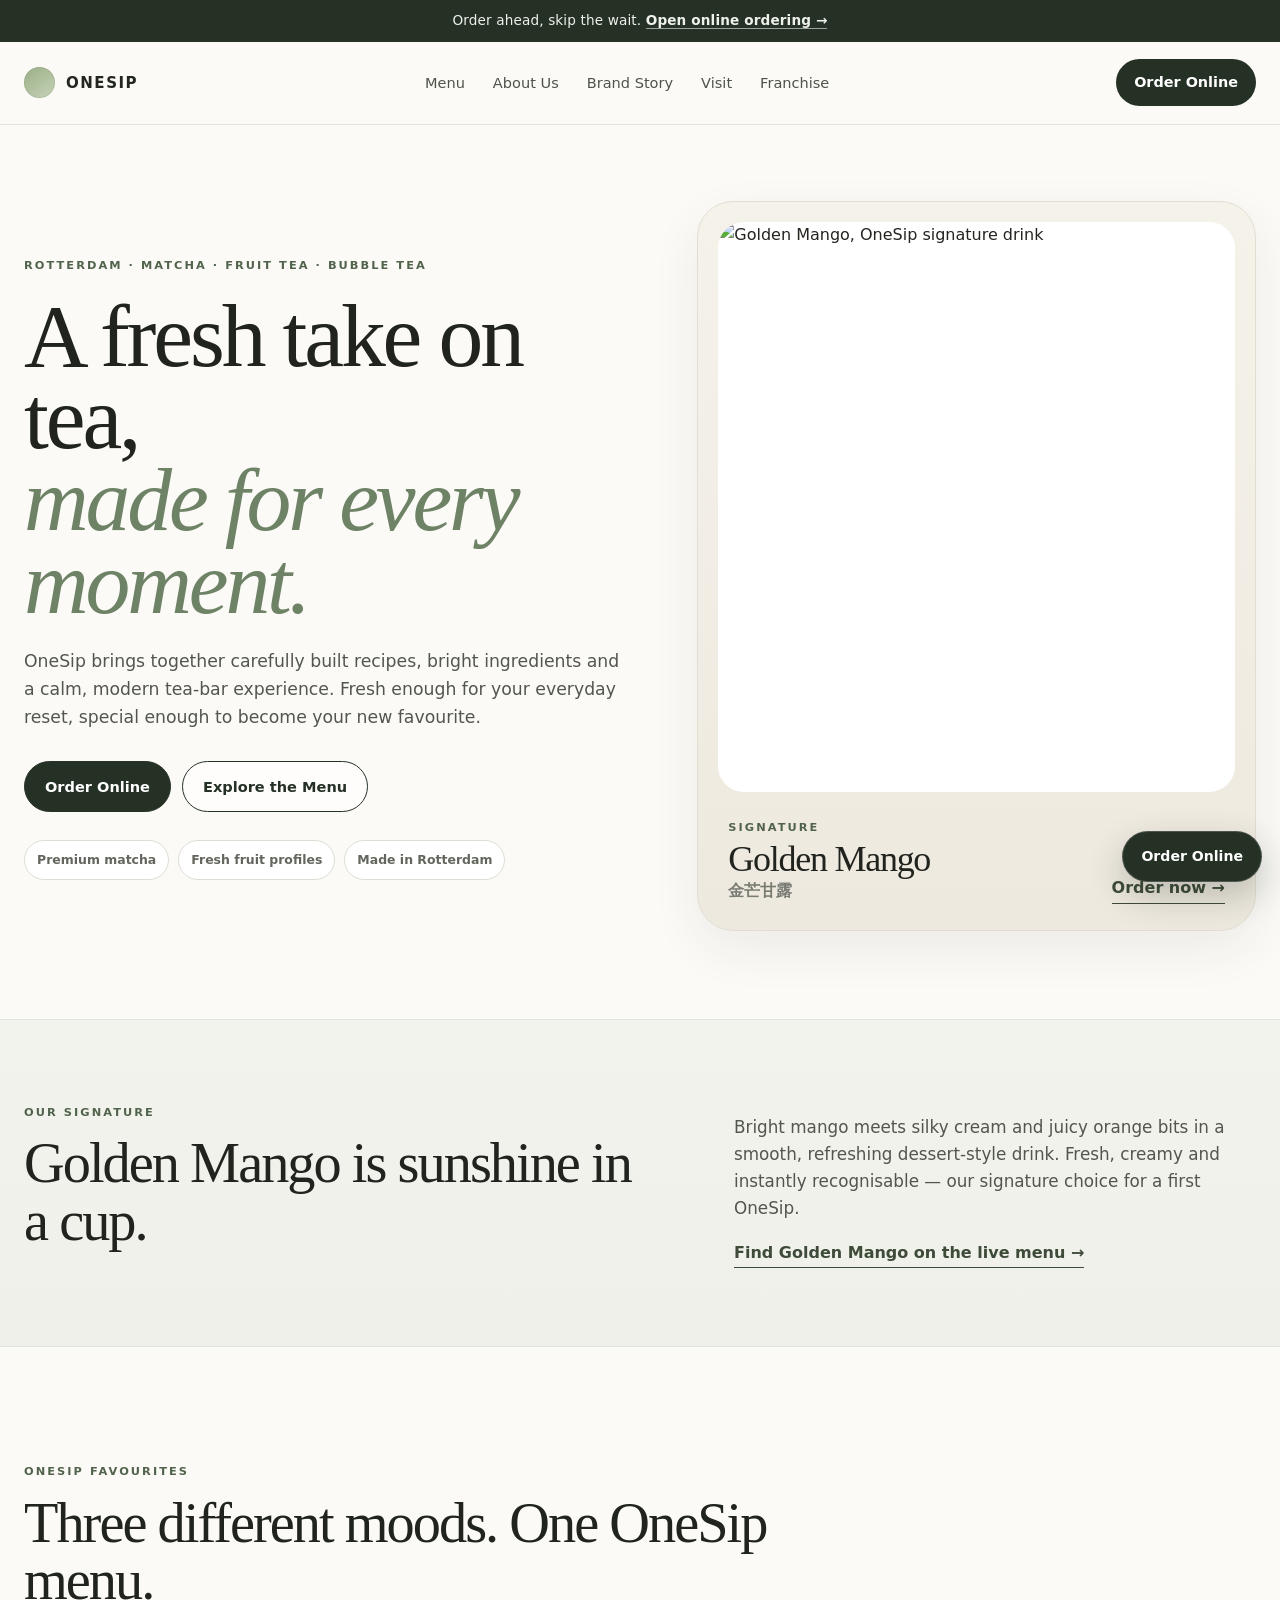
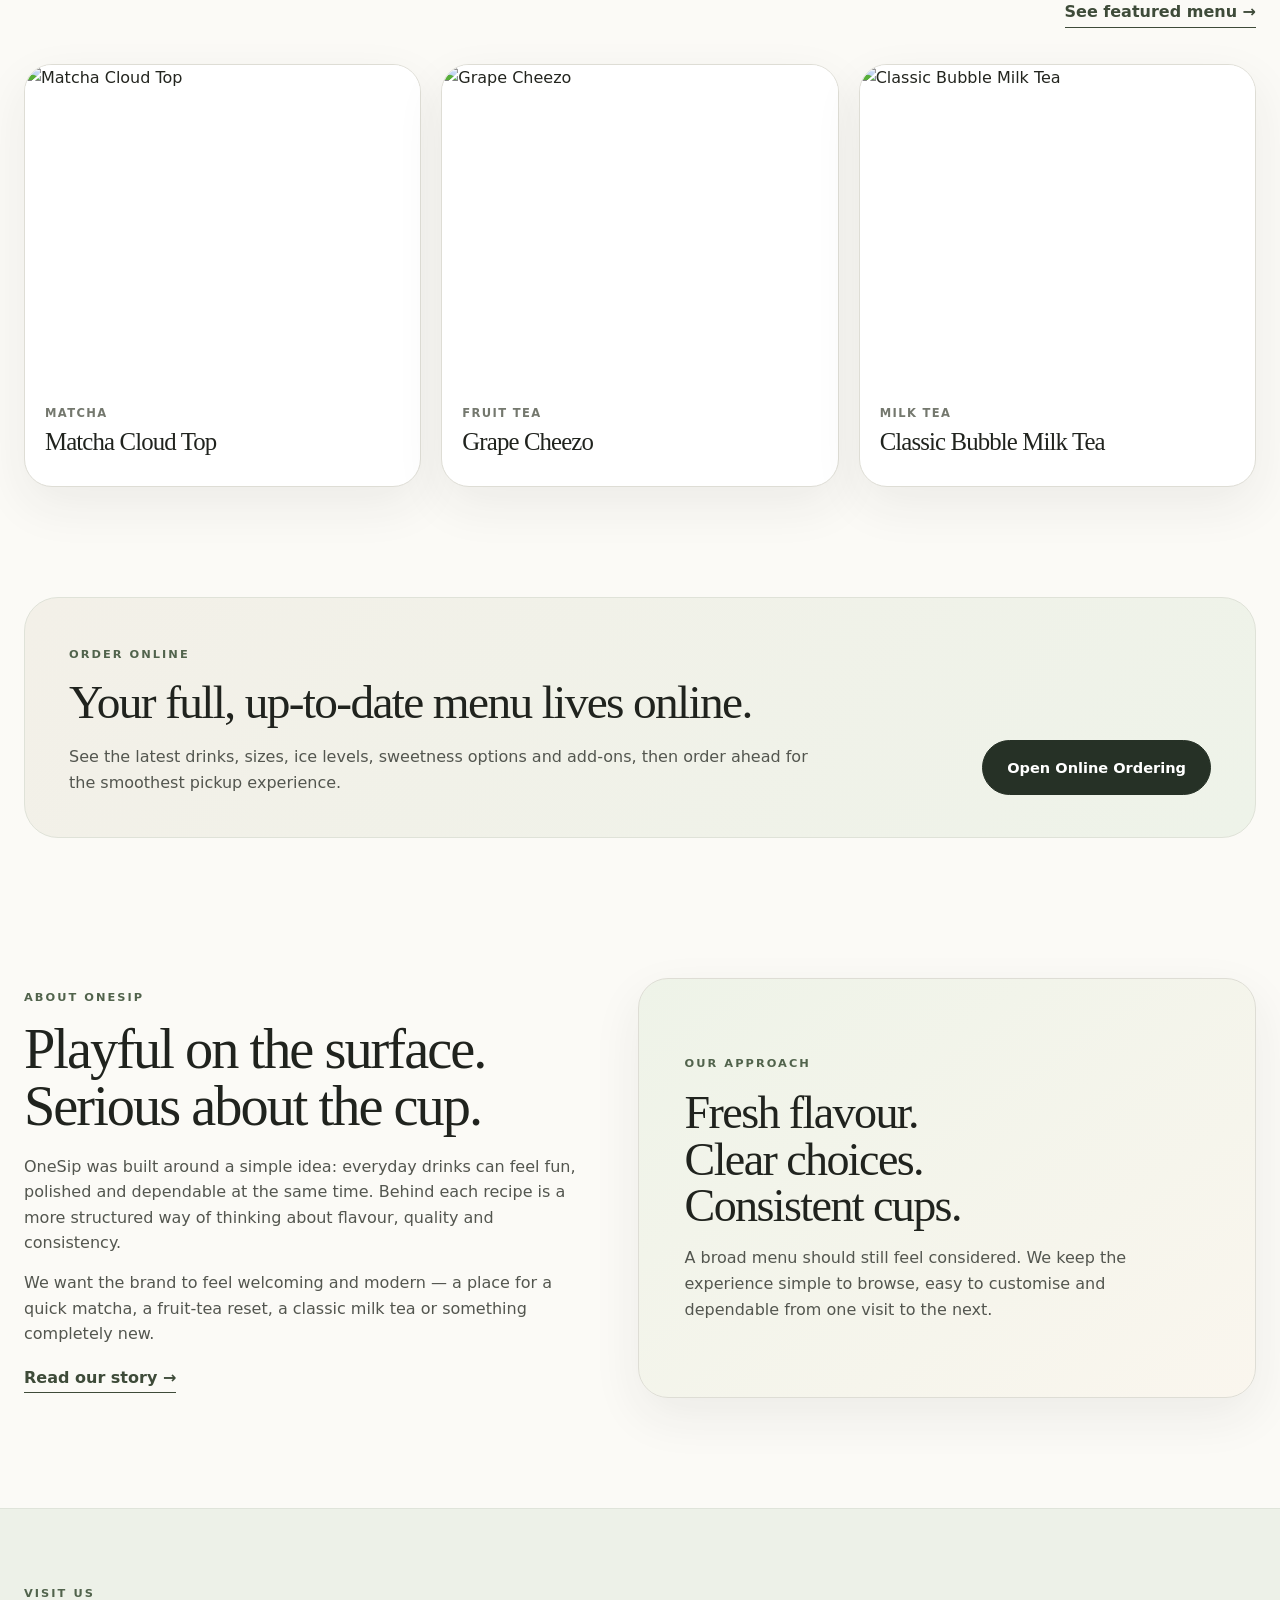
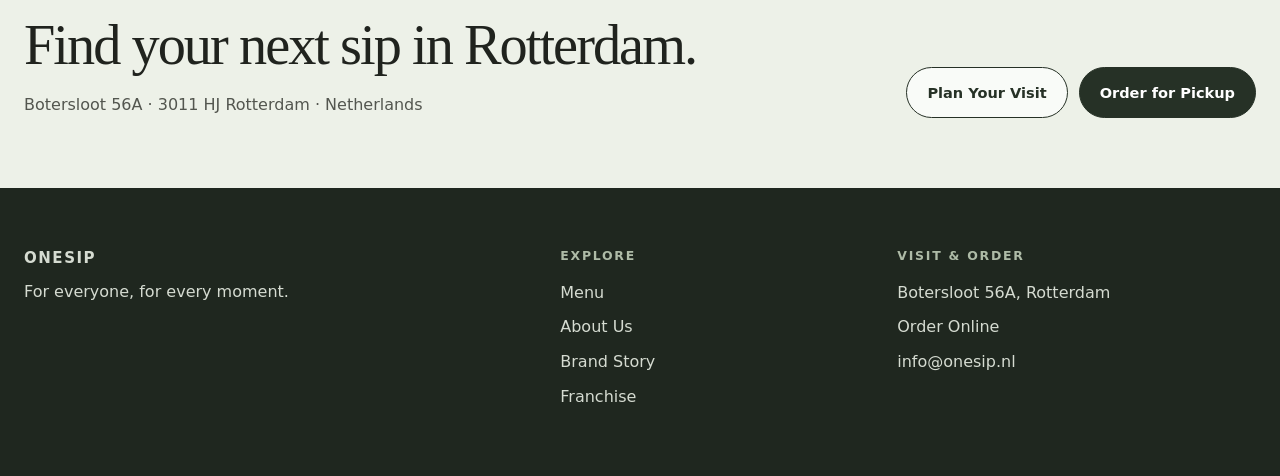
==== commit cc5849d8: "Use verified product photos and remove repeated Matcha Jasmine imagery" ====
--- a/index.html
+++ b/index.html
@@ -36,7 +36,7 @@
         <div class="mini-proof"><span>Premium matcha</span><span>Fresh fruit profiles</span><span>Made in Rotterdam</span></div>
       </div>
       <div class="hero-visual">
-        <div class="hero-photo"><img src="assets/golden-mango.webp?v=20260818d" alt="Golden Mango, OneSip signature drink" loading="eager" fetchpriority="high" decoding="async"></div>
+        <div class="hero-photo"><img src="assets/golden-mango-hero.jpg?v=20260818e" alt="Golden Mango, OneSip signature drink" loading="eager" fetchpriority="high" decoding="async"></div>
         <div class="hero-caption">
           <div><span class="eyebrow">SIGNATURE</span><h2>Golden Mango</h2><p>金芒甘露</p></div>
           <a class="text-link" href="https://onesip-m.eu.restosuite.ai/">Order now →</a>
@@ -47,19 +47,19 @@
     <section class="soft-band">
       <div class="shell split-intro">
         <div><span class="eyebrow">OUR SIGNATURE</span><h2>Golden Mango is sunshine in a cup.</h2></div>
-        <div><p>Sunny mango meets silky cream and juicy sweet orange bits in a smooth, refreshing dessert-style drink. Bright, creamy and instantly recognisable — this is the drink we want first-time guests to remember.</p><a class="text-link" href="https://onesip-m.eu.restosuite.ai/">Find Golden Mango on the live menu →</a></div>
+        <div><p>Bright mango meets silky cream and juicy orange bits in a smooth, refreshing dessert-style drink. Fresh, creamy and instantly recognisable — our signature choice for a first OneSip.</p><a class="text-link" href="https://onesip-m.eu.restosuite.ai/">Find Golden Mango on the live menu →</a></div>
       </div>
     </section>
 
     <section class="shell section">
       <div class="section-head">
-        <div><span class="eyebrow">ONESIP FAVOURITES</span><h2>Start with the drinks people come back for.</h2></div>
+        <div><span class="eyebrow">ONESIP FAVOURITES</span><h2>Three different moods. One OneSip menu.</h2></div>
         <a class="text-link" href="menu.html">See featured menu →</a>
       </div>
       <div class="product-trio">
-        <article class="product-card"><img src="assets/matcha-jasmine.webp?v=20260818d" alt="Matcha Jasmine" loading="lazy" decoding="async"><div class="product-meta"><span>Matcha</span><h3>Matcha Jasmine</h3></div></article>
-        <article class="product-card"><img src="assets/grape-cheezo.webp?v=20260818d" alt="Grape Cheezo" loading="lazy" decoding="async"><div class="product-meta"><span>Fruit Tea</span><h3>Grape Cheezo</h3></div></article>
-        <article class="product-card"><img src="assets/fresh-lemon-tea.webp?v=20260818d" alt="Fresh Hand-Crushed Lemon Tea" loading="lazy" decoding="async"><div class="product-meta"><span>Fresh Lemon</span><h3>Hand-Crushed Lemon Tea</h3></div></article>
+        <article class="product-card"><img src="assets/matcha-cloud-top.jpg?v=20260818e" alt="Matcha Cloud Top" loading="lazy" decoding="async"><div class="product-meta"><span>Matcha</span><h3>Matcha Cloud Top</h3></div></article>
+        <article class="product-card"><img src="assets/grape-cheezo.jpg?v=20260818e" alt="Grape Cheezo" loading="lazy" decoding="async"><div class="product-meta"><span>Fruit Tea</span><h3>Grape Cheezo</h3></div></article>
+        <article class="product-card"><img src="assets/classic-milk-tea.jpg?v=20260818e" alt="Classic Bubble Milk Tea" loading="lazy" decoding="async"><div class="product-meta"><span>Milk Tea</span><h3>Classic Bubble Milk Tea</h3></div></article>
       </div>
     </section>
 
@@ -80,7 +80,11 @@
         <p>We want the brand to feel welcoming and modern — a place for a quick matcha, a fruit-tea reset, a classic milk tea or something completely new.</p>
         <a class="text-link" href="about.html">Read our story →</a>
       </div>
-      <div class="story-image"><img src="assets/matcha-jasmine.webp?v=20260818d" alt="OneSip Matcha Jasmine" loading="lazy" decoding="async"></div>
+      <div class="story-image" style="background:linear-gradient(145deg,#eef3e8,#faf6ee);padding:46px;display:flex;flex-direction:column;justify-content:center;min-height:420px;">
+        <span class="eyebrow">OUR APPROACH</span>
+        <h2 style="font-size:clamp(2.1rem,3.6vw,3.5rem);margin:16px 0;">Fresh flavour.<br>Clear choices.<br>Consistent cups.</h2>
+        <p style="max-width:460px;">A broad menu should still feel considered. We keep the experience simple to browse, easy to customise and dependable from one visit to the next.</p>
+      </div>
     </section>
 
     <section class="visit-band">
